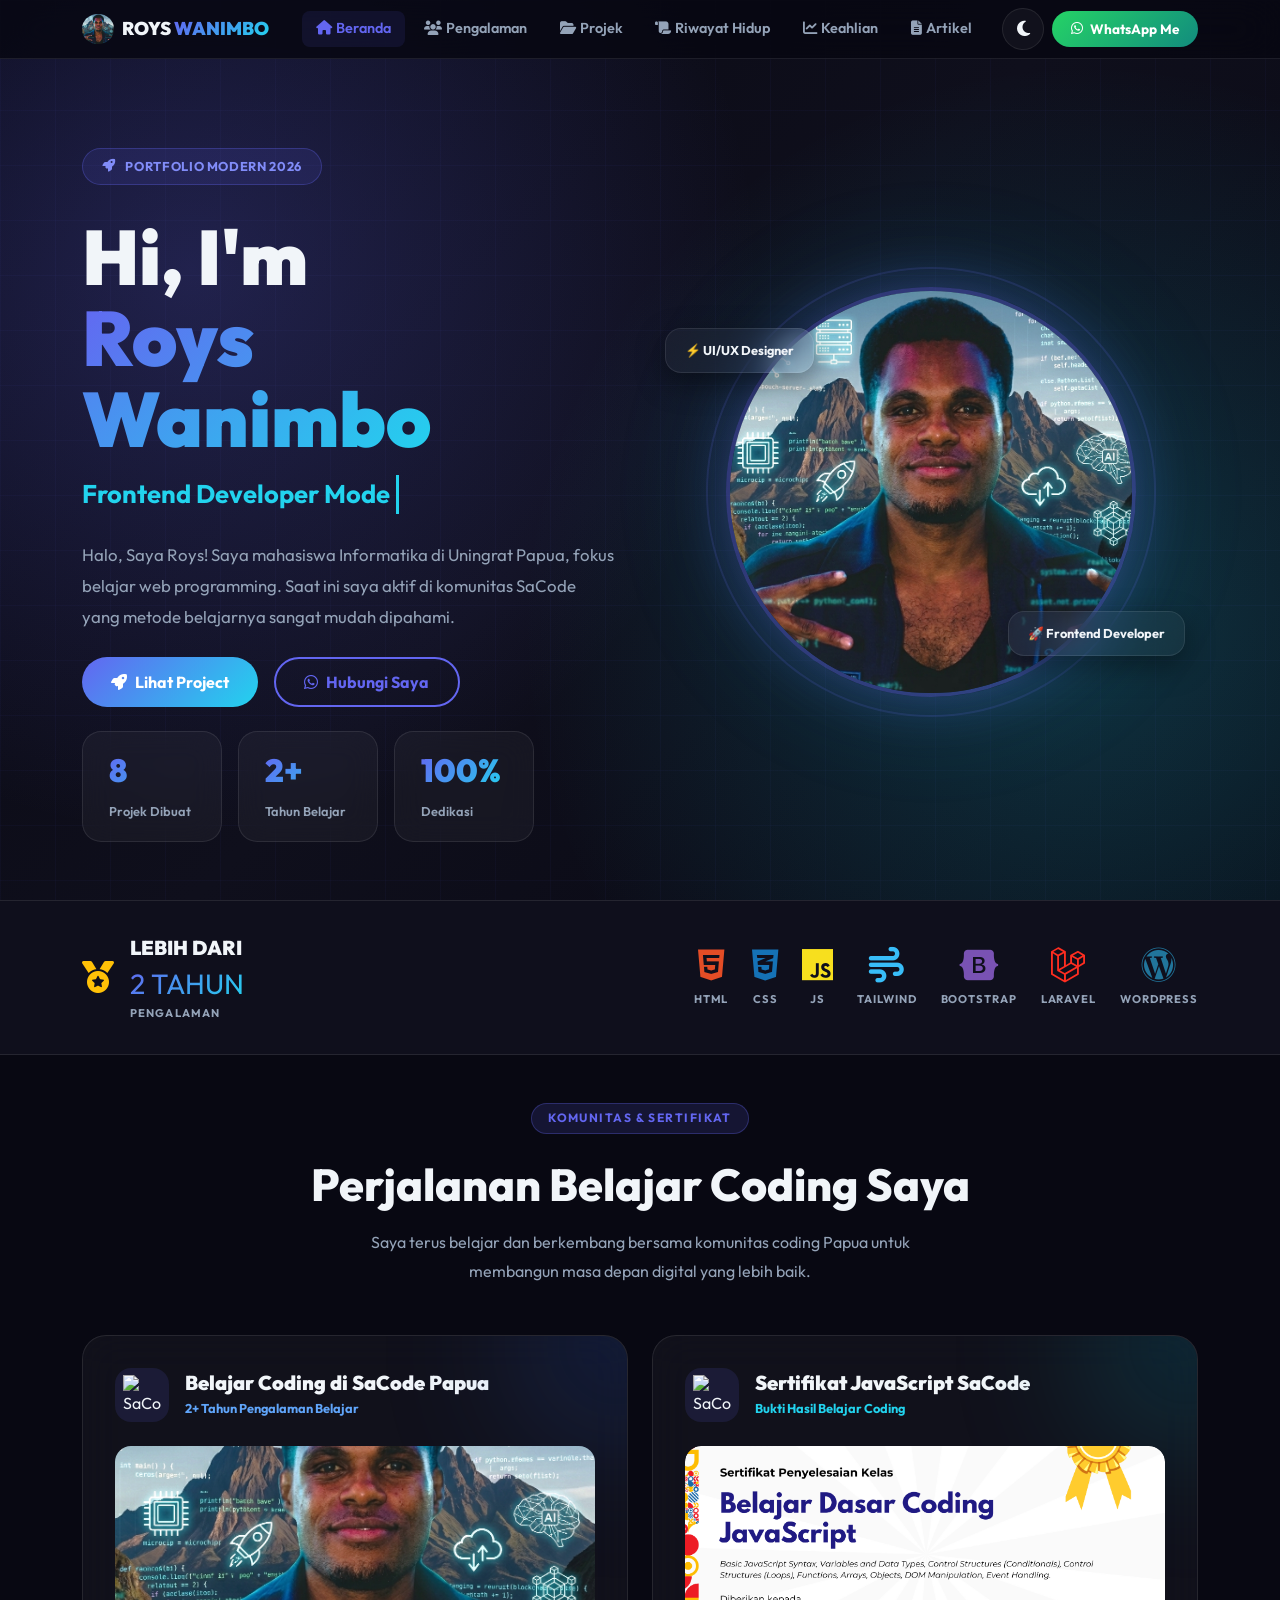
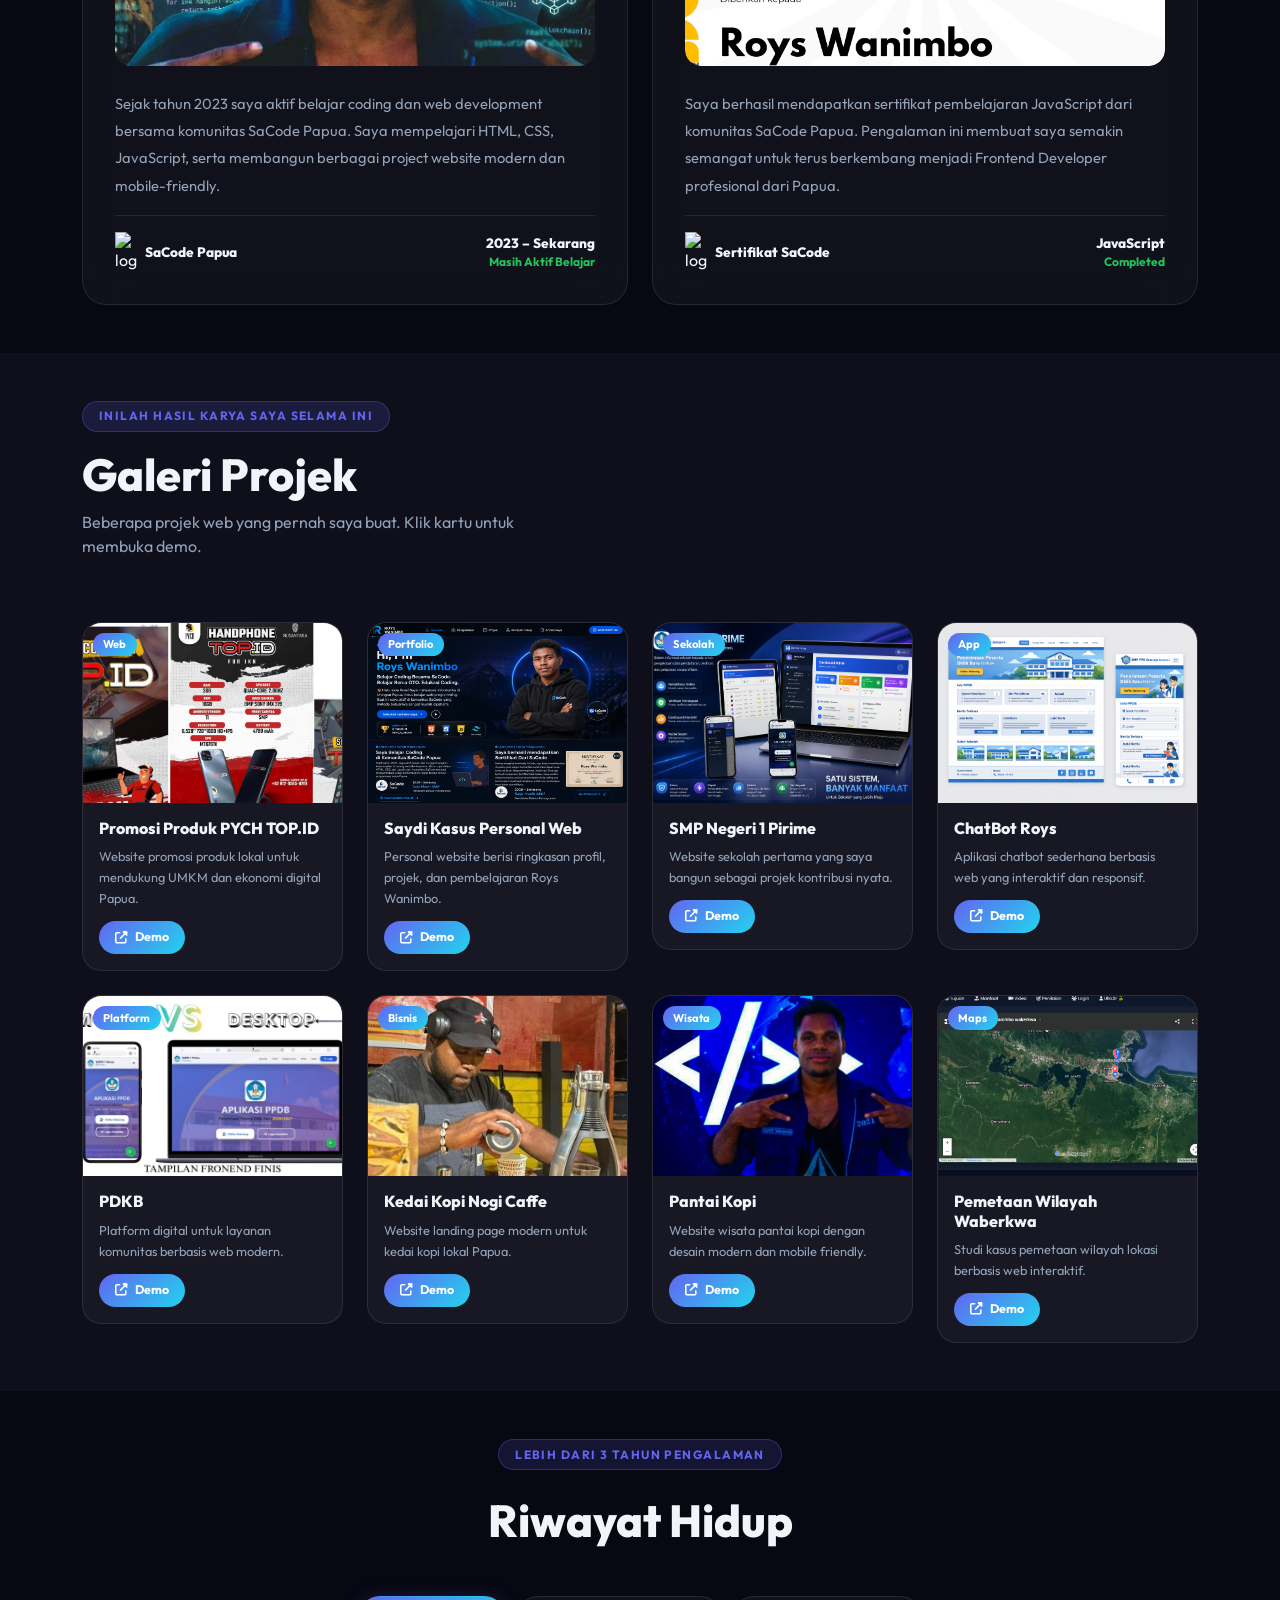
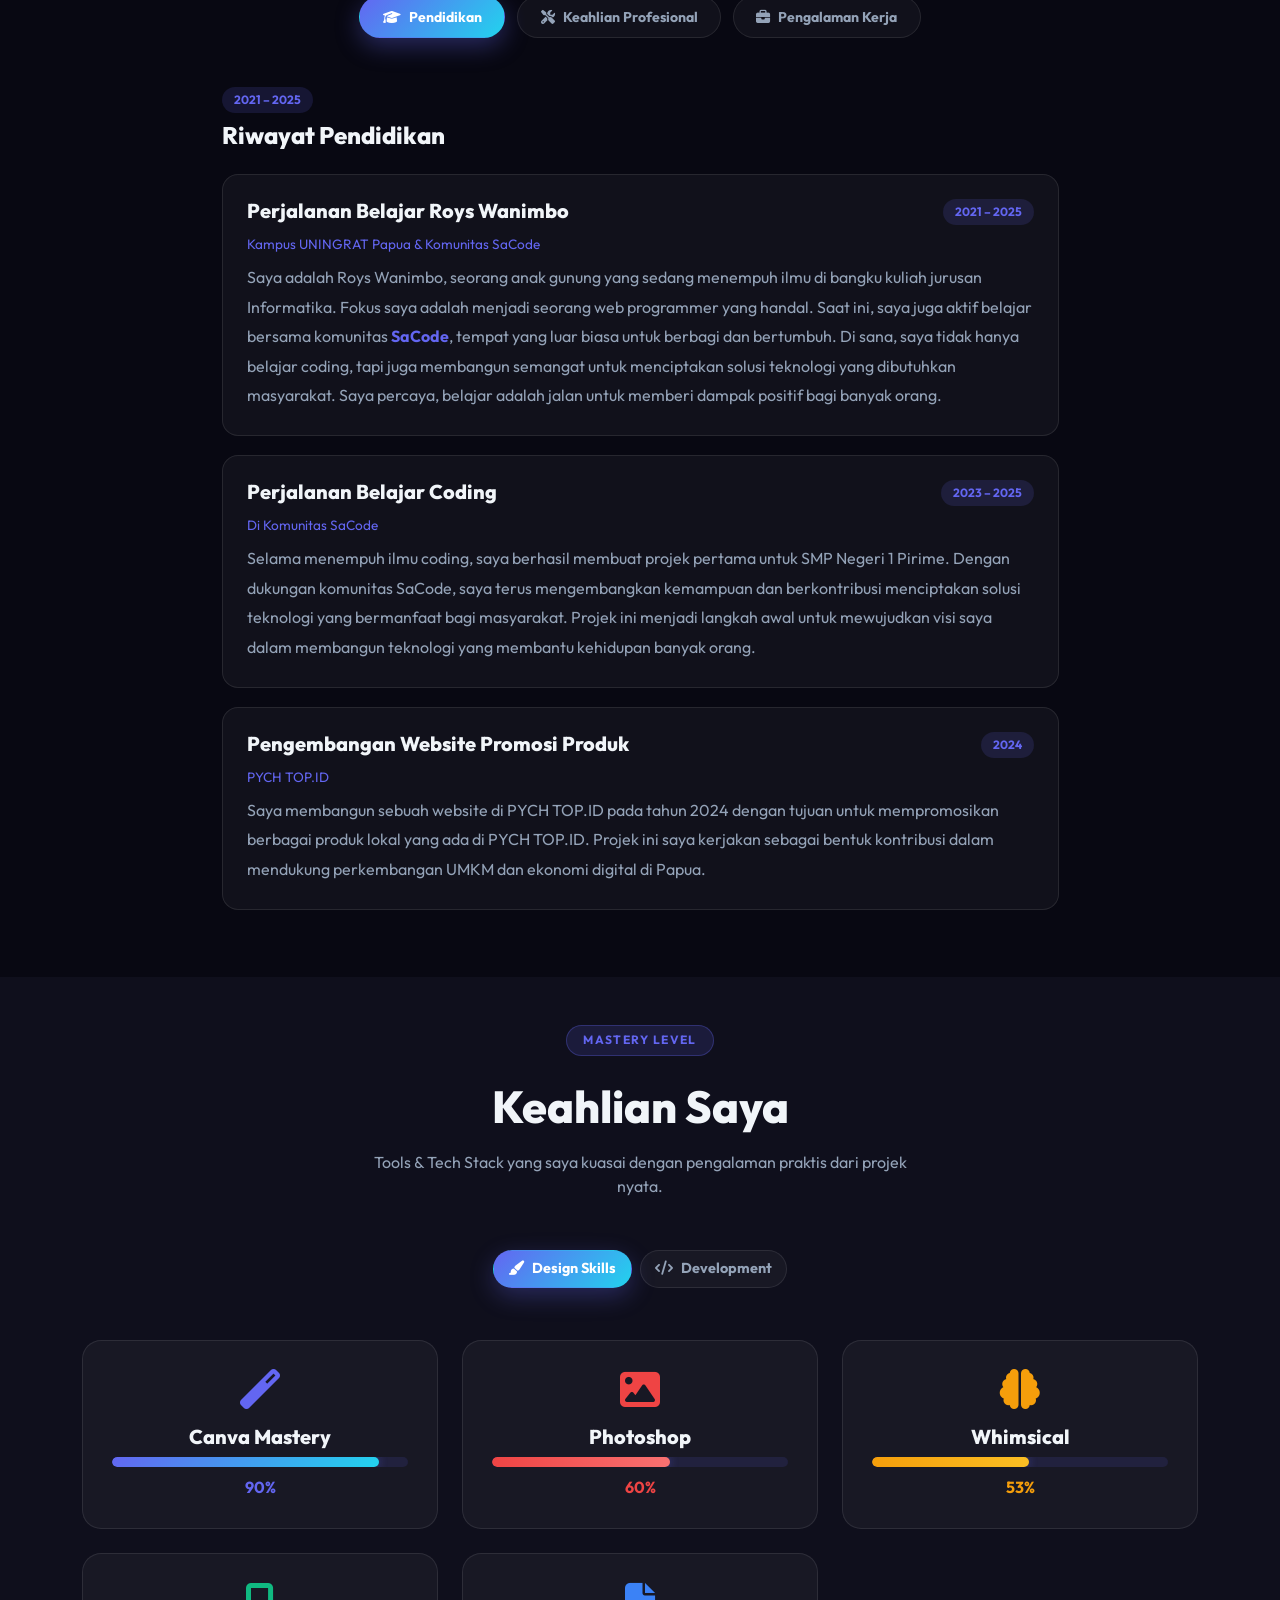
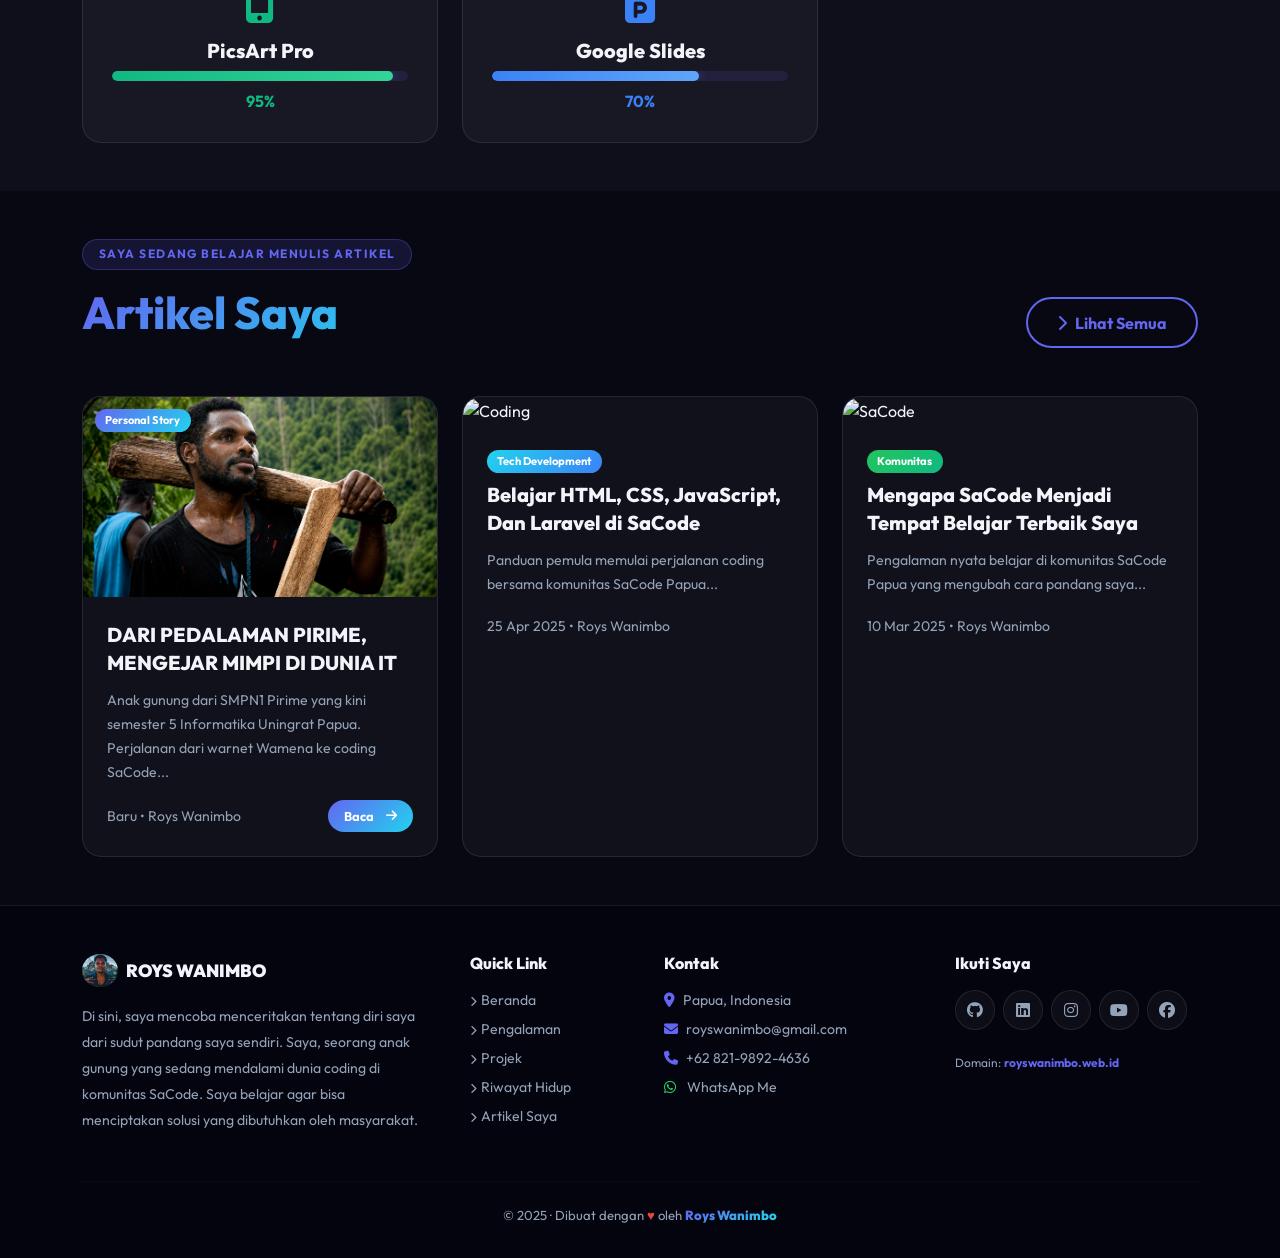
==== index.html @ f9d0d7a0 "First commit - upload portfolio" ====
<!DOCTYPE html>
<html lang="id" data-theme="dark">

<head>

  <!-- BASIC -->
  <meta charset="UTF-8">
  <meta name="viewport"
        content="width=device-width, initial-scale=1, viewport-fit=cover">

  <!-- SEO TITLE -->
  <title>
    Roys Wanimbo | Frontend Developer Papua
  </title>

  <!-- SEO META -->
  <meta name="title"
        content="Roys Wanimbo | Frontend Developer Papua">

  <meta name="description"
        content="Portfolio resmi Roys Wanimbo - Frontend Developer, UI Designer, dan kreator website modern dari Papua.">

  <meta name="keywords"
        content="Roys Wanimbo, Roys Papua, Frontend Developer Papua, Web Developer Papua, UI Designer Papua, Portfolio Roys Wanimbo">

  <!-- AUTHOR -->
  <meta name="author"
        content="Roys Wanimbo">

  <meta name="creator"
        content="Roys Wanimbo">

  <meta name="publisher"
        content="Roys Wanimbo">

  <!-- COPYRIGHT -->
  <meta name="copyright"
        content="Copyright © 2026 Roys Wanimbo. All Rights Reserved.">

  <meta name="designer"
        content="Roys Wanimbo">

  <meta name="developer"
        content="Roys Wanimbo">

  <meta name="owner"
        content="Roys Wanimbo">

  <!-- GOOGLE -->
  <meta name="robots"
        content="index, follow">

  <meta name="googlebot"
        content="index, follow">

  <meta name="language"
        content="Indonesian">

  <meta name="revisit-after"
        content="7 days">

  <!-- THEME -->
  <meta name="theme-color"
        content="#050816">

  <!-- OPEN GRAPH -->
  <meta property="og:type"
        content="website">

  <meta property="og:title"
        content="Roys Wanimbo | Frontend Developer Papua">

  <meta property="og:description"
        content="Website portfolio resmi Roys Wanimbo dari Papua.">

  <meta property="og:image"
        content="https://wanimboroys35-pixel.github.io/assets/images/roys/Profile-roys.png">

  <meta property="og:url"
        content="https://wanimboroys35-pixel.github.io/">

  <meta property="og:site_name"
        content="Roys Wanimbo">

  <!-- TWITTER -->
  <meta name="twitter:card"
        content="summary_large_image">

  <meta name="twitter:title"
        content="Roys Wanimbo | Frontend Developer Papua">

  <meta name="twitter:description"
        content="Portfolio modern Roys Wanimbo dari Papua.">

  <meta name="twitter:image"
        content="https://wanimboroys35-pixel.github.io/assets/images/roys/Profile-roys.png">

  <!-- CANONICAL -->
  <link rel="canonical"
        href="https://wanimboroys35-pixel.github.io/">

  <!-- ICON -->
  <link rel="icon"
        href="assets/images/roys/Profile-roys.png"
        type="image/png">

  <!-- GOOGLE SITE VERIFICATION -->
  <meta name="google-site-verification"
        content="ISI_KODE_GSC_KAMU">

  <!-- BOOTSTRAP -->
  <link href="https://cdn.jsdelivr.net/npm/bootstrap@5.3.2/dist/css/bootstrap.min.css"
        rel="stylesheet">

  <!-- FONT AWESOME -->
  <link rel="stylesheet"
        href="https://cdnjs.cloudflare.com/ajax/libs/font-awesome/6.5.1/css/all.min.css">

  <!-- GOOGLE FONT -->
  <link href="https://fonts.googleapis.com/css2?family=Outfit:wght@300;400;500;600;700;800;900&display=swap"
        rel="stylesheet">

  <!-- AOS -->
  <link href="https://cdn.jsdelivr.net/npm/aos@2.3.4/dist/aos.css"
        rel="stylesheet">

  <!-- STRUCTURED DATA -->
  <script type="application/ld+json">
  {
    "@context":"https://schema.org",
    "@type":"Person",
    "name":"Roys Wanimbo",
    "url":"https://wanimboroys35-pixel.github.io/",
    "image":"https://wanimboroys35-pixel.github.io/assets/images/roys/Profile-roys.png",
    "jobTitle":"Frontend Developer",
    "description":"Frontend Developer dan UI Designer dari Papua",
    "sameAs":[
      "https://github.com/wanimboroys35-pixel"
    ]
  }
  </script>

<style>
/* ============================================================
   CSS VARIABLES — DARK / LIGHT THEME
   ============================================================ */
:root {
  --primary:        #6366f1;
  --primary-glow:   #818cf8;
  --accent:         #22d3ee;
  --grad:           linear-gradient(135deg,#6366f1,#22d3ee);

  /* dark defaults */
  --bg:             #080812;
  --bg2:            #0f0f1c;
  --bg3:            #16162a;
  --card:           rgba(255,255,255,0.04);
  --card-border:    rgba(255,255,255,0.09);
  --text:           #f1f5f9;
  --text-muted:     #94a3b8;
  --nav-bg:         rgba(8,8,18,0.85);
  --footer-bg:      #04040e;
  --shadow:         rgba(0,0,0,0.4);
}

[data-theme="light"] {
  --bg:             #f0f4ff;
  --bg2:            #e8eeff;
  --bg3:            #dde5ff;
  --card:           rgba(255,255,255,0.75);
  --card-border:    rgba(99,102,241,0.2);
  --text:           #1e1b4b;
  --text-muted:     #64748b;
  --nav-bg:         rgba(240,244,255,0.92);
  --footer-bg:      #dde5ff;
  --shadow:         rgba(99,102,241,0.15);
}

/* ============================================================
   BASE
   ============================================================ */
*,*::before,*::after { box-sizing: border-box; margin:0; padding:0; }
html { scroll-behavior: smooth; }
body {
  font-family: 'Outfit', sans-serif;
  background: var(--bg);
  color: var(--text);
  overflow-x: hidden;
  transition: background .35s, color .35s;
}
img,svg,video { max-width:100%; height:auto; }
a { text-decoration:none; color:inherit; }
::-webkit-scrollbar { width:6px; }
::-webkit-scrollbar-track { background:var(--bg); }
::-webkit-scrollbar-thumb { background:var(--primary); border-radius:4px; }

/* ============================================================
   UTILITIES
   ============================================================ */
.gradient-text {
  background: var(--grad);
  -webkit-background-clip:text;
  -webkit-text-fill-color:transparent;
  background-clip:text;
}
.glass {
  background: var(--card);
  backdrop-filter: blur(20px);
  -webkit-backdrop-filter: blur(20px);
  border: 1px solid var(--card-border);
  border-radius: 1rem;
}
.glass:hover {
  border-color: var(--primary);
  box-shadow: 0 20px 40px var(--shadow);
  transform: translateY(-6px);
  transition: all .35s ease;
}
.section-label {
  display: inline-block;
  background: rgba(99,102,241,.15);
  border: 1px solid rgba(99,102,241,.3);
  color: var(--primary);
  font-size:.75rem;
  font-weight:700;
  letter-spacing:.12em;
  text-transform:uppercase;
  padding:.35rem 1rem;
  border-radius:50px;
}
.section-heading {
  font-size: clamp(1.8rem,4vw,2.8rem);
  font-weight:800;
  color: var(--text);
  margin:.5rem 0;
}
.btn-glow {
  background: var(--grad);
  color:#fff;
  border:none;
  padding:.7rem 1.8rem;
  border-radius:50px;
  font-weight:700;
  transition:.3s;
  display:inline-flex;
  align-items:center;
  gap:.5rem;
}
.btn-glow:hover {
  transform:translateY(-3px);
  box-shadow:0 12px 30px rgba(99,102,241,.45);
  color:#fff;
}
.btn-outline-glow {
  border: 2px solid var(--primary);
  color: var(--primary);
  background: transparent;
  padding:.7rem 1.8rem;
  border-radius:50px;
  font-weight:700;
  transition:.3s;
  display:inline-flex;
  align-items:center;
  gap:.5rem;
}
.btn-outline-glow:hover {
  background: var(--primary);
  color:#fff;
  transform:translateY(-3px);
}

/* ============================================================
   NAVBAR
   ============================================================ */
#navbar {
  position: fixed;
  top:0; left:0; right:0;
  z-index: 1000;
  background: var(--nav-bg);
  backdrop-filter: blur(20px);
  -webkit-backdrop-filter: blur(20px);
  border-bottom: 1px solid var(--card-border);
  transition: background .35s, border .35s;
}
.navbar-brand-name {
  font-size:1.15rem;
  font-weight:900;
  color: var(--text);
}
.nav-link {
  color: var(--text-muted) !important;
  font-weight:600;
  font-size:.9rem;
  padding:.45rem .9rem !important;
  border-radius:.5rem;
  transition:.25s;
  position:relative;
}
.nav-link:hover, .nav-link.active {
  color: var(--primary) !important;
  background: rgba(99,102,241,.1);
}
#navbarMenu {
  z-index:1040;
}
#navbarMenu.show {
  background: var(--nav-bg);
  backdrop-filter:blur(20px);
  border-radius:1rem;
  padding:1rem;
  margin-top:.75rem;
}
/* Theme Toggle */
.theme-toggle {
  width:42px; height:42px;
  display:flex; align-items:center; justify-content:center;
  background: var(--card);
  border: 1px solid var(--card-border);
  border-radius:50%;
  cursor:pointer;
  transition:.3s;
  font-size:1.1rem;
  color: var(--text);
  flex-shrink:0;
}
.theme-toggle:hover {
  background: rgba(99,102,241,.15);
  border-color: var(--primary);
}
/* WA Button */
.btn-wa {
  background: linear-gradient(135deg,#25D366,#128C7E);
  color:#fff;
  padding:.5rem 1.2rem;
  border-radius:50px;
  font-weight:700;
  font-size:.85rem;
  transition:.3s;
  display:inline-flex;
  align-items:center;
  gap:.4rem;
}
.btn-wa:hover { transform:translateY(-2px); box-shadow:0 8px 20px rgba(37,211,102,.4); color:#fff; }

/* ============================================================
   HERO
   ============================================================ */
.hero-section {
  min-height: 100vh;
  padding-top: 90px;
  background:
    radial-gradient(circle at 15% 30%, rgba(99,102,241,.25) 0%, transparent 45%),
    radial-gradient(circle at 85% 70%, rgba(34,211,238,.2) 0%, transparent 45%),
    linear-gradient(135deg, var(--bg) 0%, var(--bg2) 50%, var(--bg) 100%);
  position:relative;
  overflow:hidden;
  display:flex;
  align-items:center;
}
.hero-grid {
  position:absolute; inset:0;
  background-image:
    linear-gradient(rgba(99,102,241,.04) 1px, transparent 1px),
    linear-gradient(90deg, rgba(99,102,241,.04) 1px, transparent 1px);
  background-size: 55px 55px;
  pointer-events:none;
}
.hero-badge {
  display:inline-flex;
  align-items:center;
  gap:.6rem;
  background: rgba(99,102,241,.12);
  border: 1px solid rgba(99,102,241,.3);
  color: var(--primary-glow);
  font-size:.8rem;
  font-weight:700;
  padding:.5rem 1.2rem;
  border-radius:50px;
  letter-spacing:.05em;
}
.hero-title {
  font-size: clamp(2.5rem,6vw,5rem);
  font-weight:900;
  line-height:1.05;
  color: var(--text);
  margin:1rem 0;
}
.typing-wrap { min-height:3rem; margin:.5rem 0 1rem; }
.typing-text {
  font-size: clamp(1rem,2.2vw,1.6rem);
  font-weight:700;
  color: var(--accent);
  border-right: 3px solid var(--accent);
  padding-right:.4rem;
  display:inline-block;
}
.hero-desc {
  color: var(--text-muted);
  font-size:clamp(.9rem,1.5vw,1.05rem);
  line-height:1.85;
  max-width:540px;
  margin-bottom:1.5rem;
}
.hero-stats {
  display:flex;
  gap:1rem;
  flex-wrap:wrap;
  margin-top:1.5rem;
}
.stat-card {
  background: var(--card);
  border: 1px solid var(--card-border);
  backdrop-filter:blur(15px);
  border-radius:1.2rem;
  padding:1.2rem 1.6rem;
  min-width:140px;
  transition:.35s;
}
.stat-card:hover { transform:translateY(-6px); border-color:var(--primary); }
.stat-card h3 { font-size:2rem; font-weight:900; color:var(--text); }
.stat-card span { font-size:.8rem; color:var(--text-muted); font-weight:600; }

/* Hero image */
.hero-img-wrap {
  position:relative;
  display:inline-flex;
  align-items:center;
  justify-content:center;
}
.hero-img {
  width: clamp(260px,32vw,420px);
  height: clamp(260px,32vw,420px);
  object-fit:cover;
  border-radius:50%;
  border: 4px solid rgba(99,102,241,.4);
  box-shadow: 0 0 60px rgba(99,102,241,.3), 0 0 120px rgba(34,211,238,.15);
  animation: floatImg 4s ease-in-out infinite;
  position:relative; z-index:3;
}
@keyframes floatImg { 0%,100%{transform:translateY(0);} 50%{transform:translateY(-16px);} }
.hero-glow-ring {
  position:absolute;
  width:calc(100% + 40px);
  height:calc(100% + 40px);
  border-radius:50%;
  border: 2px solid rgba(99,102,241,.15);
  animation: pulse 3s ease-in-out infinite;
}
@keyframes pulse { 0%,100%{opacity:.4;transform:scale(1);} 50%{opacity:1;transform:scale(1.04);} }
.float-chip {
  position:absolute;
  background: var(--card);
  border: 1px solid var(--card-border);
  backdrop-filter:blur(16px);
  color: var(--text);
  padding:.75rem 1.2rem;
  border-radius:1rem;
  font-weight:700;
  font-size:.8rem;
  box-shadow: 0 10px 30px var(--shadow);
  z-index:5;
  animation: floatChip 3s ease-in-out infinite;
}
.float-chip.top { top:10%; left:-15%; }
.float-chip.bot { bottom:10%; right:-12%; animation-delay:.8s; }
@keyframes floatChip { 0%,100%{transform:translateY(0);} 50%{transform:translateY(-10px);} }

/* ============================================================
   TECH STACK STRIP
   ============================================================ */
.tech-strip {
  background: var(--bg2);
  border-top: 1px solid var(--card-border);
  border-bottom: 1px solid var(--card-border);
  padding: 2rem 0;
}
.tech-item {
  display:flex;
  flex-direction:column;
  align-items:center;
  gap:.5rem;
  cursor:default;
  transition:.3s;
}
.tech-item i {
  font-size:2.2rem;
  color: var(--text-muted);
  transition:.3s;
}
.tech-item:hover i { color:var(--primary); transform:scale(1.2) rotate(5deg); }
.tech-item span { font-size:.7rem; font-weight:700; color:var(--text-muted); letter-spacing:.08em; text-transform:uppercase; }

/* ============================================================
   EXPERIENCE / KOMUNITAS
   ============================================================ */
.exp-section { background:var(--bg); }
.exp-card {
  background: var(--card);
  border: 1px solid var(--card-border);
  backdrop-filter:blur(20px);
  border-radius:1.5rem;
  padding:2rem;
  transition:.4s;
  position:relative;
  overflow:hidden;
  height:100%;
}
.exp-card::before {
  content:'';
  position:absolute;
  top:-80px; right:-80px;
  width:180px; height:180px;
  border-radius:50%;
  filter:blur(80px);
  opacity:.25;
  pointer-events:none;
}
.exp-card.blue::before { background:#2563eb; }
.exp-card.cyan::before { background:#06b6d4; }
.exp-card:hover { transform:translateY(-10px); border-color:rgba(99,102,241,.5); box-shadow:0 30px 60px var(--shadow); }
.exp-logo {
  width:54px; height:54px;
  background:rgba(99,102,241,.12);
  border-radius:1rem;
  display:flex; align-items:center; justify-content:center;
  flex-shrink:0;
}
.exp-logo img { width:38px; }
.exp-img {
  width:100%; height:220px;
  object-fit:cover;
  border-radius:1rem;
  transition:.4s;
}
.exp-card:hover .exp-img { transform:scale(1.03); }
.cert-wrap { position:relative; border-radius:1rem; overflow:hidden; }
.cert-overlay {
  position:absolute; inset:0;
  background:rgba(0,0,0,.55);
  display:flex; align-items:center; justify-content:center;
  opacity:0; transition:.35s;
}
.cert-wrap:hover .cert-overlay { opacity:1; }

/* ============================================================
   PROJECTS
   ============================================================ */
.projects-section { background:var(--bg2); }
.proj-card {
  background: var(--card);
  border: 1px solid var(--card-border);
  border-radius:1.2rem;
  overflow:hidden;
  transition:.4s;
}
.proj-card:hover { transform:translateY(-10px) scale(1.02); border-color:var(--primary); box-shadow:0 25px 50px var(--shadow); }
.proj-card img { transition:.5s; }
.proj-card:hover img { transform:scale(1.1); }
.proj-badge {
  background: var(--grad);
  color:#fff;
  font-size:.7rem;
  font-weight:700;
  padding:.2rem .65rem;
  border-radius:50px;
}

/* ============================================================
   RIWAYAT / TIMELINE
   ============================================================ */
.timeline-section { background:var(--bg); }
.rn-tabs {
  display:flex; gap:.75rem; flex-wrap:wrap;
}
.rn-tab-btn {
  border:1px solid var(--card-border);
  background: var(--card);
  color: var(--text-muted);
  padding:.6rem 1.4rem;
  border-radius:50px;
  font-weight:700;
  font-size:.88rem;
  cursor:pointer;
  transition:.3s;
}
.rn-tab-btn.active {
  background: var(--grad);
  color:#fff;
  border-color:transparent;
  box-shadow:0 8px 25px rgba(99,102,241,.35);
}
.rn-tab-pane { display:none; }
.rn-tab-pane.active { display:block; animation:fadeInTab .4s ease; }
@keyframes fadeInTab { from{opacity:0;transform:translateY(12px);} to{opacity:1;transform:translateY(0);} }
.timeline-line {
  position:absolute;
  left:50%; top:0; bottom:0;
  width:2px;
  background: linear-gradient(to bottom,var(--primary),var(--accent));
  transform:translateX(-50%);
}
.tl-dot {
  width:56px; height:56px;
  background: var(--grad);
  border-radius:50%;
  display:flex; align-items:center; justify-content:center;
  box-shadow:0 0 25px rgba(99,102,241,.5);
  flex-shrink:0;
}
.resume-item {
  background: var(--card);
  border: 1px solid var(--card-border);
  border-radius:1rem;
  padding:1.5rem;
  margin-bottom:1.2rem;
  transition:.3s;
}
.resume-item:hover { border-color:var(--primary); transform:translateX(4px); }
.resume-date {
  background: rgba(99,102,241,.15);
  color: var(--primary);
  font-size:.75rem;
  font-weight:700;
  padding:.25rem .75rem;
  border-radius:50px;
  display:inline-block;
  margin-bottom:.5rem;
}

/* Progress Bars */
.skill-label { display:flex; justify-content:space-between; margin-bottom:.35rem; }
.skill-label span { font-size:.85rem; font-weight:600; color:var(--text); }
.skill-label .pct { color:var(--primary); }
.progress { height:10px; background:rgba(99,102,241,.12); border-radius:10px; overflow:hidden; }
.progress-bar {
  border-radius:10px;
  background: var(--grad);
  box-shadow:0 0 10px rgba(99,102,241,.4);
  width:0;
  transition:width 1.5s cubic-bezier(.4,0,.2,1);
}

/* ============================================================
   KEAHLIAN
   ============================================================ */
.skills-section { background:var(--bg2); }
.skill-card {
  background: var(--card);
  border: 1px solid var(--card-border);
  border-radius:1.2rem;
  padding:1.8rem;
  text-align:center;
  transition:.4s;
}
.skill-card:hover { transform:translateY(-8px); border-color:var(--primary); box-shadow:0 20px 40px var(--shadow); }
.skill-card i { font-size:2.5rem; margin-bottom:1rem; transition:.3s; }
.skill-card:hover i { transform:scale(1.2) rotate(8deg); filter:drop-shadow(0 0 8px currentColor); }
.skill-pills .nav-link {
  background: var(--card);
  border: 1px solid var(--card-border);
  color: var(--text-muted) !important;
  border-radius:50px;
  padding:.55rem 1.4rem;
  font-weight:700;
  transition:.3s;
  margin:.25rem;
}
.skill-pills .nav-link:hover { border-color:var(--primary); color:var(--primary) !important; }
.skill-pills .nav-link.active {
  background: var(--grad) !important;
  color:#fff !important;
  border-color:transparent;
  box-shadow:0 8px 25px rgba(99,102,241,.3);
}

/* ============================================================
   ARTIKEL
   ============================================================ */
.artikel-section { background:var(--bg); }
.art-card {
  background: var(--card);
  border: 1px solid var(--card-border);
  border-radius:1.2rem;
  overflow:hidden;
  transition:.4s;
  height:100%;
}
.art-card:hover { transform:translateY(-8px); border-color:var(--primary); box-shadow:0 20px 40px var(--shadow); }
.art-card img { height:200px; width:100%; object-fit:cover; transition:.5s; }
.art-card:hover img { transform:scale(1.07); }

/* ============================================================
   FOOTER
   ============================================================ */
footer {
  background: var(--footer-bg);
  border-top: 1px solid var(--card-border);
  padding:3rem 0 2rem;
}
.footer-social a {
  width:40px; height:40px;
  display:inline-flex; align-items:center; justify-content:center;
  border-radius:50%;
  background: var(--card);
  border: 1px solid var(--card-border);
  color: var(--text-muted);
  transition:.3s;
}
.footer-social a:hover { color:var(--primary); border-color:var(--primary); transform:translateY(-4px); box-shadow:0 8px 20px rgba(99,102,241,.3); }

/* ============================================================
   SCROLL TOP
   ============================================================ */
#scrollTop {
  position:fixed;
  bottom:1.5rem; right:1.5rem;
  z-index:999;
  width:44px; height:44px;
  background: var(--grad);
  color:#fff;
  border:none;
  border-radius:50%;
  display:flex; align-items:center; justify-content:center;
  font-size:1rem;
  cursor:pointer;
  opacity:0; pointer-events:none;
  transition:.35s;
  box-shadow:0 8px 25px rgba(99,102,241,.4);
}
#scrollTop.visible { opacity:1; pointer-events:all; }
#scrollTop:hover { transform:translateY(-4px); }

/* ============================================================
   MODAL ARTICLE
   ============================================================ */
.modal-content {
  background: var(--bg2);
  border: 1px solid var(--card-border);
  color: var(--text);
}
.modal-body p, .modal-body { color: var(--text-muted); line-height:1.85; }

/* ============================================================
   MOBILE RESPONSIVE
   ============================================================ */
@media(max-width:991px) {
  .hero-section { text-align:center; }
  .hero-desc { margin-inline:auto; }
  .hero-stats { justify-content:center; }
  .hero-img { margin-top:2.5rem; }
  .float-chip.top { top:-3%; left:5%; }
  .float-chip.bot { bottom:-5%; right:5%; }
  .timeline-line { display:none; }
}
@media(max-width:575px) {
  .hero-title { font-size:2.2rem; }
  .stat-card { min-width:0; width:100%; }
  .rn-tabs { flex-direction:column; }
  .rn-tab-btn { width:100%; text-align:center; }
  .float-chip { font-size:.7rem; padding:.55rem .9rem; }
}
</style>
</head>
<body>

<!-- ============================================================
     NAVBAR
     ============================================================ -->
<header id="navbar">
  <nav class="navbar navbar-expand-lg py-2">
    <div class="container-xl">
      <!-- Brand -->
      <a href="#" class="navbar-brand d-flex align-items-center gap-2 text-decoration-none">
        <img src="assets/images/roys/Profile-roys.png" alt="R" width="32" height="32" style="border-radius:50%;object-fit:cover;">
        <span class="navbar-brand-name">ROYS <span class="gradient-text">WANIMBO</span></span>
      </a>

      <div class="d-flex align-items-center gap-2 d-lg-none">
        <!-- Theme toggle mobile -->
        <div class="theme-toggle" id="themeToggleMobile" aria-label="Toggle theme">
          <i class="fas fa-moon" id="themeIconMobile"></i>
        </div>
        <button class="navbar-toggler border-0 p-1" type="button" data-bs-toggle="collapse" data-bs-target="#navbarMenu" aria-expanded="false">
          <i class="fas fa-bars fs-5" style="color:var(--text);"></i>
        </button>
      </div>

      <div class="collapse navbar-collapse" id="navbarMenu">
        <ul class="navbar-nav ms-auto mb-2 mb-lg-0 align-items-lg-center gap-1">
          <li class="nav-item"><a class="nav-link" href="#beranda"><i class="fas fa-home me-1"></i>Beranda</a></li>
          <li class="nav-item"><a class="nav-link" href="#pengalaman"><i class="fas fa-users me-1"></i>Pengalaman</a></li>
          <li class="nav-item"><a class="nav-link" href="#projek"><i class="fas fa-folder-open me-1"></i>Projek</a></li>
          <li class="nav-item"><a class="nav-link" href="#riwayat"><i class="fas fa-scroll me-1"></i>Riwayat Hidup</a></li>
          <li class="nav-item"><a class="nav-link" href="#keahlian"><i class="fas fa-chart-line me-1"></i>Keahlian</a></li>
          <li class="nav-item"><a class="nav-link" href="#artikel"><i class="fas fa-file-alt me-1"></i>Artikel</a></li>
          <li class="nav-item d-lg-none mt-2">
            <a class="btn-wa d-inline-flex" href="https://wa.me/6282198924636?text=Hello%20Kaka%20Roys!" target="_blank" rel="noopener">
              <i class="fab fa-whatsapp"></i> WhatsApp Me
            </a>
          </li>
        </ul>
        <div class="d-none d-lg-flex align-items-center gap-2 ms-3">
          <div class="theme-toggle" id="themeToggle" aria-label="Toggle theme">
            <i class="fas fa-moon" id="themeIcon"></i>
          </div>
          <a class="btn-wa" href="https://wa.me/6282198924636?text=Hello%20Kaka%20Roys%20saya%20tertarik%20sekali%20punya%20portopolio%20begini%20kaka!" target="_blank" rel="noopener">
            <i class="fab fa-whatsapp"></i> WhatsApp Me
          </a>
        </div>
      </div>
    </div>
  </nav>
</header>

<!-- ============================================================
     HERO
     ============================================================ -->
<section class="hero-section" id="beranda">
  <div class="hero-grid"></div>
  <div class="container position-relative" style="z-index:2;">
    <div class="row align-items-center g-5 py-5">
      <!-- Left -->
      <div class="col-lg-6" data-aos="fade-right" data-aos-duration="900">
        <div class="hero-badge mb-3">
          <i class="fas fa-rocket"></i> PORTFOLIO MODERN 2026
        </div>
        <h1 class="hero-title">
          Hi, I'm<br>
          <span class="gradient-text">Roys Wanimbo</span>
        </h1>
        <div class="typing-wrap">
          <span class="typing-text" id="typingEl"></span>
        </div>
        <p class="hero-desc">
          Halo, Saya Roys! Saya mahasiswa Informatika di Uningrat Papua, fokus belajar web programming. Saat ini saya aktif di komunitas SaCode yang metode belajarnya sangat mudah dipahami.
        </p>
        <div class="d-flex flex-wrap gap-3">
          <a href="#projek" class="btn-glow"><i class="fas fa-rocket"></i> Lihat Project</a>
          <a href="https://wa.me/6282198924636" class="btn-outline-glow" target="_blank"><i class="fab fa-whatsapp"></i> Hubungi Saya</a>
        </div>
        <div class="hero-stats">
          <div class="stat-card">
            <h3 class="gradient-text">8</h3>
            <span>Projek Dibuat</span>
          </div>
          <div class="stat-card">
            <h3 class="gradient-text">2+</h3>
            <span>Tahun Belajar</span>
          </div>
          <div class="stat-card">
            <h3 class="gradient-text">100%</h3>
            <span>Dedikasi</span>
          </div>
        </div>
      </div>
      <!-- Right -->
      <div class="col-lg-6 text-center" data-aos="fade-left" data-aos-duration="900">
        <div class="hero-img-wrap">
          <div class="float-chip top">⚡ UI/UX Designer</div>
          <div class="hero-glow-ring"></div>
          <img src="assets/images/roys/Profile-roys.png" class="hero-img" alt="Roys Wanimbo">
          <div class="float-chip bot">🚀 Frontend Developer</div>
        </div>
      </div>
    </div>
  </div>
</section>

<!-- ============================================================
     TECH STRIP
     ============================================================ -->
<section class="tech-strip">
  <div class="container-xl">
    <div class="row align-items-center g-4">
      <div class="col-md-3 text-center text-md-start" data-aos="fade-right">
        <div class="d-flex align-items-center gap-3 justify-content-center justify-content-md-start">
          <i class="fas fa-medal text-warning fs-2"></i>
          <div>
            <div class="fw-800 fs-5" style="color:var(--text);font-weight:900;">LEBIH DARI</div>
            <div class="fw-900 fs-3 gradient-text">2 TAHUN</div>
            <div style="color:var(--text-muted);font-size:.7rem;font-weight:700;letter-spacing:.1em;">PENGALAMAN</div>
          </div>
        </div>
      </div>
      <div class="col-md-9">
        <div class="d-flex flex-wrap justify-content-center justify-content-md-end gap-4" data-aos="fade-left">
          <div class="tech-item"><i class="fab fa-html5" style="color:#e44d26;"></i><span>HTML</span></div>
          <div class="tech-item"><i class="fab fa-css3-alt" style="color:#1572b6;"></i><span>CSS</span></div>
          <div class="tech-item"><i class="fab fa-js" style="color:#f7df1e;"></i><span>JS</span></div>
          <div class="tech-item"><i class="fas fa-wind" style="color:#38bdf8;"></i><span>TAILWIND</span></div>
          <div class="tech-item"><i class="fab fa-bootstrap" style="color:#7952b3;"></i><span>BOOTSTRAP</span></div>
          <div class="tech-item"><i class="fab fa-laravel" style="color:#ff2d20;"></i><span>LARAVEL</span></div>
          <div class="tech-item"><i class="fab fa-wordpress" style="color:#21759b;"></i><span>WORDPRESS</span></div>
        </div>
      </div>
    </div>
  </div>
</section>

<!-- ============================================================
     PENGALAMAN / KOMUNITAS & SERTIFIKAT
     ============================================================ -->
<section class="exp-section py-5" id="pengalaman">
  <div class="container-xl">
    <div class="text-center mb-5" data-aos="fade-up">
      <div class="section-label mb-3">KOMUNITAS &amp; SERTIFIKAT</div>
      <h2 class="section-heading">Perjalanan Belajar Coding Saya</h2>
      <p style="color:var(--text-muted);max-width:600px;margin:1rem auto;line-height:1.85;">
        Saya terus belajar dan berkembang bersama komunitas coding Papua untuk membangun masa depan digital yang lebih baik.
      </p>
    </div>
    <div class="row g-4">
      <!-- Card 1 -->
      <div class="col-lg-6" data-aos="fade-right" data-aos-delay="100">
        <div class="exp-card blue">
          <div class="d-flex align-items-center gap-3 mb-4">
            <div class="exp-logo">
              <img src="https://sacode.web.id/images/logo-sacode-web-2025-light.png" alt="SaCode">
            </div>
            <div>
              <h5 style="color:var(--text);font-weight:900;margin:0;">Belajar Coding di SaCode Papua</h5>
              <span style="color:#60a5fa;font-size:.8rem;font-weight:700;">2+ Tahun Pengalaman Belajar</span>
            </div>
          </div>
          <img src="assets/images/roys/Profile-roys.png" class="exp-img mb-4" alt="Roys Wanimbo di SaCode">
          <p style="color:var(--text-muted);line-height:1.85;font-size:.92rem;">
            Sejak tahun 2023 saya aktif belajar coding dan web development bersama komunitas SaCode Papua.
            Saya mempelajari HTML, CSS, JavaScript, serta membangun berbagai project website modern dan mobile-friendly.
          </p>
          <div class="d-flex justify-content-between align-items-center mt-3 pt-3" style="border-top:1px solid var(--card-border);">
            <div class="d-flex align-items-center gap-2">
              <img src="https://sacode.web.id/images/logo-sacode-web-2025-light.png" alt="logo" width="22">
              <span style="color:var(--text);font-weight:800;font-size:.85rem;">SaCode Papua</span>
            </div>
            <div class="text-end">
              <div style="color:var(--text);font-weight:800;font-size:.85rem;">2023 – Sekarang</div>
              <div style="color:#22c55e;font-size:.75rem;font-weight:700;">Masih Aktif Belajar</div>
            </div>
          </div>
        </div>
      </div>
      <!-- Card 2 -->
      <div class="col-lg-6" data-aos="fade-left" data-aos-delay="100">
        <div class="exp-card cyan" style="--before-pos:bottom -80px left -80px;">
          <div class="d-flex align-items-center gap-3 mb-4">
            <div class="exp-logo">
              <img src="https://sacode.web.id/images/logo-sacode-web-2025-light.png" alt="SaCode">
            </div>
            <div>
              <h5 style="color:var(--text);font-weight:900;margin:0;">Sertifikat JavaScript SaCode</h5>
              <span style="color:#22d3ee;font-size:.8rem;font-weight:700;">Bukti Hasil Belajar Coding</span>
            </div>
          </div>
          <div class="cert-wrap mb-4">
            <img src="assets/images/roys/Roys Wanimbo.png" class="exp-img" alt="Sertifikat Roys Wanimbo">
            <div class="cert-overlay">
              <a href="https://ancode-42078.web.app/assets/images/roys/Roys%20Wanimbo.png" target="_blank" class="btn-glow" rel="noopener">
                <i class="fas fa-file-alt"></i> Lihat Sertifikat
              </a>
            </div>
          </div>
          <p style="color:var(--text-muted);line-height:1.85;font-size:.92rem;">
            Saya berhasil mendapatkan sertifikat pembelajaran JavaScript dari komunitas SaCode Papua.
            Pengalaman ini membuat saya semakin semangat untuk terus berkembang menjadi Frontend Developer profesional dari Papua.
          </p>
          <div class="d-flex justify-content-between align-items-center mt-3 pt-3" style="border-top:1px solid var(--card-border);">
            <div class="d-flex align-items-center gap-2">
              <img src="https://sacode.web.id/images/logo-sacode-web-2025-light.png" alt="logo" width="22">
              <span style="color:var(--text);font-weight:800;font-size:.85rem;">Sertifikat SaCode</span>
            </div>
            <div class="text-end">
              <div style="color:var(--text);font-weight:800;font-size:.85rem;">JavaScript</div>
              <div style="color:#22c55e;font-size:.75rem;font-weight:700;">Completed</div>
            </div>
          </div>
        </div>
      </div>
    </div>
  </div>
</section>

<!-- ============================================================
     GALERI PROJEK
     ============================================================ -->
<section class="projects-section py-5" id="projek">
  <div class="container-xl">
    <div class="d-flex justify-content-between align-items-start flex-wrap gap-3 mb-5" data-aos="fade-up">
      <div>
        <div class="section-label mb-2">INILAH HASIL KARYA SAYA SELAMA INI</div>
        <h2 class="section-heading">Galeri Projek</h2>
        <p style="color:var(--text-muted);max-width:500px;margin-top:.5rem;">Beberapa projek web yang pernah saya buat. Klik kartu untuk membuka demo.</p>
      </div>
    </div>
    <div class="row row-cols-1 row-cols-md-2 row-cols-lg-4 g-4" id="projectsGrid"></div>
  </div>
</section>

<!-- ============================================================
     RIWAYAT HIDUP (TABS)
     ============================================================ -->
<section class="timeline-section py-5" id="riwayat">
  <div class="container-xl">
    <div class="text-center mb-5" data-aos="fade-up">
      <div class="section-label mb-3">LEBIH DARI 3 TAHUN PENGALAMAN</div>
      <h2 class="section-heading">Riwayat Hidup</h2>
    </div>

    <!-- Tab buttons -->
    <div class="d-flex justify-content-center mb-5" data-aos="fade-up" data-aos-delay="100">
      <div class="rn-tabs">
        <button class="rn-tab-btn active" data-tab="pendidikan">
          <i class="fas fa-graduation-cap me-2"></i>Pendidikan
        </button>
        <button class="rn-tab-btn" data-tab="keahlian-prof">
          <i class="fas fa-tools me-2"></i>Keahlian Profesional
        </button>
        <button class="rn-tab-btn" data-tab="pengalaman-kerja">
          <i class="fas fa-briefcase me-2"></i>Pengalaman Kerja
        </button>
      </div>
    </div>

    <!-- PENDIDIKAN -->
    <div class="rn-tab-pane active" id="tab-pendidikan">
      <div class="col-md-9 mx-auto">
        <div class="resume-date">2021 – 2025</div>
        <h4 style="color:var(--text);font-weight:800;margin-bottom:1.5rem;">Riwayat Pendidikan</h4>

        <div class="resume-item" data-aos="fade-up">
          <div class="d-flex justify-content-between align-items-start flex-wrap gap-2 mb-2">
            <div>
              <h5 style="color:var(--text);font-weight:800;">Perjalanan Belajar Roys Wanimbo</h5>
              <span style="color:var(--primary);font-size:.85rem;">Kampus UNINGRAT Papua &amp; Komunitas SaCode</span>
            </div>
            <span class="resume-date">2021 – 2025</span>
          </div>
          <p style="color:var(--text-muted);line-height:1.85;margin:0;">
            Saya adalah Roys Wanimbo, seorang anak gunung yang sedang menempuh ilmu di bangku kuliah jurusan Informatika.
            Fokus saya adalah menjadi seorang web programmer yang handal. Saat ini, saya juga aktif belajar bersama komunitas
            <strong style="color:var(--primary);">SaCode</strong>, tempat yang luar biasa untuk berbagi dan bertumbuh.
            Di sana, saya tidak hanya belajar coding, tapi juga membangun semangat untuk menciptakan solusi teknologi yang dibutuhkan masyarakat.
            Saya percaya, belajar adalah jalan untuk memberi dampak positif bagi banyak orang.
          </p>
        </div>

        <div class="resume-item" data-aos="fade-up" data-aos-delay="100">
          <div class="d-flex justify-content-between align-items-start flex-wrap gap-2 mb-2">
            <div>
              <h5 style="color:var(--text);font-weight:800;">Perjalanan Belajar Coding</h5>
              <span style="color:var(--primary);font-size:.85rem;">Di Komunitas SaCode</span>
            </div>
            <span class="resume-date">2023 – 2025</span>
          </div>
          <p style="color:var(--text-muted);line-height:1.85;margin:0;">
            Selama menempuh ilmu coding, saya berhasil membuat projek pertama untuk SMP Negeri 1 Pirime.
            Dengan dukungan komunitas SaCode, saya terus mengembangkan kemampuan dan berkontribusi menciptakan solusi teknologi
            yang bermanfaat bagi masyarakat. Projek ini menjadi langkah awal untuk mewujudkan visi saya dalam membangun
            teknologi yang membantu kehidupan banyak orang.
          </p>
        </div>

        <div class="resume-item" data-aos="fade-up" data-aos-delay="200">
          <div class="d-flex justify-content-between align-items-start flex-wrap gap-2 mb-2">
            <div>
              <h5 style="color:var(--text);font-weight:800;">Pengembangan Website Promosi Produk</h5>
              <span style="color:var(--primary);font-size:.85rem;">PYCH TOP.ID</span>
            </div>
            <span class="resume-date">2024</span>
          </div>
          <p style="color:var(--text-muted);line-height:1.85;margin:0;">
            Saya membangun sebuah website di PYCH TOP.ID pada tahun 2024 dengan tujuan untuk mempromosikan berbagai produk
            lokal yang ada di PYCH TOP.ID. Projek ini saya kerjakan sebagai bentuk kontribusi dalam mendukung perkembangan
            UMKM dan ekonomi digital di Papua.
          </p>
        </div>
      </div>
    </div>

    <!-- KEAHLIAN PROFESIONAL (Progress) -->
    <div class="rn-tab-pane" id="tab-keahlian-prof">
      <div class="row g-5">
        <div class="col-md-6" data-aos="fade-right">
          <h4 style="color:var(--text);font-weight:800;margin-bottom:1.5rem;">
            <i class="fas fa-paint-brush me-2" style="color:var(--primary);"></i>Design Skill
          </h4>
          <div class="mb-3"><div class="skill-label"><span>Canva</span><span class="pct">90%</span></div><div class="progress"><div class="progress-bar" data-width="90"></div></div></div>
          <div class="mb-3"><div class="skill-label"><span>Photoshop</span><span class="pct">60%</span></div><div class="progress"><div class="progress-bar" data-width="60"></div></div></div>
          <div class="mb-3"><div class="skill-label"><span>Whimsical</span><span class="pct">53%</span></div><div class="progress"><div class="progress-bar" data-width="53"></div></div></div>
          <div class="mb-3"><div class="skill-label"><span>PicsArt Pro</span><span class="pct">95%</span></div><div class="progress"><div class="progress-bar" data-width="95"></div></div></div>
          <div class="mb-3"><div class="skill-label"><span>Google Slides</span><span class="pct">70%</span></div><div class="progress"><div class="progress-bar" data-width="70"></div></div></div>
        </div>
        <div class="col-md-6" data-aos="fade-left">
          <h4 style="color:var(--text);font-weight:800;margin-bottom:1.5rem;">
            <i class="fas fa-code me-2" style="color:var(--accent);"></i>Development Skill
          </h4>
          <div class="mb-3"><div class="skill-label"><span>Bootstrap</span><span class="pct">90%</span></div><div class="progress"><div class="progress-bar" data-width="90"></div></div></div>
          <div class="mb-3"><div class="skill-label"><span>Tailwind CSS</span><span class="pct">50%</span></div><div class="progress"><div class="progress-bar" data-width="50"></div></div></div>
          <div class="mb-3"><div class="skill-label"><span>JavaScript</span><span class="pct">40%</span></div><div class="progress"><div class="progress-bar" data-width="40"></div></div></div>
          <div class="mb-3"><div class="skill-label"><span>Laravel Framework</span><span class="pct">20%</span></div><div class="progress"><div class="progress-bar" data-width="20"></div></div></div>
          <div class="mb-3"><div class="skill-label"><span>CMS WordPress</span><span class="pct">60%</span></div><div class="progress"><div class="progress-bar" data-width="60"></div></div></div>
          <div class="mb-3"><div class="skill-label"><span>LMS Moodle</span><span class="pct">20%</span></div><div class="progress"><div class="progress-bar" data-width="20"></div></div></div>
        </div>
      </div>
    </div>

    <!-- PENGALAMAN KERJA -->
    <div class="rn-tab-pane" id="tab-pengalaman-kerja">
      <div class="col-md-9 mx-auto">
        <div class="resume-date">2025 – Sekarang</div>
        <h4 style="color:var(--text);font-weight:800;margin-bottom:1.5rem;">Pengalaman Kerja</h4>

        <div class="resume-item" data-aos="fade-up">
          <div class="d-flex justify-content-between align-items-start flex-wrap gap-2 mb-2">
            <div>
              <h5 style="color:var(--text);font-weight:800;">Belum Memiliki Pengalaman Kerja Formal</h5>
              <span style="color:var(--primary);font-size:.85rem;">Masih dalam proses belajar dan mengembangkan diri</span>
            </div>
            <span class="resume-date">2025 – Sekarang</span>
          </div>
          <p style="color:var(--text-muted);line-height:1.85;margin-bottom:.75rem;">
            Saat ini saya belum memiliki pengalaman kerja formal di perusahaan, namun saya aktif mengembangkan keterampilan
            di bidang web development dan teknologi informasi. Saya membuat berbagai proyek pribadi dan mengikuti kegiatan
            komunitas seperti SaCode untuk meningkatkan kemampuan saya.
          </p>
          <a href="https://github.com/royswanimbo" target="_blank" style="color:var(--primary);font-weight:700;">
            github.com/royswanimbo <i class="fas fa-arrow-up-right-from-square ms-1"></i>
          </a>
        </div>

        <div class="resume-item" data-aos="fade-up" data-aos-delay="100">
          <div class="d-flex justify-content-between align-items-start flex-wrap gap-2 mb-2">
            <div>
              <h5 style="color:var(--text);font-weight:800;">Belajar Coding secara Mandiri</h5>
              <span style="color:var(--primary);font-size:.85rem;">Komunitas SaCode – Papua</span>
            </div>
            <span class="resume-date">2018 – Sekarang</span>
          </div>
          <p style="color:var(--text-muted);line-height:1.85;margin-bottom:.75rem;">
            Saya belajar coding secara mandiri, baik di rumah maupun di mana saja dan kapan saja. Melalui komunitas SaCode,
            saya semakin termotivasi untuk terus mengasah kemampuan dan berinteraksi dengan sesama pelajar teknologi.
            Proses belajar ini bukan hanya membentuk keterampilan teknis, tetapi juga karakter pantang menyerah dan semangat
            untuk berkontribusi membangun Papua melalui teknologi.
          </p>
          <a href="https://github.com/royswanimbo" target="_blank" style="color:var(--primary);font-weight:700;">
            royswanimbo <i class="fas fa-arrow-up-right-from-square ms-1"></i>
          </a>
        </div>

        <div class="resume-item" data-aos="fade-up" data-aos-delay="200">
          <div class="d-flex justify-content-between align-items-start flex-wrap gap-2 mb-2">
            <div>
              <h5 style="color:var(--text);font-weight:800;">Tutor Coding Dasar HTML &amp; CSS</h5>
              <span style="color:var(--primary);font-size:.85rem;">LSM Pengembangan SDM &amp; Riset di Papua</span>
            </div>
            <span class="resume-date">2024</span>
          </div>
          <p style="color:var(--text-muted);line-height:1.85;margin:0;">
            Berbagi ilmu tentang dasar-dasar coding HTML dan CSS kepada masyarakat Papua sebagai bentuk kontribusi nyata
            dalam pengembangan SDM di bidang teknologi digital.
          </p>
        </div>
      </div>
    </div>
  </div>
</section>

<!-- ============================================================
     KEAHLIAN (Skills Cards)
     ============================================================ -->
<section class="skills-section py-5" id="keahlian">
  <div class="container-xl">
    <div class="text-center mb-5" data-aos="fade-up">
      <div class="section-label mb-3">MASTERY LEVEL</div>
      <h2 class="section-heading">Keahlian Saya</h2>
      <p style="color:var(--text-muted);max-width:550px;margin:1rem auto;">
        Tools &amp; Tech Stack yang saya kuasai dengan pengalaman praktis dari projek nyata.
      </p>
    </div>
    <!-- Skill Pills -->
    <ul class="nav skill-pills justify-content-center mb-5 flex-wrap" id="skillTabs" role="tablist">
      <li class="nav-item"><button class="nav-link active" data-bs-toggle="pill" data-bs-target="#skillDesign"><i class="fas fa-paint-brush me-2"></i>Design Skills</button></li>
      <li class="nav-item"><button class="nav-link" data-bs-toggle="pill" data-bs-target="#skillDev"><i class="fas fa-code me-2"></i>Development</button></li>
    </ul>
    <div class="tab-content">
      <!-- Design -->
      <div class="tab-pane fade show active" id="skillDesign">
        <div class="row g-4">
          <div class="col-lg-4 col-md-6" data-aos="zoom-in"><div class="skill-card"><i class="fas fa-magic" style="color:#6366f1;"></i><h5 style="color:var(--text);font-weight:800;">Canva Mastery</h5><div class="progress mb-2"><div class="progress-bar" data-width="90"></div></div><span style="color:#6366f1;font-weight:700;">90%</span></div></div>
          <div class="col-lg-4 col-md-6" data-aos="zoom-in" data-aos-delay="50"><div class="skill-card"><i class="fas fa-image" style="color:#ef4444;"></i><h5 style="color:var(--text);font-weight:800;">Photoshop</h5><div class="progress mb-2"><div class="progress-bar" style="background:linear-gradient(90deg,#ef4444,#f87171);" data-width="60"></div></div><span style="color:#ef4444;font-weight:700;">60%</span></div></div>
          <div class="col-lg-4 col-md-6" data-aos="zoom-in" data-aos-delay="100"><div class="skill-card"><i class="fas fa-brain" style="color:#f59e0b;"></i><h5 style="color:var(--text);font-weight:800;">Whimsical</h5><div class="progress mb-2"><div class="progress-bar" style="background:linear-gradient(90deg,#f59e0b,#fbbf24);" data-width="53"></div></div><span style="color:#f59e0b;font-weight:700;">53%</span></div></div>
          <div class="col-lg-4 col-md-6" data-aos="zoom-in" data-aos-delay="150"><div class="skill-card"><i class="fas fa-mobile-alt" style="color:#10b981;"></i><h5 style="color:var(--text);font-weight:800;">PicsArt Pro</h5><div class="progress mb-2"><div class="progress-bar" style="background:linear-gradient(90deg,#10b981,#34d399);" data-width="95"></div></div><span style="color:#10b981;font-weight:700;">95%</span></div></div>
          <div class="col-lg-4 col-md-6" data-aos="zoom-in" data-aos-delay="200"><div class="skill-card"><i class="fas fa-file-powerpoint" style="color:#3b82f6;"></i><h5 style="color:var(--text);font-weight:800;">Google Slides</h5><div class="progress mb-2"><div class="progress-bar" style="background:linear-gradient(90deg,#3b82f6,#60a5fa);" data-width="70"></div></div><span style="color:#3b82f6;font-weight:700;">70%</span></div></div>
        </div>
      </div>
      <!-- Dev -->
      <div class="tab-pane fade" id="skillDev">
        <div class="row g-4">
          <div class="col-lg-4 col-md-6" data-aos="zoom-in"><div class="skill-card"><i class="fab fa-bootstrap" style="color:#7952b3;"></i><h5 style="color:var(--text);font-weight:800;">Bootstrap</h5><div class="progress mb-2"><div class="progress-bar" data-width="90"></div></div><span style="color:#7952b3;font-weight:700;">90%</span></div></div>
          <div class="col-lg-4 col-md-6" data-aos="zoom-in" data-aos-delay="50"><div class="skill-card"><i class="fas fa-wind" style="color:#38bdf8;"></i><h5 style="color:var(--text);font-weight:800;">Tailwind CSS</h5><div class="progress mb-2"><div class="progress-bar" style="background:linear-gradient(90deg,#06b6d4,#22d3ee);" data-width="50"></div></div><span style="color:#38bdf8;font-weight:700;">50%</span></div></div>
          <div class="col-lg-4 col-md-6" data-aos="zoom-in" data-aos-delay="100"><div class="skill-card"><i class="fab fa-js-square" style="color:#f7df1e;"></i><h5 style="color:var(--text);font-weight:800;">JavaScript</h5><div class="progress mb-2"><div class="progress-bar" style="background:linear-gradient(90deg,#f59e0b,#fbbf24);" data-width="40"></div></div><span style="color:#f7df1e;font-weight:700;">40%</span></div></div>
          <div class="col-lg-4 col-md-6" data-aos="zoom-in" data-aos-delay="150"><div class="skill-card"><i class="fab fa-laravel" style="color:#ff2d20;"></i><h5 style="color:var(--text);font-weight:800;">Laravel</h5><div class="progress mb-2"><div class="progress-bar" style="background:linear-gradient(90deg,#ec4899,#f472b6);" data-width="20"></div></div><span style="color:#ff2d20;font-weight:700;">20%</span></div></div>
          <div class="col-lg-4 col-md-6" data-aos="zoom-in" data-aos-delay="200"><div class="skill-card"><i class="fab fa-wordpress" style="color:#21759b;"></i><h5 style="color:var(--text);font-weight:800;">WordPress CMS</h5><div class="progress mb-2"><div class="progress-bar" style="background:linear-gradient(90deg,#8b5cf6,#a78bfa);" data-width="60"></div></div><span style="color:#21759b;font-weight:700;">60%</span></div></div>
          <div class="col-lg-4 col-md-6" data-aos="zoom-in" data-aos-delay="250"><div class="skill-card"><i class="fas fa-graduation-cap" style="color:#10b981;"></i><h5 style="color:var(--text);font-weight:800;">Moodle LMS</h5><div class="progress mb-2"><div class="progress-bar" style="background:linear-gradient(90deg,#10b981,#34d399);" data-width="20"></div></div><span style="color:#10b981;font-weight:700;">20%</span></div></div>
        </div>
      </div>
    </div>
  </div>
</section>

<!-- ============================================================
     ARTIKEL SAYA
     ============================================================ -->
<section class="artikel-section py-5" id="artikel">
  <div class="container-xl">
    <div class="d-flex justify-content-between align-items-end flex-wrap gap-3 mb-5" data-aos="fade-up">
      <div>
        <div class="section-label mb-2">SAYA SEDANG BELAJAR MENULIS ARTIKEL</div>
        <h2 class="section-heading gradient-text">Artikel Saya</h2>
      </div>
      <a href="#" class="btn-outline-glow btn-sm"><i class="fas fa-chevron-right"></i> Lihat Semua</a>
    </div>
    <div class="row g-4">
      <!-- Artikel 1 -->
      <div class="col-lg-4 col-md-6" data-aos="fade-up">
        <div class="art-card">
          <div class="position-relative" style="overflow:hidden;">
            <img src="assets/images/roys/arti.png" alt="Artikel Papua" onerror="this.src='https://images.unsplash.com/photo-1517694712202-14dd9538aa97?w=500&h=200&fit=crop'">
            <span class="proj-badge position-absolute" style="top:12px;left:12px;">Personal Story</span>
          </div>
          <div class="p-4">
            <h5 style="color:var(--text);font-weight:800;margin-bottom:.75rem;line-height:1.4;">DARI PEDALAMAN PIRIME, MENGEJAR MIMPI DI DUNIA IT</h5>
            <p style="color:var(--text-muted);font-size:.88rem;line-height:1.7;margin-bottom:1rem;">Anak gunung dari SMPN1 Pirime yang kini semester 5 Informatika Uningrat Papua. Perjalanan dari warnet Wamena ke coding SaCode...</p>
            <div class="d-flex justify-content-between align-items-center">
              <small style="color:var(--text-muted);">Baru • Roys Wanimbo</small>
              <button class="btn-glow btn-sm" style="padding:.4rem 1rem;font-size:.8rem;" data-bs-toggle="modal" data-bs-target="#articleModal">
                Baca <i class="fas fa-arrow-right ms-1"></i>
              </button>
            </div>
          </div>
        </div>
      </div>
      <!-- Artikel 2 -->
      <div class="col-lg-4 col-md-6" data-aos="fade-up" data-aos-delay="100">
        <div class="art-card">
          <div style="overflow:hidden;">
            <img src="https://images.unsplash.com/photo-1461749280684-dccba630e2f6?w=500&h=200&fit=crop" alt="Coding">
          </div>
          <div class="p-4">
            <span class="proj-badge mb-2 d-inline-block" style="background:linear-gradient(135deg,#22d3ee,#3b82f6);">Tech Development</span>
            <h5 style="color:var(--text);font-weight:800;margin-bottom:.75rem;line-height:1.4;">Belajar HTML, CSS, JavaScript, Dan Laravel di SaCode</h5>
            <p style="color:var(--text-muted);font-size:.88rem;line-height:1.7;margin-bottom:1rem;">Panduan pemula memulai perjalanan coding bersama komunitas SaCode Papua...</p>
            <small style="color:var(--text-muted);">25 Apr 2025 • Roys Wanimbo</small>
          </div>
        </div>
      </div>
      <!-- Artikel 3 -->
      <div class="col-lg-4 col-md-6" data-aos="fade-up" data-aos-delay="200">
        <div class="art-card">
          <div style="overflow:hidden;">
            <img src="https://images.unsplash.com/photo-1488590528505-98d2b5aba04b?w=500&h=200&fit=crop" alt="SaCode">
          </div>
          <div class="p-4">
            <span class="proj-badge mb-2 d-inline-block" style="background:linear-gradient(135deg,#22c55e,#10b981);">Komunitas</span>
            <h5 style="color:var(--text);font-weight:800;margin-bottom:.75rem;line-height:1.4;">Mengapa SaCode Menjadi Tempat Belajar Terbaik Saya</h5>
            <p style="color:var(--text-muted);font-size:.88rem;line-height:1.7;margin-bottom:1rem;">Pengalaman nyata belajar di komunitas SaCode Papua yang mengubah cara pandang saya...</p>
            <small style="color:var(--text-muted);">10 Mar 2025 • Roys Wanimbo</small>
          </div>
        </div>
      </div>
    </div>
  </div>
</section>

<!-- ============================================================
     FOOTER
     ============================================================ -->
<footer>
  <div class="container-xl">
    <div class="row g-5">
      <!-- About -->
      <div class="col-lg-4 col-md-6">
        <div class="d-flex align-items-center gap-2 mb-3">
          <img src="assets/images/roys/Profile-roys.png" alt="R" width="36" height="36" style="border-radius:50%;object-fit:cover;">
          <span style="color:var(--text);font-size:1.1rem;font-weight:900;">ROYS WANIMBO</span>
        </div>
        <p style="color:var(--text-muted);line-height:1.85;font-size:.88rem;">
          Di sini, saya mencoba menceritakan tentang diri saya dari sudut pandang saya sendiri.
          Saya, seorang anak gunung yang sedang mendalami dunia coding di komunitas SaCode.
          Saya belajar agar bisa menciptakan solusi yang dibutuhkan oleh masyarakat.
        </p>
      </div>
      <!-- Quick Link -->
      <div class="col-lg-2 col-md-3 col-6">
        <h6 style="color:var(--text);font-weight:800;margin-bottom:1rem;">Quick Link</h6>
        <ul class="list-unstyled d-flex flex-column gap-2" style="font-size:.88rem;">
          <li><a href="#beranda" style="color:var(--text-muted);transition:.2s;" onmouseover="this.style.color='var(--primary)'" onmouseout="this.style.color='var(--text-muted)'"><i class="fas fa-chevron-right me-1" style="font-size:.65rem;"></i>Beranda</a></li>
          <li><a href="#pengalaman" style="color:var(--text-muted);transition:.2s;" onmouseover="this.style.color='var(--primary)'" onmouseout="this.style.color='var(--text-muted)'"><i class="fas fa-chevron-right me-1" style="font-size:.65rem;"></i>Pengalaman</a></li>
          <li><a href="#projek" style="color:var(--text-muted);transition:.2s;" onmouseover="this.style.color='var(--primary)'" onmouseout="this.style.color='var(--text-muted)'"><i class="fas fa-chevron-right me-1" style="font-size:.65rem;"></i>Projek</a></li>
          <li><a href="#riwayat" style="color:var(--text-muted);transition:.2s;" onmouseover="this.style.color='var(--primary)'" onmouseout="this.style.color='var(--text-muted)'"><i class="fas fa-chevron-right me-1" style="font-size:.65rem;"></i>Riwayat Hidup</a></li>
          <li><a href="#artikel" style="color:var(--text-muted);transition:.2s;" onmouseover="this.style.color='var(--primary)'" onmouseout="this.style.color='var(--text-muted)'"><i class="fas fa-chevron-right me-1" style="font-size:.65rem;"></i>Artikel Saya</a></li>
        </ul>
      </div>
      <!-- Kontak -->
      <div class="col-lg-3 col-md-3 col-6">
        <h6 style="color:var(--text);font-weight:800;margin-bottom:1rem;">Kontak</h6>
        <ul class="list-unstyled d-flex flex-column gap-2" style="color:var(--text-muted);font-size:.88rem;">
          <li><i class="fas fa-map-marker-alt me-2" style="color:var(--primary);"></i>Papua, Indonesia</li>
          <li><i class="fas fa-envelope me-2" style="color:var(--primary);"></i>royswanimbo@gmail.com</li>
          <li><i class="fas fa-phone me-2" style="color:var(--primary);"></i>+62 821-9892-4636</li>
          <li><i class="fab fa-whatsapp me-2" style="color:#25D366;"></i>
            <a href="https://wa.me/6282198924636" target="_blank" style="color:var(--text-muted);">WhatsApp Me</a>
          </li>
        </ul>
      </div>
      <!-- Ikuti Saya -->
      <div class="col-lg-3">
        <h6 style="color:var(--text);font-weight:800;margin-bottom:1rem;">Ikuti Saya</h6>
        <div class="footer-social d-flex gap-2 flex-wrap">
          <a href="https://github.com/roysweb-coder" target="_blank" aria-label="GitHub"><i class="fab fa-github"></i></a>
          <a href="https://linkedin.com/royswanimbo" target="_blank" aria-label="LinkedIn"><i class="fab fa-linkedin"></i></a>
          <a href="https://www.instagram.com/ulla_chey/" target="_blank" aria-label="Instagram"><i class="fab fa-instagram"></i></a>
          <a href="https://www.youtube.com/@%C5%A8lla_03" target="_blank" aria-label="YouTube"><i class="fab fa-youtube"></i></a>
          <a href="https://www.facebook.com/Ulla Sr./" target="_blank" aria-label="Facebook"><i class="fab fa-facebook"></i></a>
        </div>
        <p style="color:var(--text-muted);font-size:.75rem;margin-top:1.5rem;">
          Domain: <span style="color:var(--primary);font-weight:700;">royswanimbo.web.id</span>
        </p>
      </div>
    </div>
    <hr style="border-color:var(--card-border);margin:2rem 0 1.5rem;">
    <div class="text-center" style="color:var(--text-muted);font-size:.82rem;">
      &copy; 2025 · Dibuat dengan <span style="color:#ef4444;">&hearts;</span> oleh <span class="gradient-text" style="font-weight:800;">Roys Wanimbo</span>
    </div>
  </div>
</footer>

<!-- Scroll to top -->
<button id="scrollTop" aria-label="Scroll to top"><i class="fas fa-chevron-up"></i></button>

<!-- ============================================================
     MODAL ARTIKEL LENGKAP
     ============================================================ -->
<div class="modal fade" id="articleModal" tabindex="-1" aria-hidden="true">
  <div class="modal-dialog modal-lg modal-dialog-centered modal-dialog-scrollable">
    <div class="modal-content">
      <div class="modal-header border-0">
        <h5 class="modal-title gradient-text fw-bold">DARI PEDALAMAN PIRIME, MENGEJAR MIMPI DI DUNIA IT</h5>
        <button type="button" class="btn-close" data-bs-dismiss="modal" style="filter:invert(1);"></button>
      </div>
      <div class="modal-body p-4" style="color:var(--text-muted);line-height:1.85;">
        <p>Dulu, saat masih duduk di bangku Sekolah Dasar, cita-cita saya sangat sederhana: ingin menjadi seorang pilot. Saya membayangkan terbang tinggi menembus awan. Namun seiring waktu, Tuhan membawa saya ke jalur yang berbeda.</p>
        <p>Saat memasuki SMP dan pertama kali melihat komputer dan laptop, hati saya langsung terpikat. Sejak hari itu, saya tahu — inilah dunia yang ingin saya pelajari, dunia yang ingin saya tekuni: <strong style="color:var(--primary);">dunia IT</strong>.</p>
        <p>Saya masih sangat ingat saat kelas 2 di <strong style="color:var(--primary);">SMP Negeri 1 Pirime</strong>, ketika mata pelajaran TIK diajarkan oleh <strong style="color:var(--primary);">Bapak Gemius Wanimbo, Amd.Kom</strong>. Dari beliau, saya pertama kali mengenal internet. Pak guru bercerita bahwa anak-anak yang liburan ke Wamena bisa pergi ke warnet, mengetik alamat website seperti <span style="color:var(--accent);">www.lannyjaya.com</span> di Google. Cerita itu sederhana, tapi bagi saya saat itu — <em>sangat luar biasa</em>.</p>
        <p>Karena kenyataannya, saya belum punya HP, apalagi laptop. Saya hanya bisa mendengar, membayangkan, dan menyimpan rasa penasaran yang begitu besar tentang dunia di balik layar komputer. <strong>Dari situlah mimpi kecil itu mulai tumbuh diam-diam di hati saya.</strong></p>
        <p>Rasa penasaran itu terus saya bawa hingga lulus SMP dan melanjutkan sekolah di <strong style="color:var(--primary);">SMA YPPGY Wamena</strong>. Setelah lulus SMA, dengan segala keyakinan yang saya punya, saya memberanikan diri berangkat ke Jayapura — pertama kalinya jauh dari keluarga dan tanpa mengenal siapa pun.</p>
        <p>Di kota besar ini, tantangan kembali datang. Banyak orang berkata bahwa kuliah IT di kampus swasta itu mahal. Namun jawaban saya hanya satu: <strong style="color:var(--primary);">"Soal biaya bisa dipikirkan belakangan, yang penting saya berada di jurusan yang saya impikan."</strong></p>
        <p>Hari ini, di semester 5, saya bersyukur. Apa yang dulu hanya menjadi cerita dari Pak Guru Gemius Wanimbo, kini perlahan menjadi kenyataan. Saya sudah mampu membuat website dan mengelola link URL sendiri.</p>
        <hr style="border-color:var(--card-border);">
        <p><strong style="color:var(--text);">Terima Kasih Kepada:</strong><br>
        ✅ <strong>Bapak Gemius Wanimbo, Amd.Kom</strong> atas inspirasi yang menyalakan mimpi saya.<br>
        ✅ <strong>SMP Negeri 1 Pirime</strong>, sekolah di pedalaman dengan dedikasi luar biasa.<br>
        ✅ <strong>Keluarga dan teman-teman</strong>, yang tidak pernah berhenti mendukung perjuangan saya.</p>
        <p style="font-style:italic;color:var(--primary);">Dari tempat yang jauh di pedalaman, mimpi besar tetap bisa terwujud — asal kita berani melangkah, bertahan, dan tidak menyerah.</p>
      </div>
      <div class="modal-footer border-0">
        <button class="btn-glow" data-bs-dismiss="modal">Tutup</button>
      </div>
    </div>
  </div>
</div>

<!-- Bootstrap JS -->
<script src="https://cdn.jsdelivr.net/npm/bootstrap@5.3.2/dist/js/bootstrap.bundle.min.js"></script>
<!-- AOS -->
<script src="https://cdn.jsdelivr.net/npm/aos@2.3.4/dist/aos.js"></script>

<script>
/* ============================================================
   INIT AOS
   ============================================================ */
AOS.init({ once: true, duration: 700, offset: 80 });

/* ============================================================
   DARK / LIGHT THEME
   ============================================================ */
const html = document.documentElement;
const themeToggle = document.getElementById('themeToggle');
const themeToggleMobile = document.getElementById('themeToggleMobile');
const themeIcon = document.getElementById('themeIcon');
const themeIconMobile = document.getElementById('themeIconMobile');

function setTheme(theme) {
  html.setAttribute('data-theme', theme);
  localStorage.setItem('theme', theme);
  const isDark = theme === 'dark';
  const iconClass = isDark ? 'fas fa-moon' : 'fas fa-sun';
  if(themeIcon) themeIcon.className = iconClass;
  if(themeIconMobile) themeIconMobile.className = iconClass;
}

const savedTheme = localStorage.getItem('theme') || 'dark';
setTheme(savedTheme);

function toggleTheme() {
  const current = html.getAttribute('data-theme');
  setTheme(current === 'dark' ? 'light' : 'dark');
}
if(themeToggle) themeToggle.addEventListener('click', toggleTheme);
if(themeToggleMobile) themeToggleMobile.addEventListener('click', toggleTheme);

/* ============================================================
   TYPING EFFECT
   ============================================================ */
const phrases = [
  'Frontend Developer Modern.',
  'Belajar Coding Bersama SaCode.',
  'UI/UX Website Designer.',
  'Mobile Friendly Web Creator.',
  'Interactive Website Developer.'
];
let pIdx = 0, cIdx = 0, isDeleting = false;
const typingEl = document.getElementById('typingEl');
function typeLoop() {
  if (!typingEl) return;
  const current = phrases[pIdx];
  if (isDeleting) {
    cIdx--;
    typingEl.textContent = current.slice(0, cIdx);
    if (cIdx === 0) { isDeleting = false; pIdx = (pIdx + 1) % phrases.length; setTimeout(typeLoop, 500); return; }
    setTimeout(typeLoop, 40);
  } else {
    cIdx++;
    typingEl.textContent = current.slice(0, cIdx);
    if (cIdx === current.length) { isDeleting = true; setTimeout(typeLoop, 2000); return; }
    setTimeout(typeLoop, 80);
  }
}
setTimeout(typeLoop, 400);

/* ============================================================
   SMOOTH SCROLL — navbar links
   ============================================================ */
document.querySelectorAll('a[href^="#"]').forEach(a => {
  a.addEventListener('click', function(e) {
    const href = this.getAttribute('href');
    if (href === '#') return;
    e.preventDefault();
    const el = document.querySelector(href);
    if (el) {
      const top = el.getBoundingClientRect().top + window.scrollY - 72;
      window.scrollTo({ top, behavior: 'smooth' });
    }
    // close mobile nav
    const collapse = document.getElementById('navbarMenu');
    if (collapse && collapse.classList.contains('show')) {
      bootstrap.Collapse.getInstance(collapse)?.hide();
    }
  });
});

/* ============================================================
   ACTIVE NAV ON SCROLL
   ============================================================ */
const sections = document.querySelectorAll('section[id]');
const navLinks = document.querySelectorAll('#navbarMenu .nav-link');
window.addEventListener('scroll', () => {
  let current = '';
  sections.forEach(s => {
    if (window.scrollY >= s.offsetTop - 100) current = s.id;
  });
  navLinks.forEach(l => {
    l.classList.remove('active');
    if (l.getAttribute('href') === '#' + current) l.classList.add('active');
  });
});

/* ============================================================
   SCROLL TO TOP
   ============================================================ */
const scrollBtn = document.getElementById('scrollTop');
window.addEventListener('scroll', () => {
  scrollBtn.classList.toggle('visible', window.scrollY > 400);
});
scrollBtn.addEventListener('click', () => window.scrollTo({ top: 0, behavior: 'smooth' }));

/* ============================================================
   PROJECTS DATA
   ============================================================ */
const projects = [
  {
    title: 'Promosi Produk PYCH TOP.ID',
    desc: 'Website promosi produk lokal untuk mendukung UMKM dan ekonomi digital Papua.',
    img: 'assets/images/roys/1.png',
    url: 'https://royswanimbo.github.io/pych-top-id-/',
    tag: 'Web'
  },
  {
    title: 'Saydi Kasus Personal Web',
    desc: 'Personal website berisi ringkasan profil, projek, dan pembelajaran Roys Wanimbo.',
    img: 'assets/images/roys/personalweb.png',
    url: 'https://royswanimbo.github.io/royswanimbo-personal-website.id/',
    tag: 'Portfolio'
  },
  {
    title: 'SMP Negeri 1 Pirime',
    desc: 'Website sekolah pertama yang saya bangun sebagai projek kontribusi nyata.',
    img: 'assets/images/roys/3pirime.png',
    url: 'https://smpn1pirime.io/',
    tag: 'Sekolah'
  },
  {
    title: 'ChatBot Roys',
    desc: 'Aplikasi chatbot sederhana berbasis web yang interaktif dan responsif.',
    img: 'assets/images/roys/froend.png',
    url: 'https://ChatBot.io/',
    tag: 'App'
  },
  {
    title: 'PDKB',
    desc: 'Platform digital untuk layanan komunitas berbasis web modern.',
    img: 'assets/images/roys/ppdb.jpg',
    url: 'https://pdkb.id',
    tag: 'Platform'
  },
  {
    title: 'Kedai Kopi Nogi Caffe',
    desc: 'Website landing page modern untuk kedai kopi lokal Papua.',
    img: 'assets/images/roys/kopi.jpg',
    url: 'https://royswanimbo.github.io/website_caffenogi.id/',
    tag: 'Bisnis'
  },
  {
    title: 'Pantai Kopi',
    desc: 'Website wisata pantai kopi dengan desain modern dan mobile friendly.',
    img: 'assets/images/roys/s.jpg',
    url: '#',
    tag: 'Wisata'
  },
  {
    title: 'Pemetaan Wilayah Waberkwa',
    desc: 'Studi kasus pemetaan wilayah lokasi berbasis web interaktif.',
    img: 'assets/images/roys/studi kasus pemetahan wilayah.png',
    url: 'https://tugas-studikasus.web.app/',
    tag: 'Maps'
  }
];

function renderProjects() {
  const grid = document.getElementById('projectsGrid');
  if (!grid) return;
  grid.innerHTML = projects.map((p, i) => `
    <div class="col" data-aos="fade-up" data-aos-delay="${(i % 4) * 60}">
      <div class="proj-card">
        <div class="position-relative" style="overflow:hidden;height:180px;">
          <img src="${p.img}" alt="${p.title}" loading="lazy"
               style="width:100%;height:180px;object-fit:cover;"
               onerror="this.src='https://images.unsplash.com/photo-1461749280684-dccba630e2f6?w=400&h=180&fit=crop'">
          <span class="proj-badge position-absolute" style="top:10px;left:10px;">${p.tag}</span>
        </div>
        <div class="p-3">
          <h6 style="color:var(--text);font-weight:800;margin-bottom:.5rem;">${p.title}</h6>
          <p style="color:var(--text-muted);font-size:.8rem;line-height:1.65;margin-bottom:.75rem;">${p.desc}</p>
          <a href="${p.url}" target="_blank" rel="noopener" class="btn-glow" style="padding:.45rem 1rem;font-size:.78rem;">
            <i class="fas fa-external-link-alt"></i> Demo
          </a>
        </div>
      </div>
    </div>
  `).join('');
}
renderProjects();

/* ============================================================
   RIWAYAT HIDUP TABS
   ============================================================ */
document.querySelectorAll('.rn-tab-btn').forEach(btn => {
  btn.addEventListener('click', function() {
    document.querySelectorAll('.rn-tab-btn').forEach(b => b.classList.remove('active'));
    document.querySelectorAll('.rn-tab-pane').forEach(p => p.classList.remove('active'));
    this.classList.add('active');
    const target = document.getElementById('tab-' + this.dataset.tab);
    if (target) {
      target.classList.add('active');
      animateProgressBars(target);
    }
  });
});

/* ============================================================
   ANIMATE PROGRESS BARS
   ============================================================ */
function animateProgressBars(container) {
  container.querySelectorAll('.progress-bar[data-width]').forEach(bar => {
    bar.style.width = '0';
    requestAnimationFrame(() => {
      requestAnimationFrame(() => {
        bar.style.width = bar.dataset.width + '%';
      });
    });
  });
}

// Animate on scroll
const progressObserver = new IntersectionObserver((entries) => {
  entries.forEach(e => {
    if (e.isIntersecting) {
      animateProgressBars(e.target);
      progressObserver.unobserve(e.target);
    }
  });
}, { threshold: 0.3 });

document.querySelectorAll('.rn-tab-pane, .skills-section').forEach(el => progressObserver.observe(el));
// Animate initial active tab immediately
setTimeout(() => {
  const active = document.querySelector('.rn-tab-pane.active');
  if (active) animateProgressBars(active);
}, 500);

/* ============================================================
   NAVBAR SCROLL STYLE
   ============================================================ */
window.addEventListener('scroll', () => {
  const nav = document.getElementById('navbar');
  if (window.scrollY > 50) {
    nav.style.boxShadow = '0 4px 30px rgba(0,0,0,0.25)';
  } else {
    nav.style.boxShadow = 'none';
  }
});
</script>
</body>
</html>
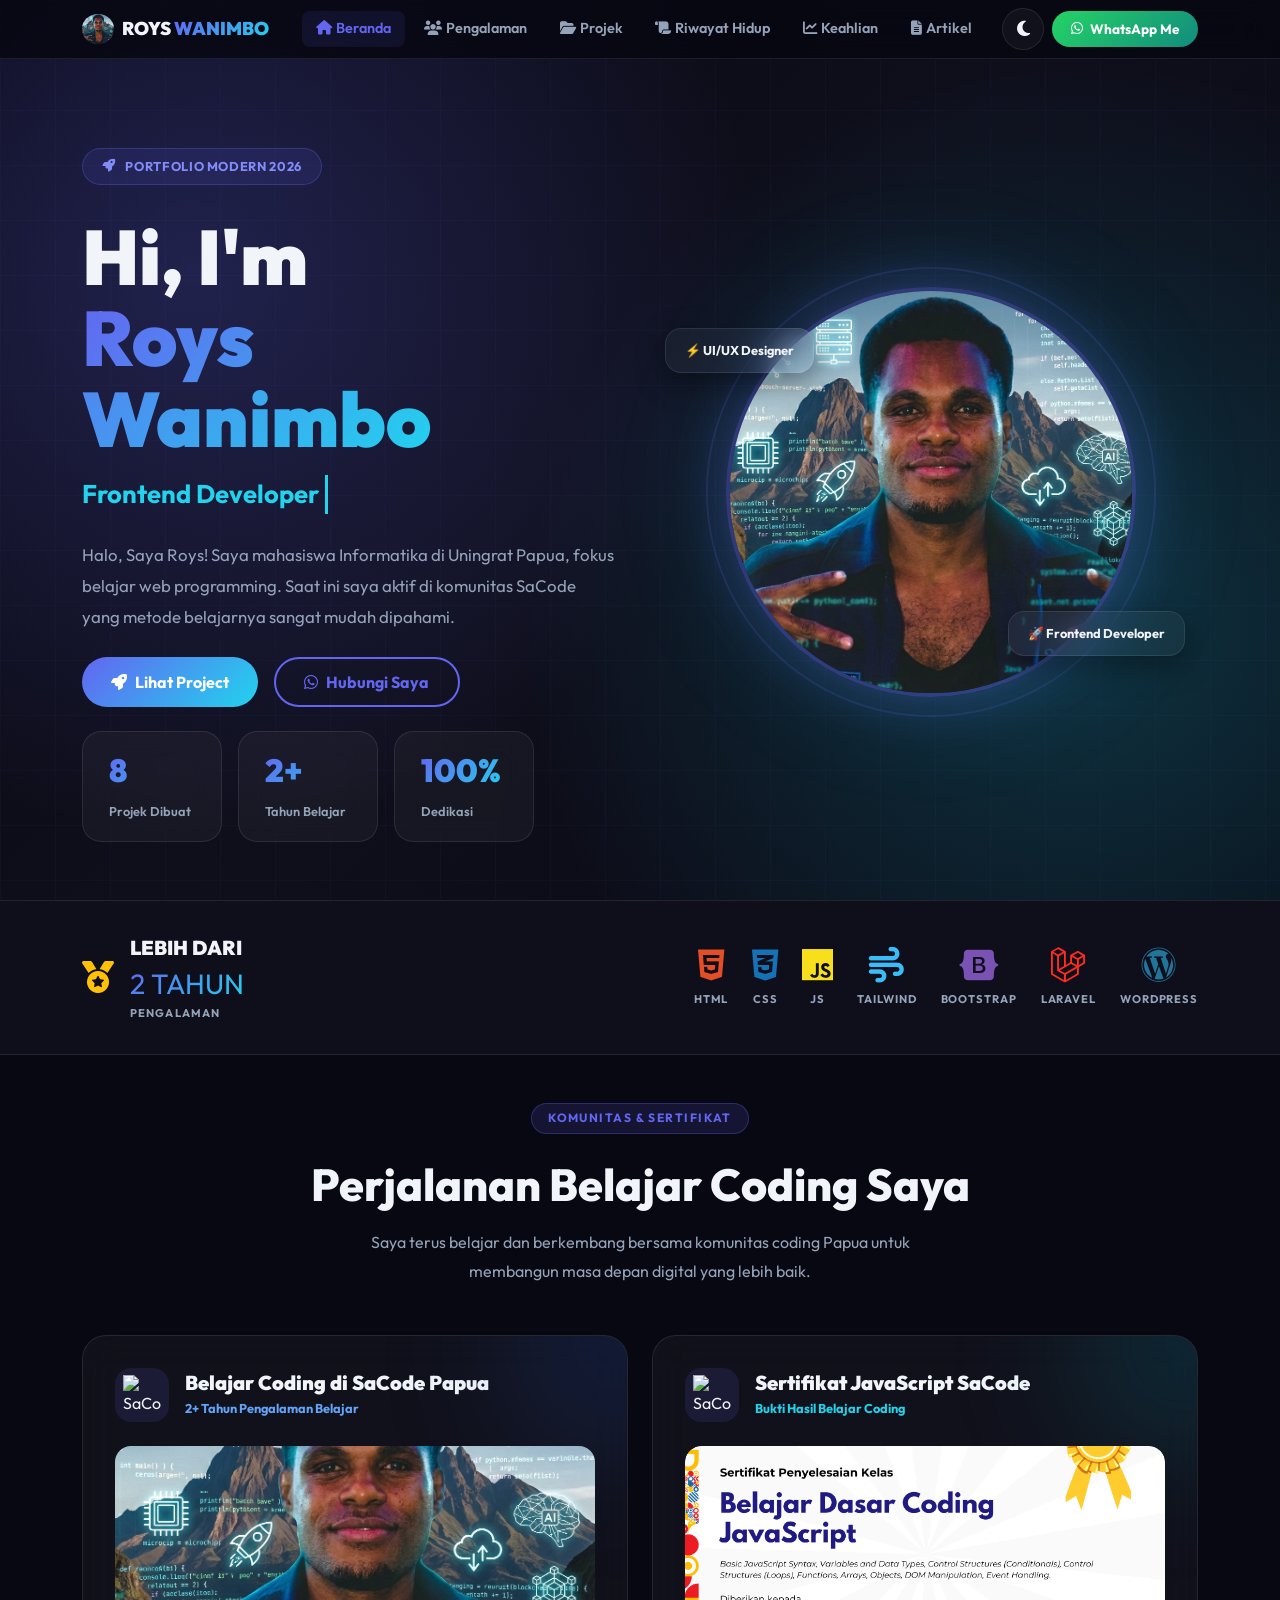
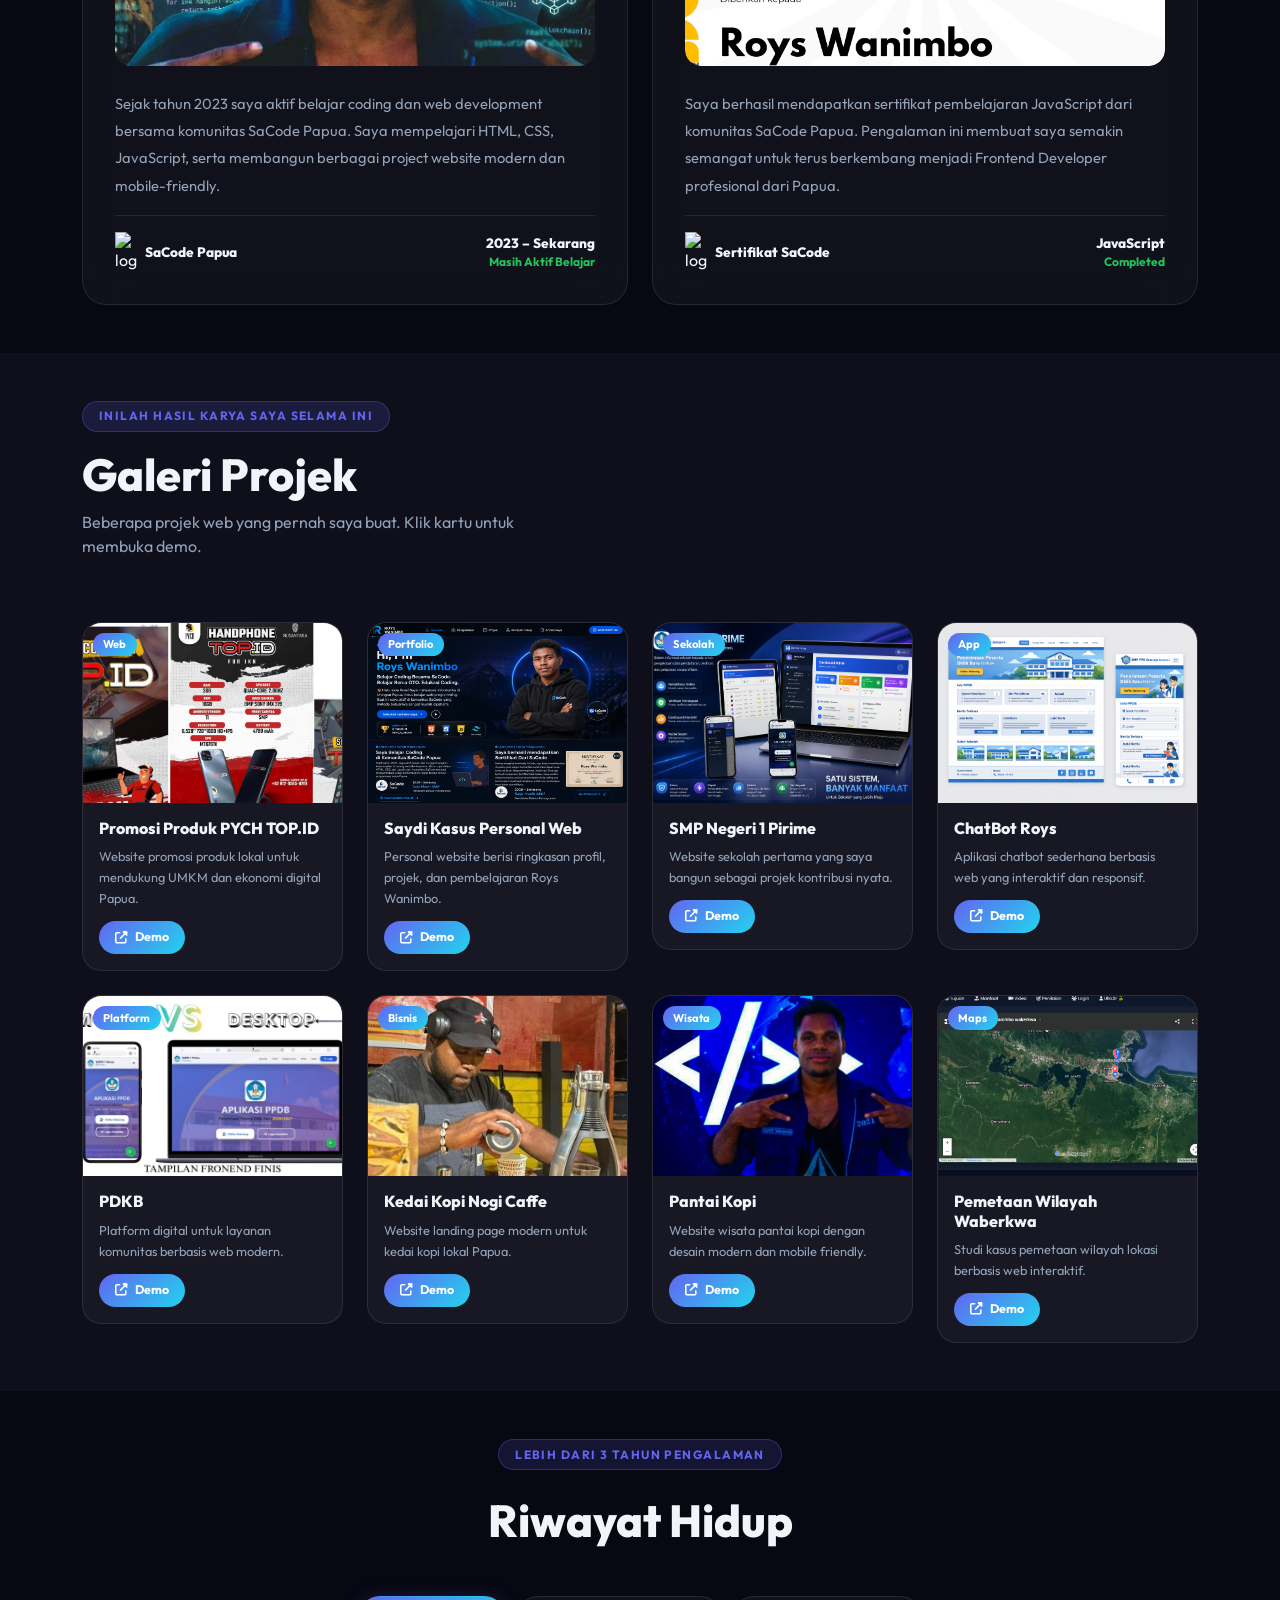
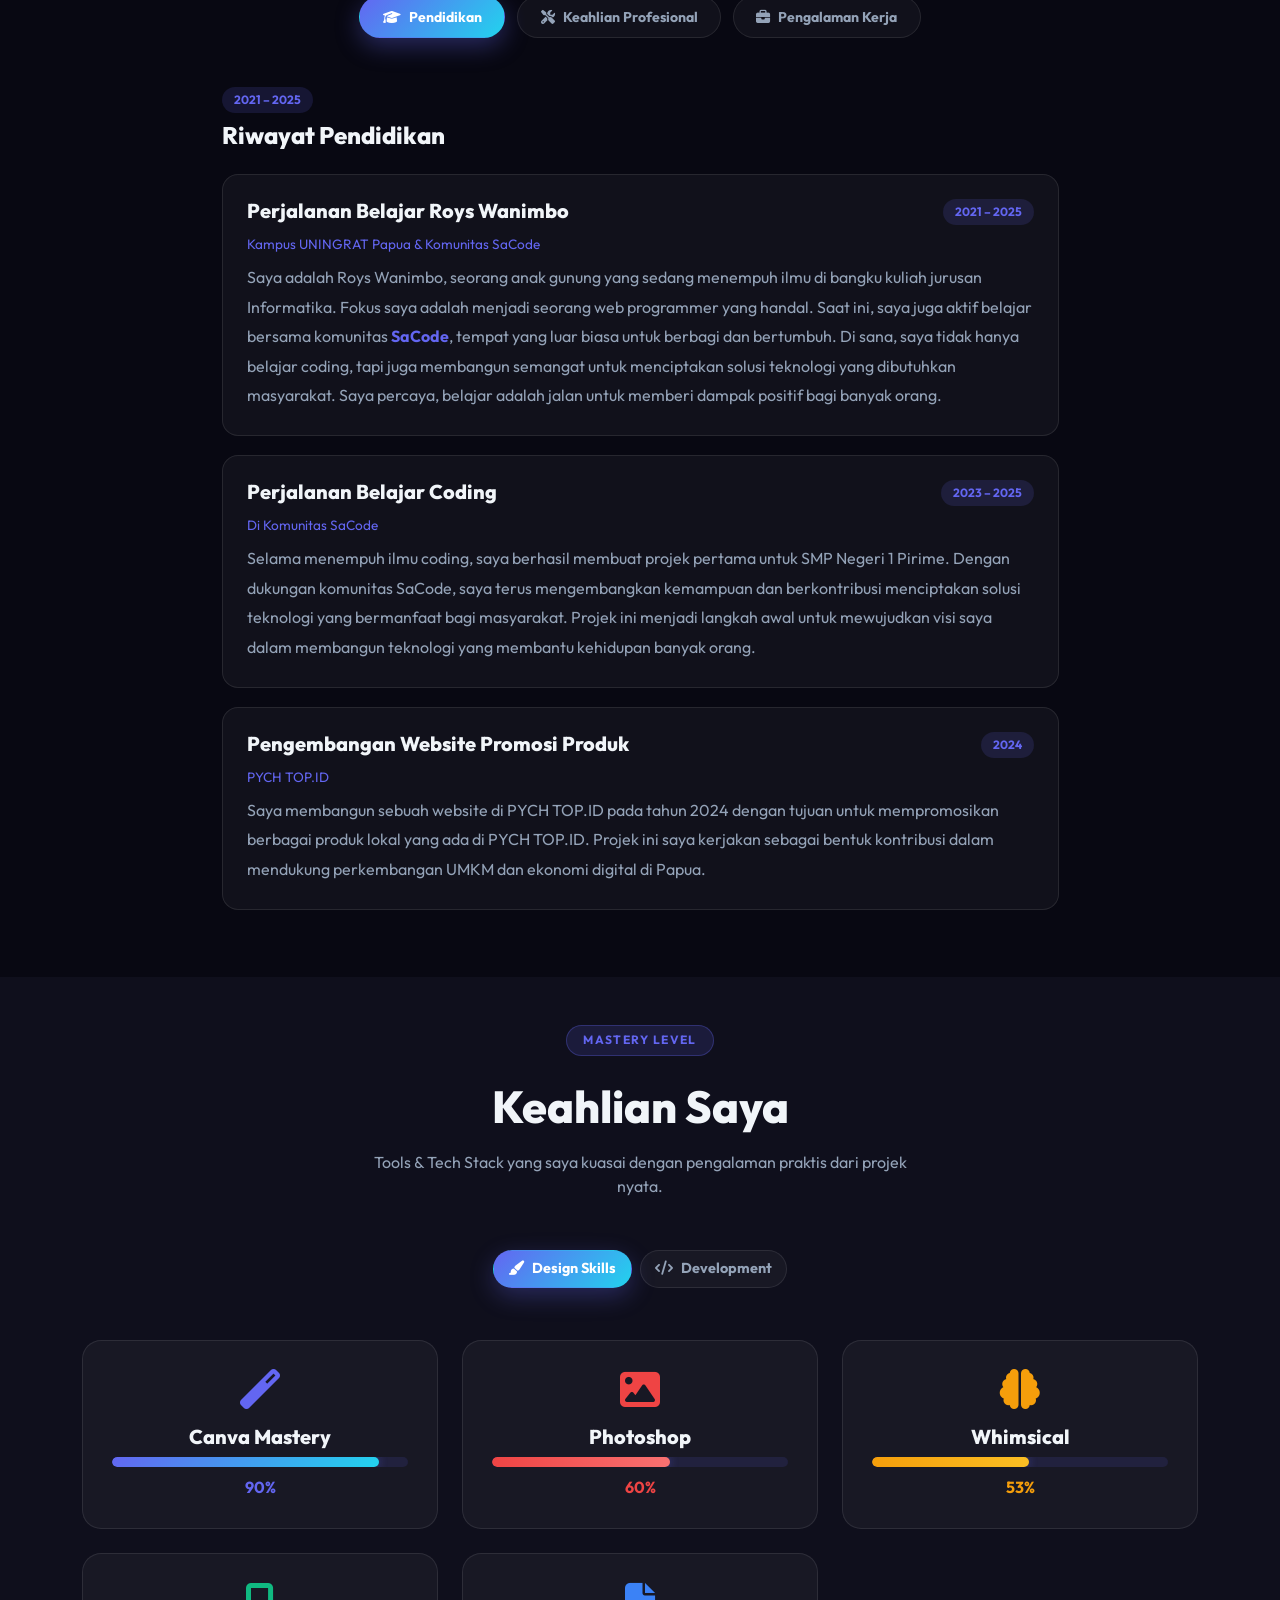
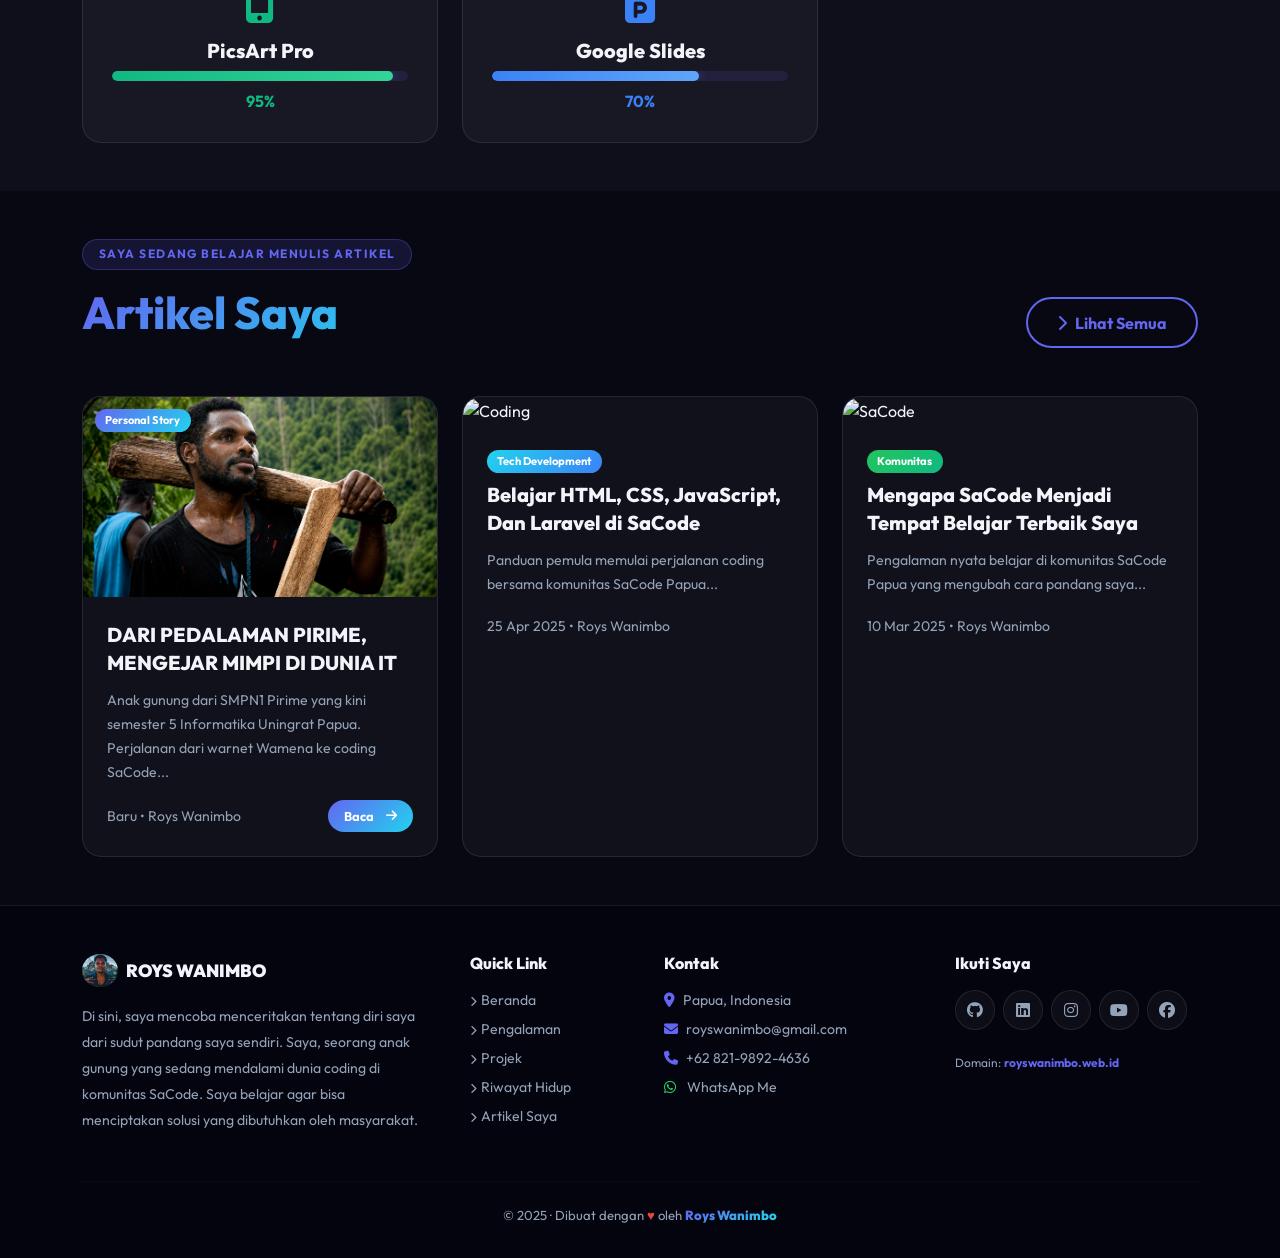
==== commit 2c611f14: "Update index.html" ====
--- a/index.html
+++ b/index.html
@@ -380,10 +380,12 @@
 }
 .hero-title {
   font-size: clamp(2.5rem,6vw,5rem);
+  font-size: clamp(2.2rem,6vw,5rem);
   font-weight:900;
   line-height:1.05;
   color: var(--text);
   margin:1rem 0;
+  word-wrap: break-word;
 }
 .typing-wrap { min-height:3rem; margin:.5rem 0 1rem; }
 .typing-text {
@@ -747,9 +749,12 @@
   .hero-section { text-align:center; }
   .hero-desc { margin-inline:auto; }
   .hero-stats { justify-content:center; }
+  .hero-stats { justify-content:center; margin-inline:auto; }
   .hero-img { margin-top:2.5rem; }
   .float-chip.top { top:-3%; left:5%; }
   .float-chip.bot { bottom:-5%; right:5%; }
+  .float-chip.top { top:-3%; left:50%; transform: translateX(-50%); right: auto; width: max-content; }
+  .float-chip.bot { bottom:-5%; left:50%; transform: translateX(-50%); right: auto; width: max-content; }
   .timeline-line { display:none; }
 }
 @media(max-width:575px) {
@@ -758,6 +763,10 @@
   .rn-tabs { flex-direction:column; }
   .rn-tab-btn { width:100%; text-align:center; }
   .float-chip { font-size:.7rem; padding:.55rem .9rem; }
+  /* Penyesuaian lebih lanjut untuk float-chip pada layar sangat kecil */
+  .float-chip.top { top: -10px; font-size: .65rem; padding: .4rem .8rem; }
+  .float-chip.bot { bottom: -10px; font-size: .65rem; padding: .4rem .8rem; }
+  .hero-img-wrap { max-width: 100%; } /* Memastikan container gambar tidak melebihi lebar viewport */
 }
 </style>
 </head>
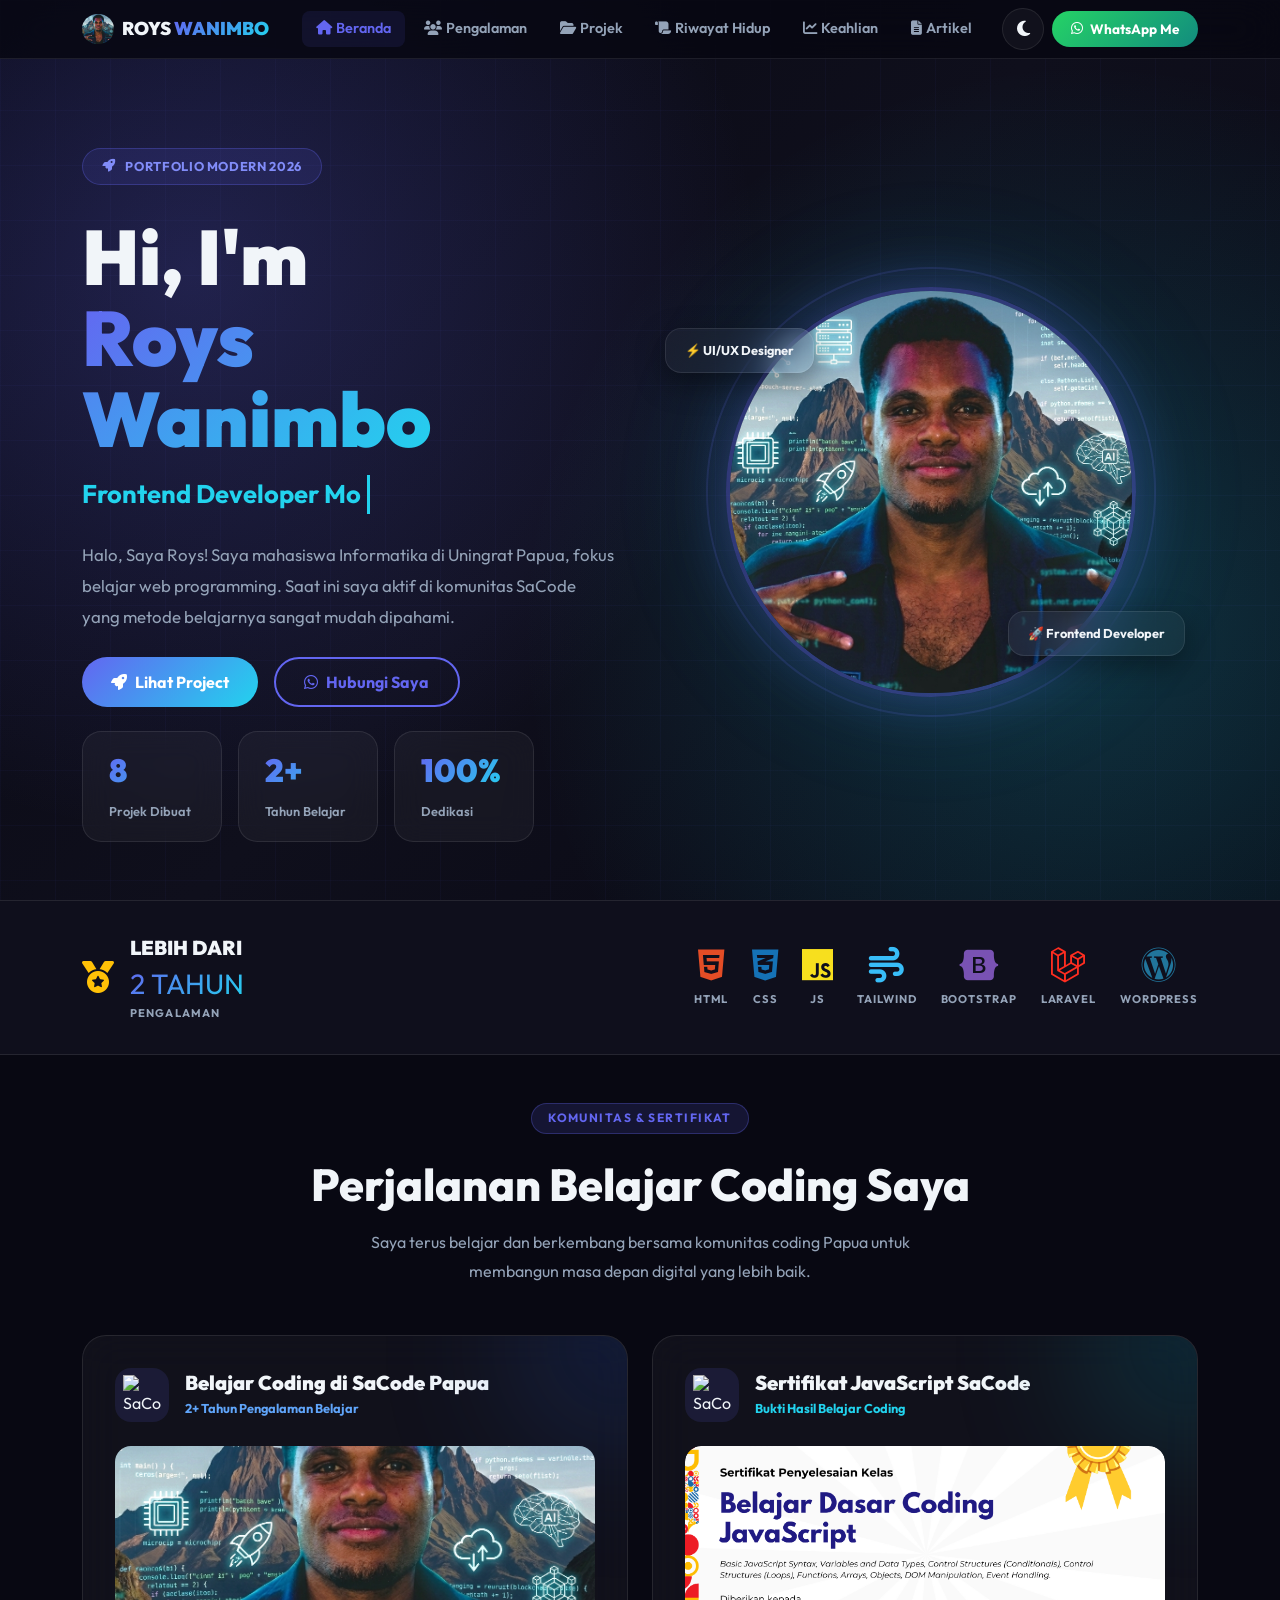
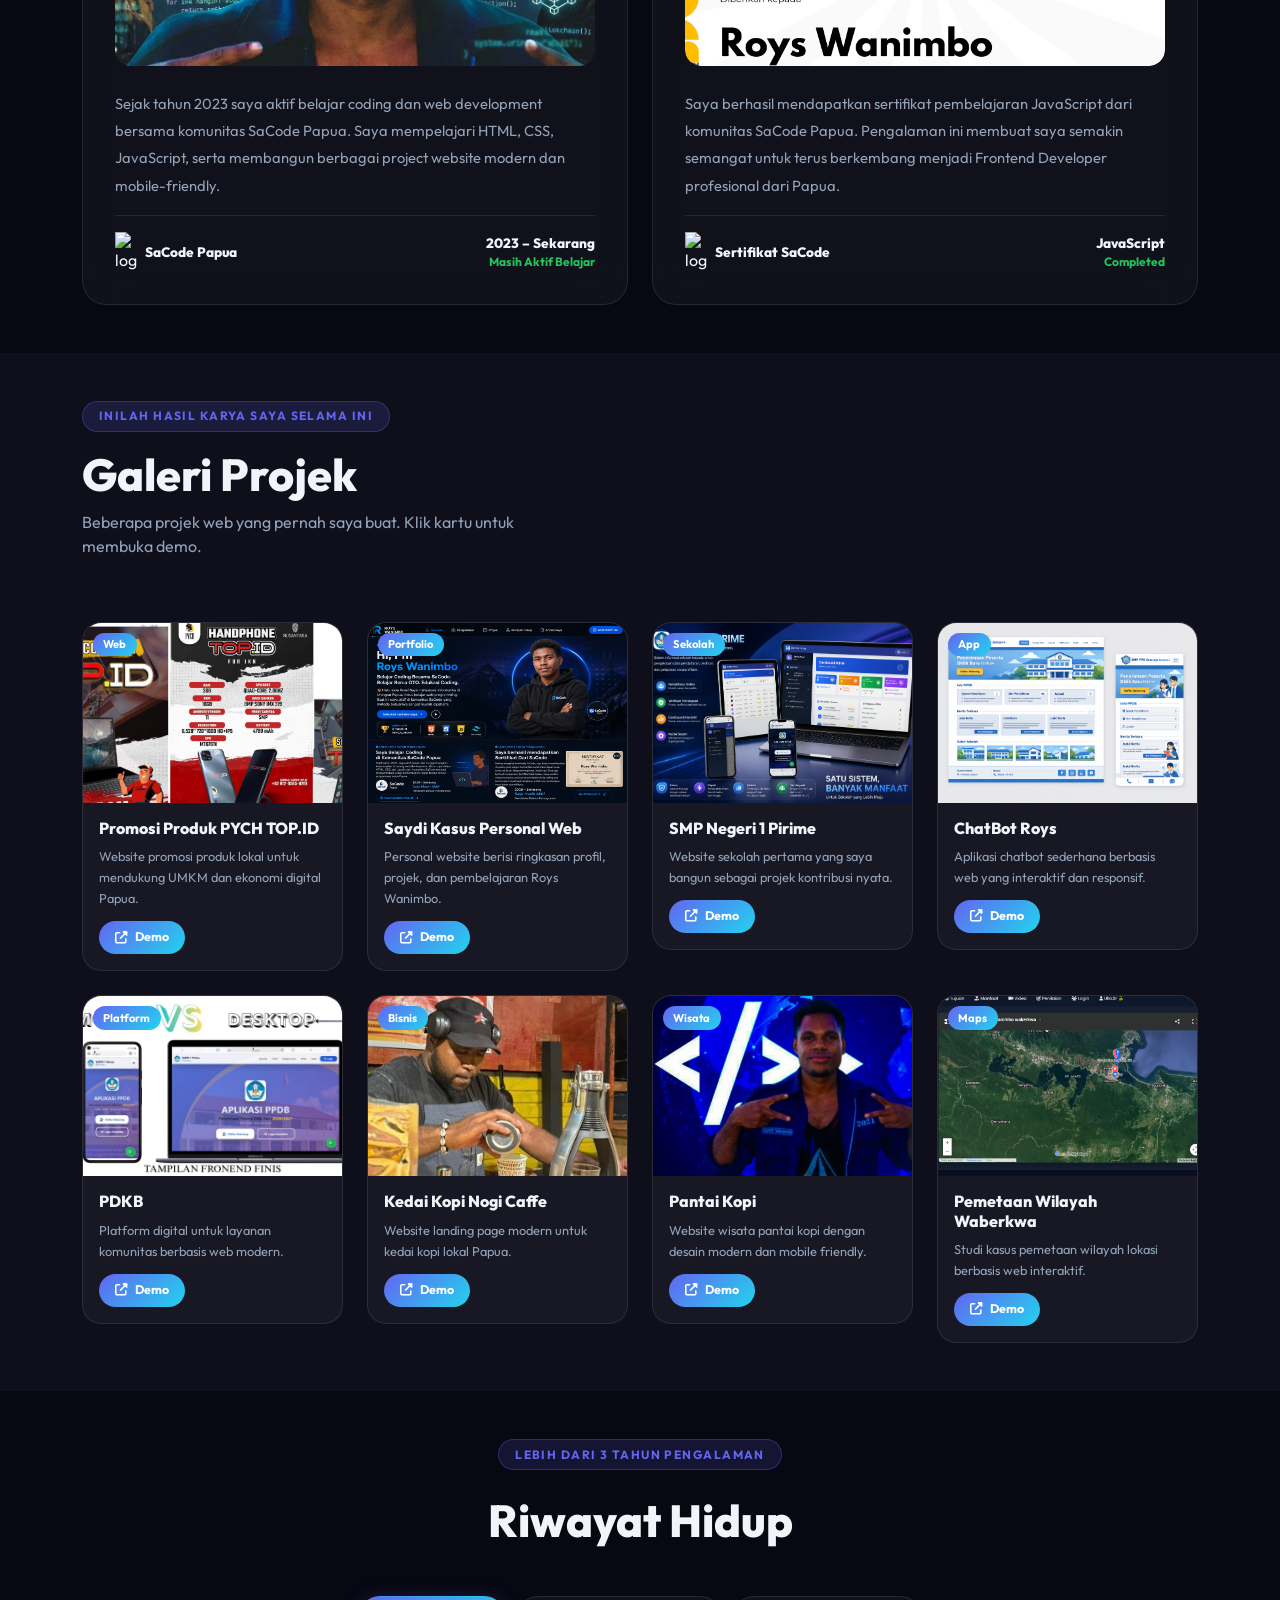
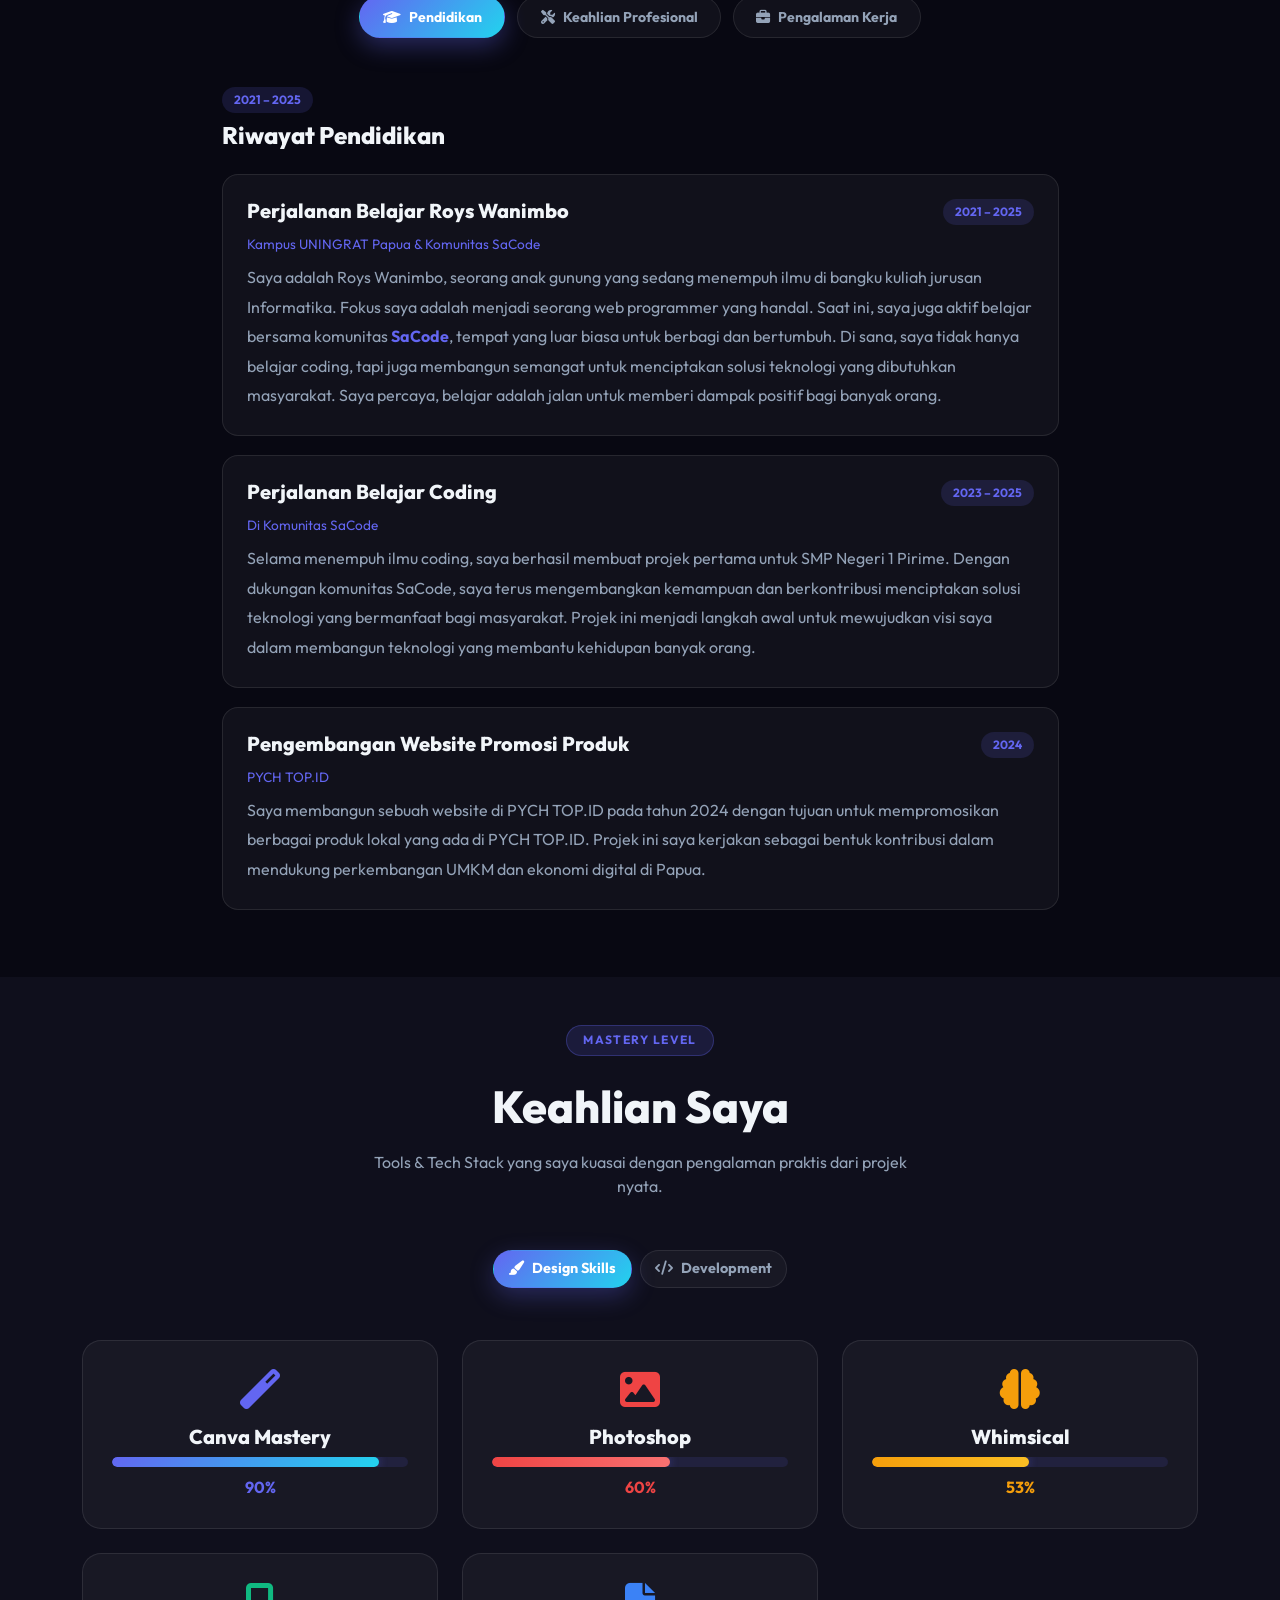
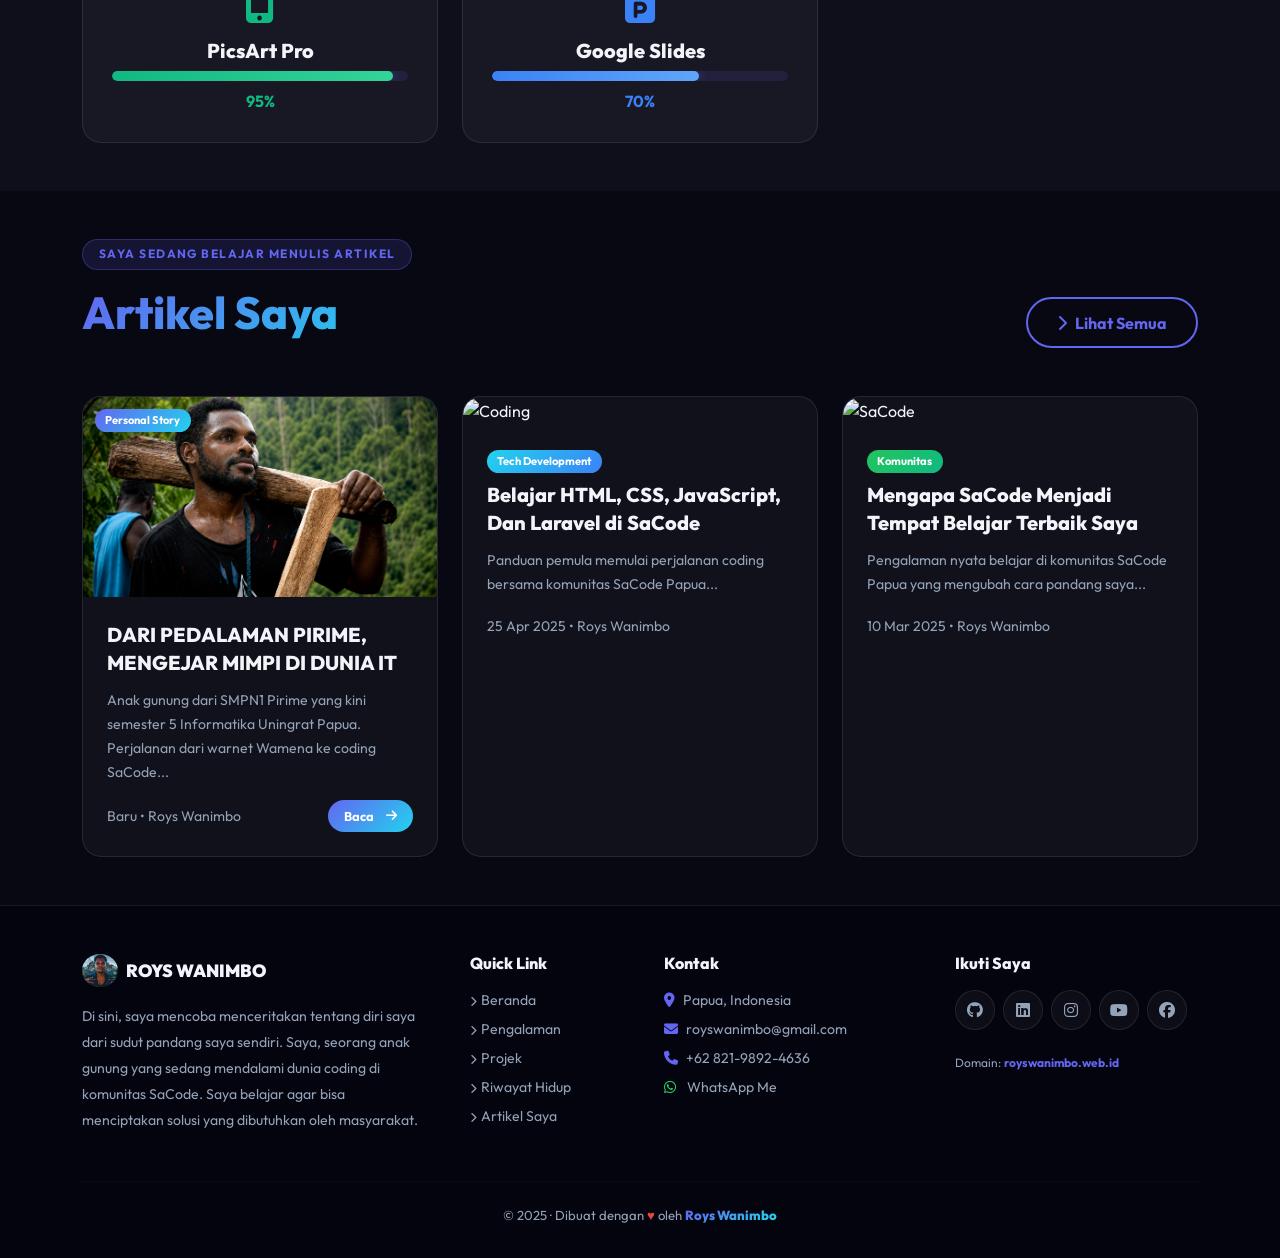
==== commit ad108f1f: "Update index.html" ====
--- a/index.html
+++ b/index.html
@@ -355,6 +355,7 @@
   position:relative;
   overflow:hidden;
   display:flex;
+  overflow-x: clip; /* Mencegah elemen dekorasi menyebabkan scroll horizontal */
   align-items:center;
 }
 .hero-grid {
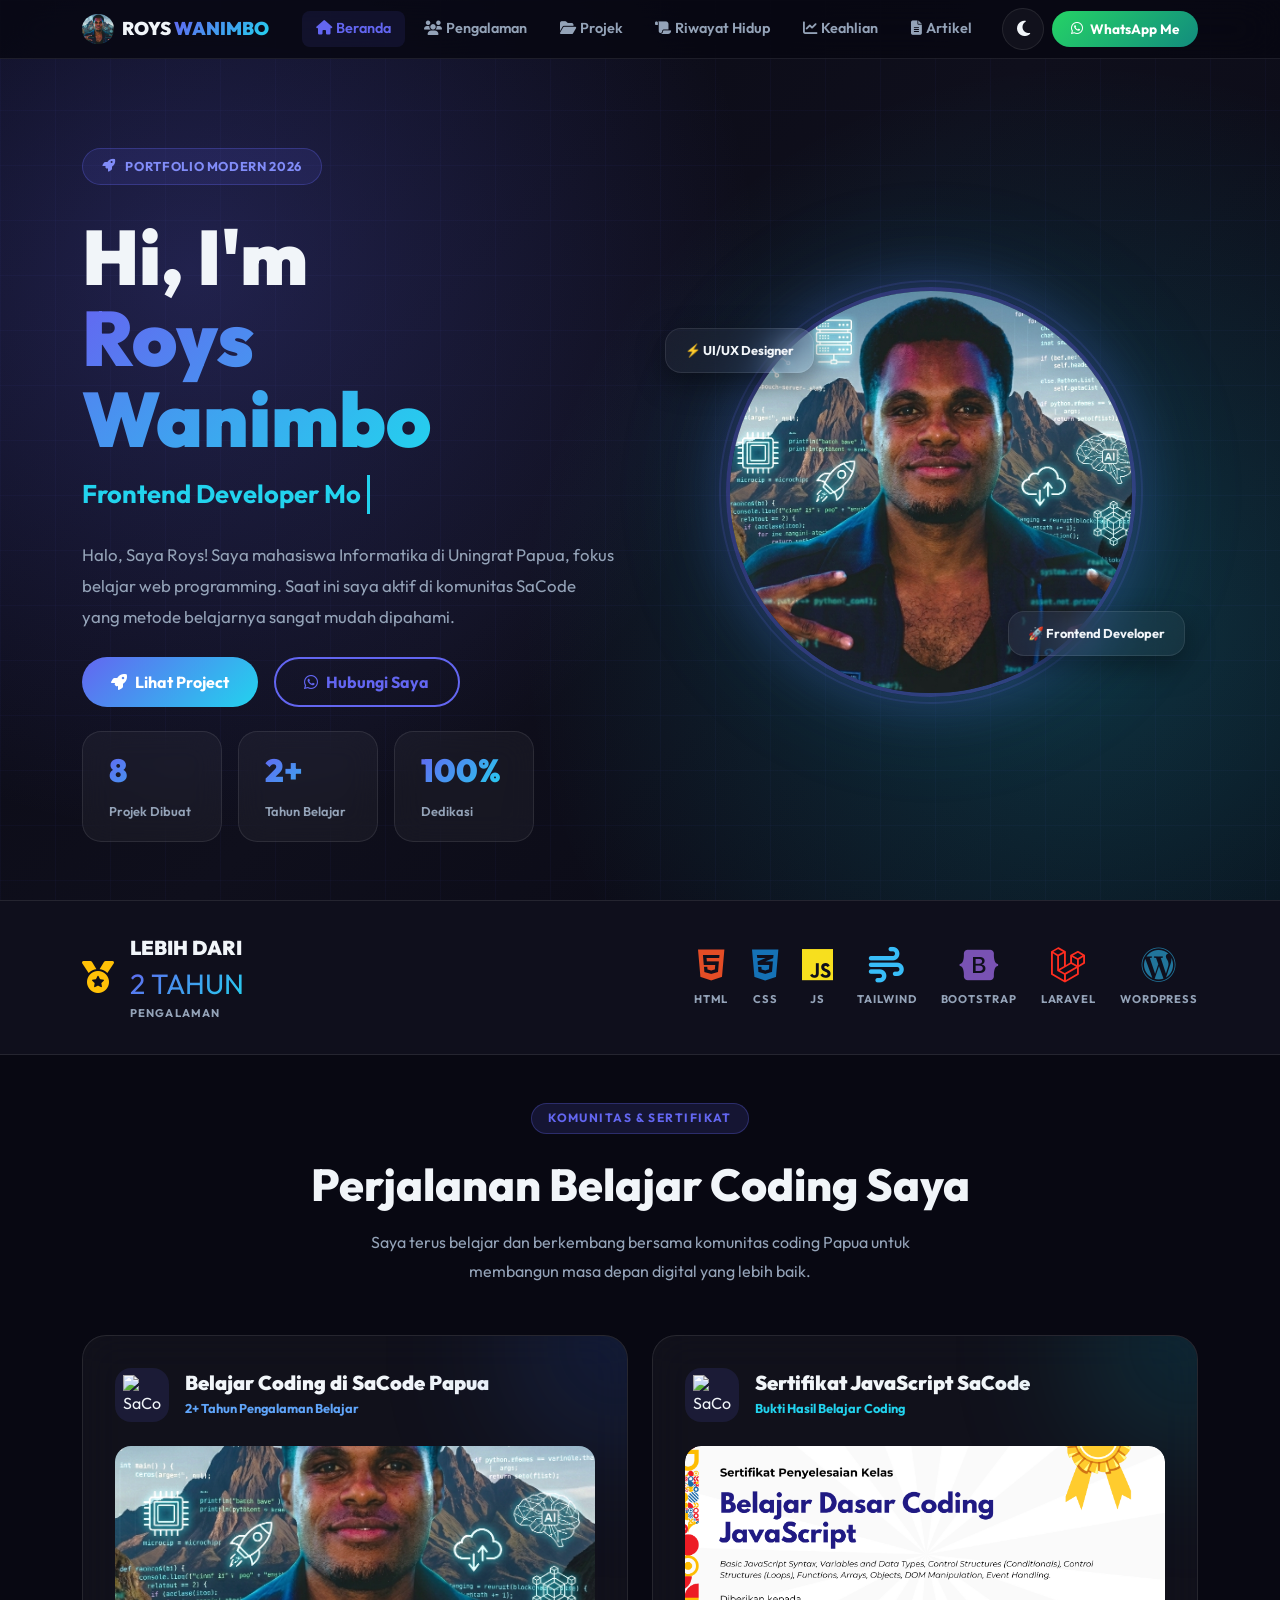
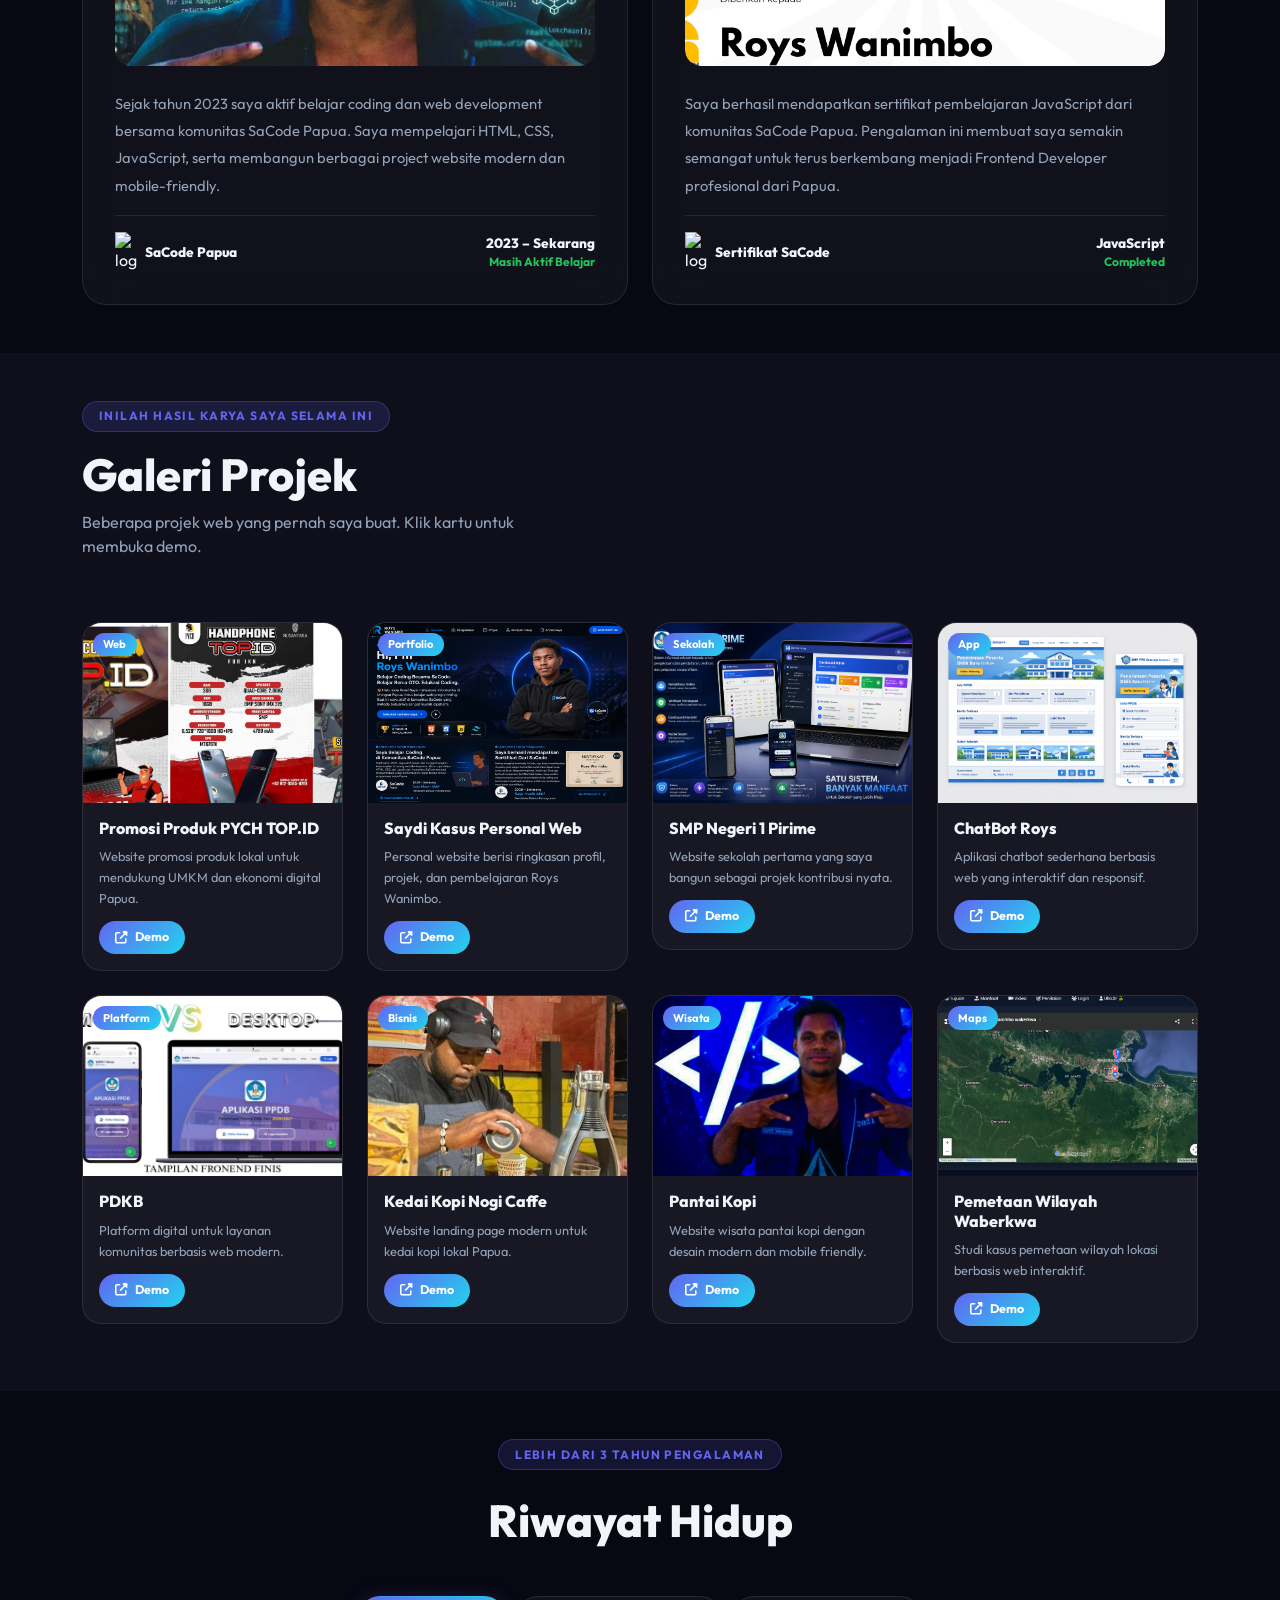
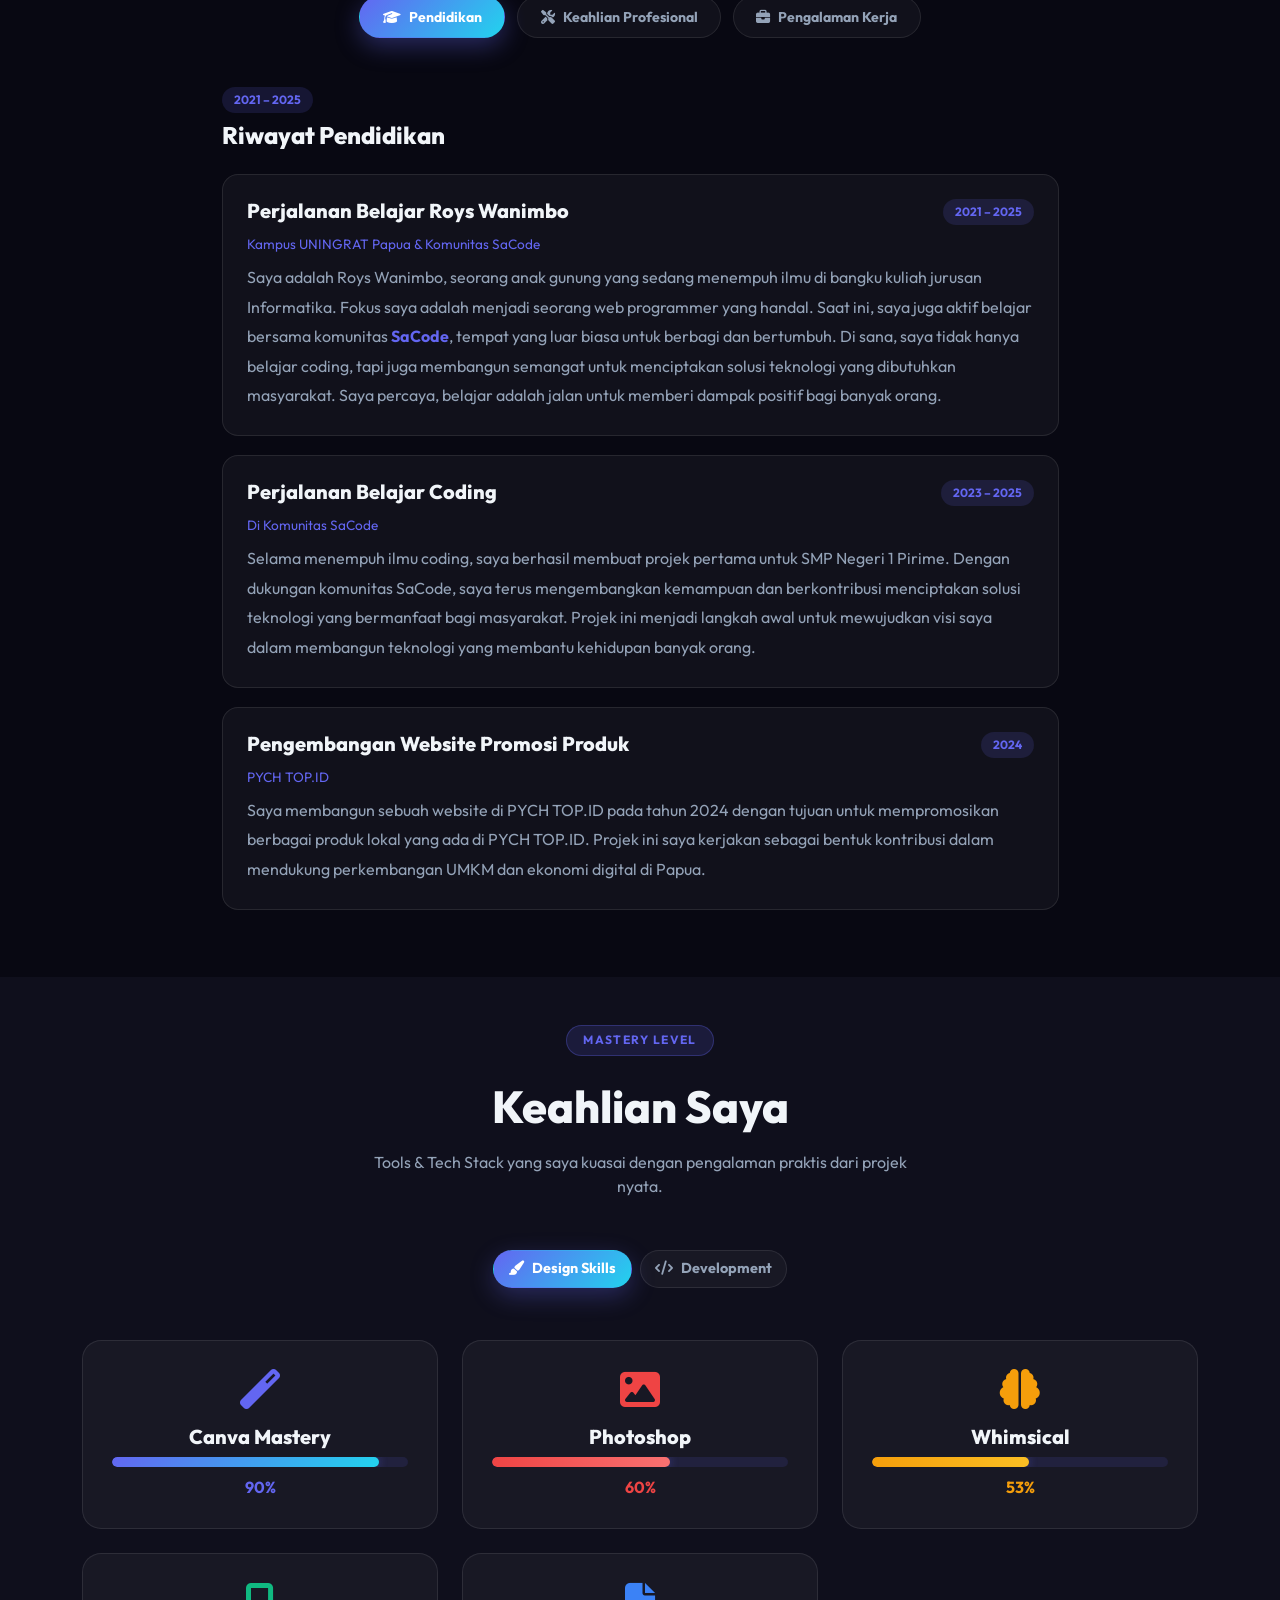
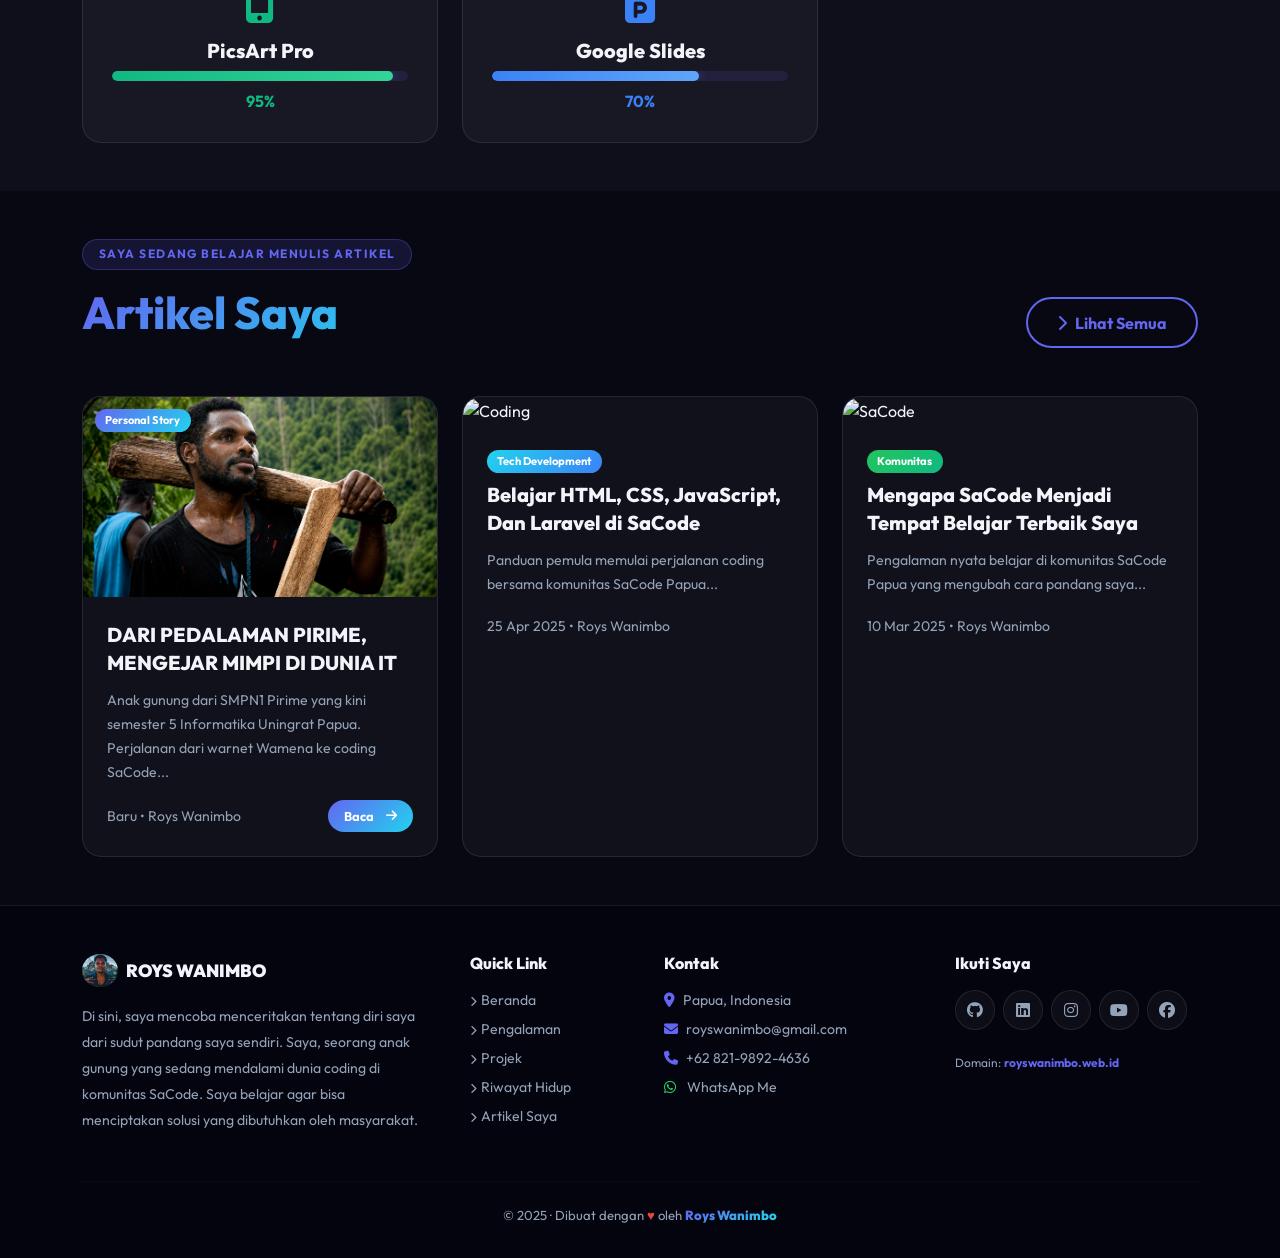
==== commit 964d6e21: "Update index.html" ====
--- a/index.html
+++ b/index.html
@@ -445,6 +445,8 @@
   position:absolute;
   width:calc(100% + 40px);
   height:calc(100% + 40px);
+  width:calc(100% + 15px);
+  height:calc(100% + 15px);
   border-radius:50%;
   border: 2px solid rgba(99,102,241,.15);
   animation: pulse 3s ease-in-out infinite;
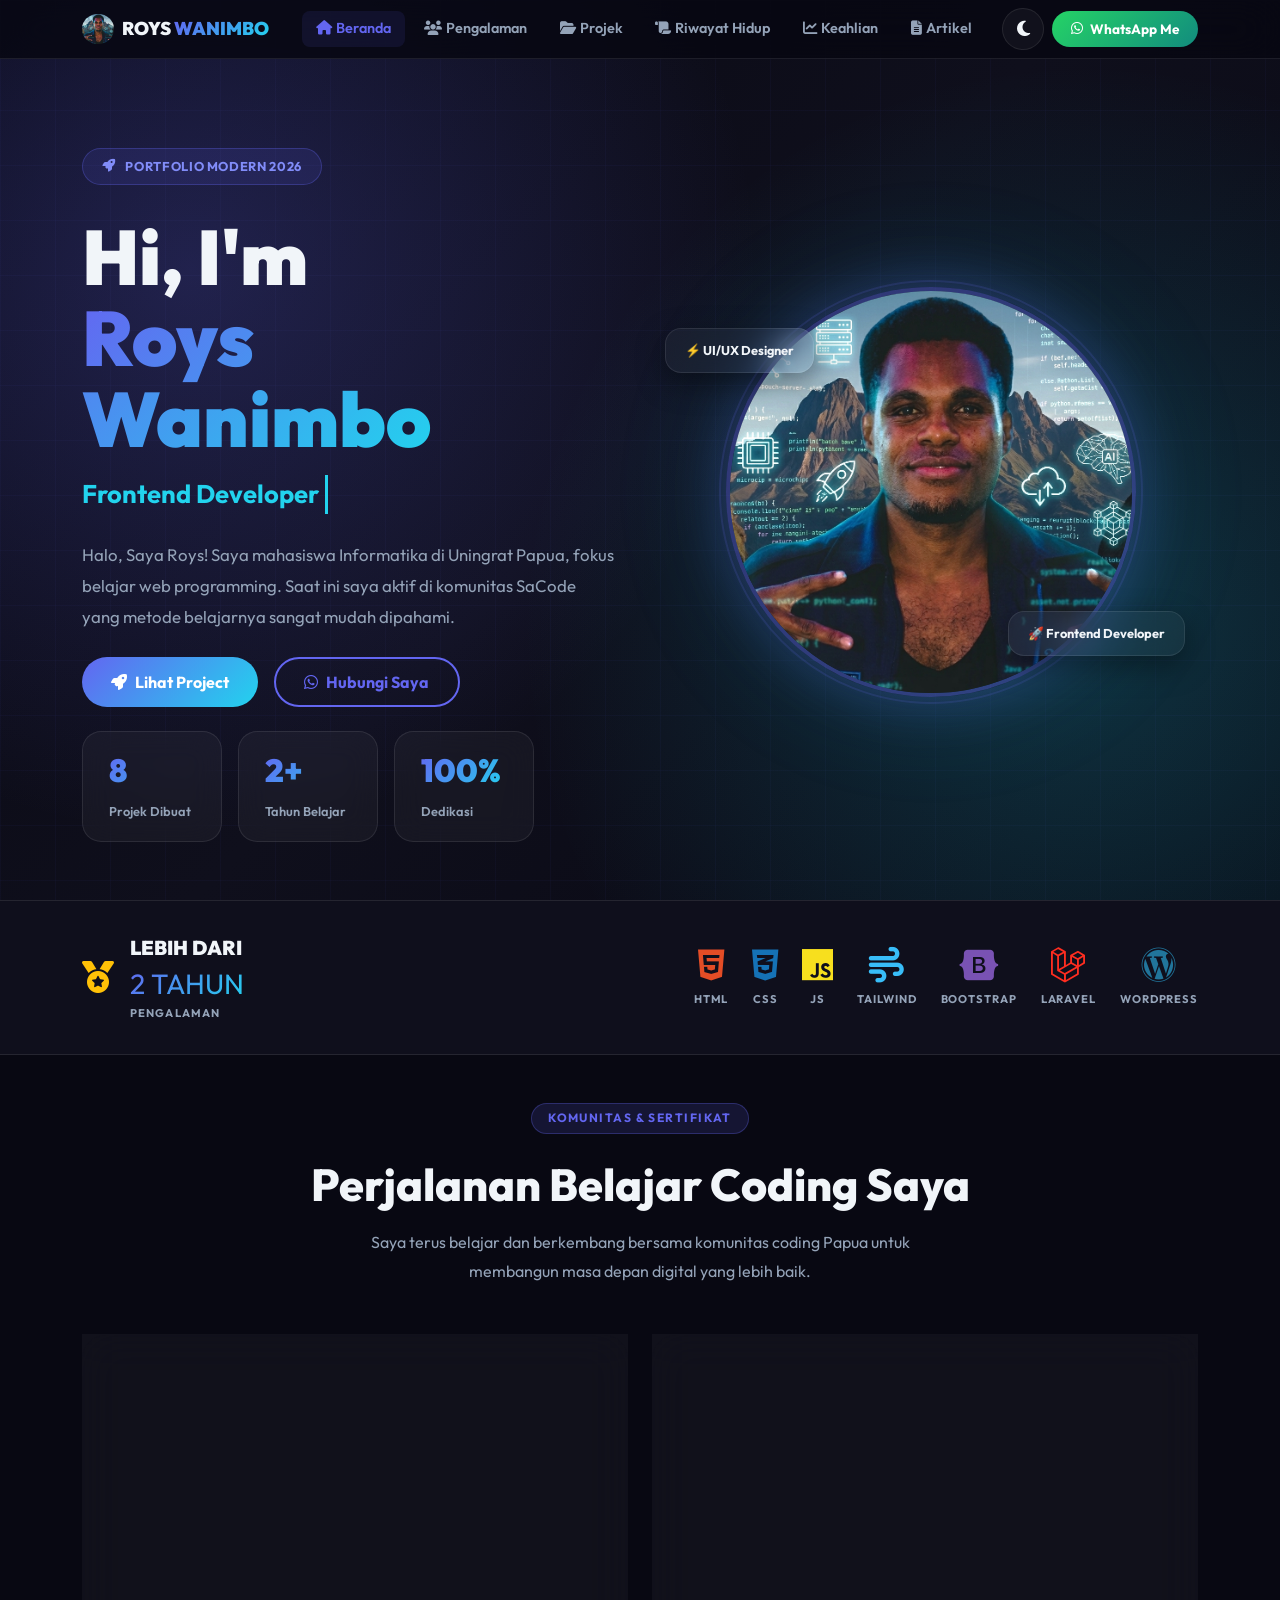
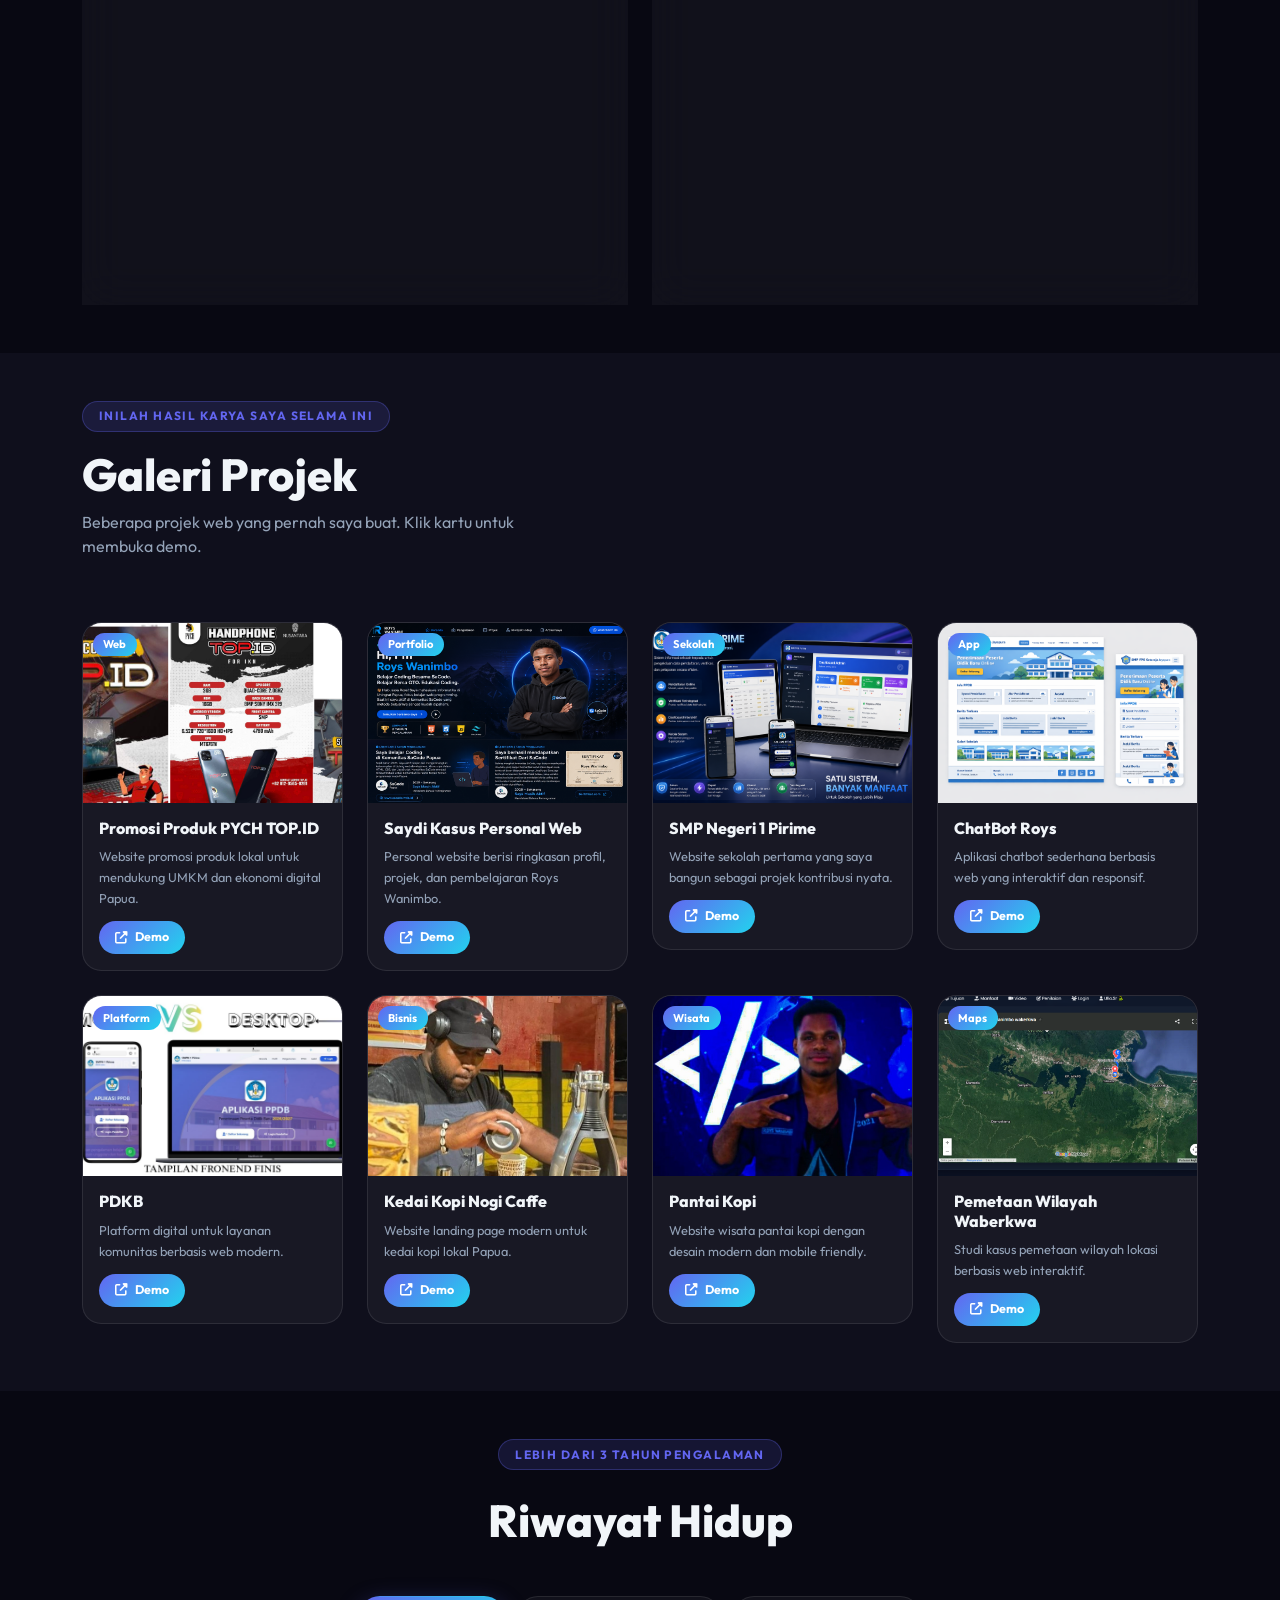
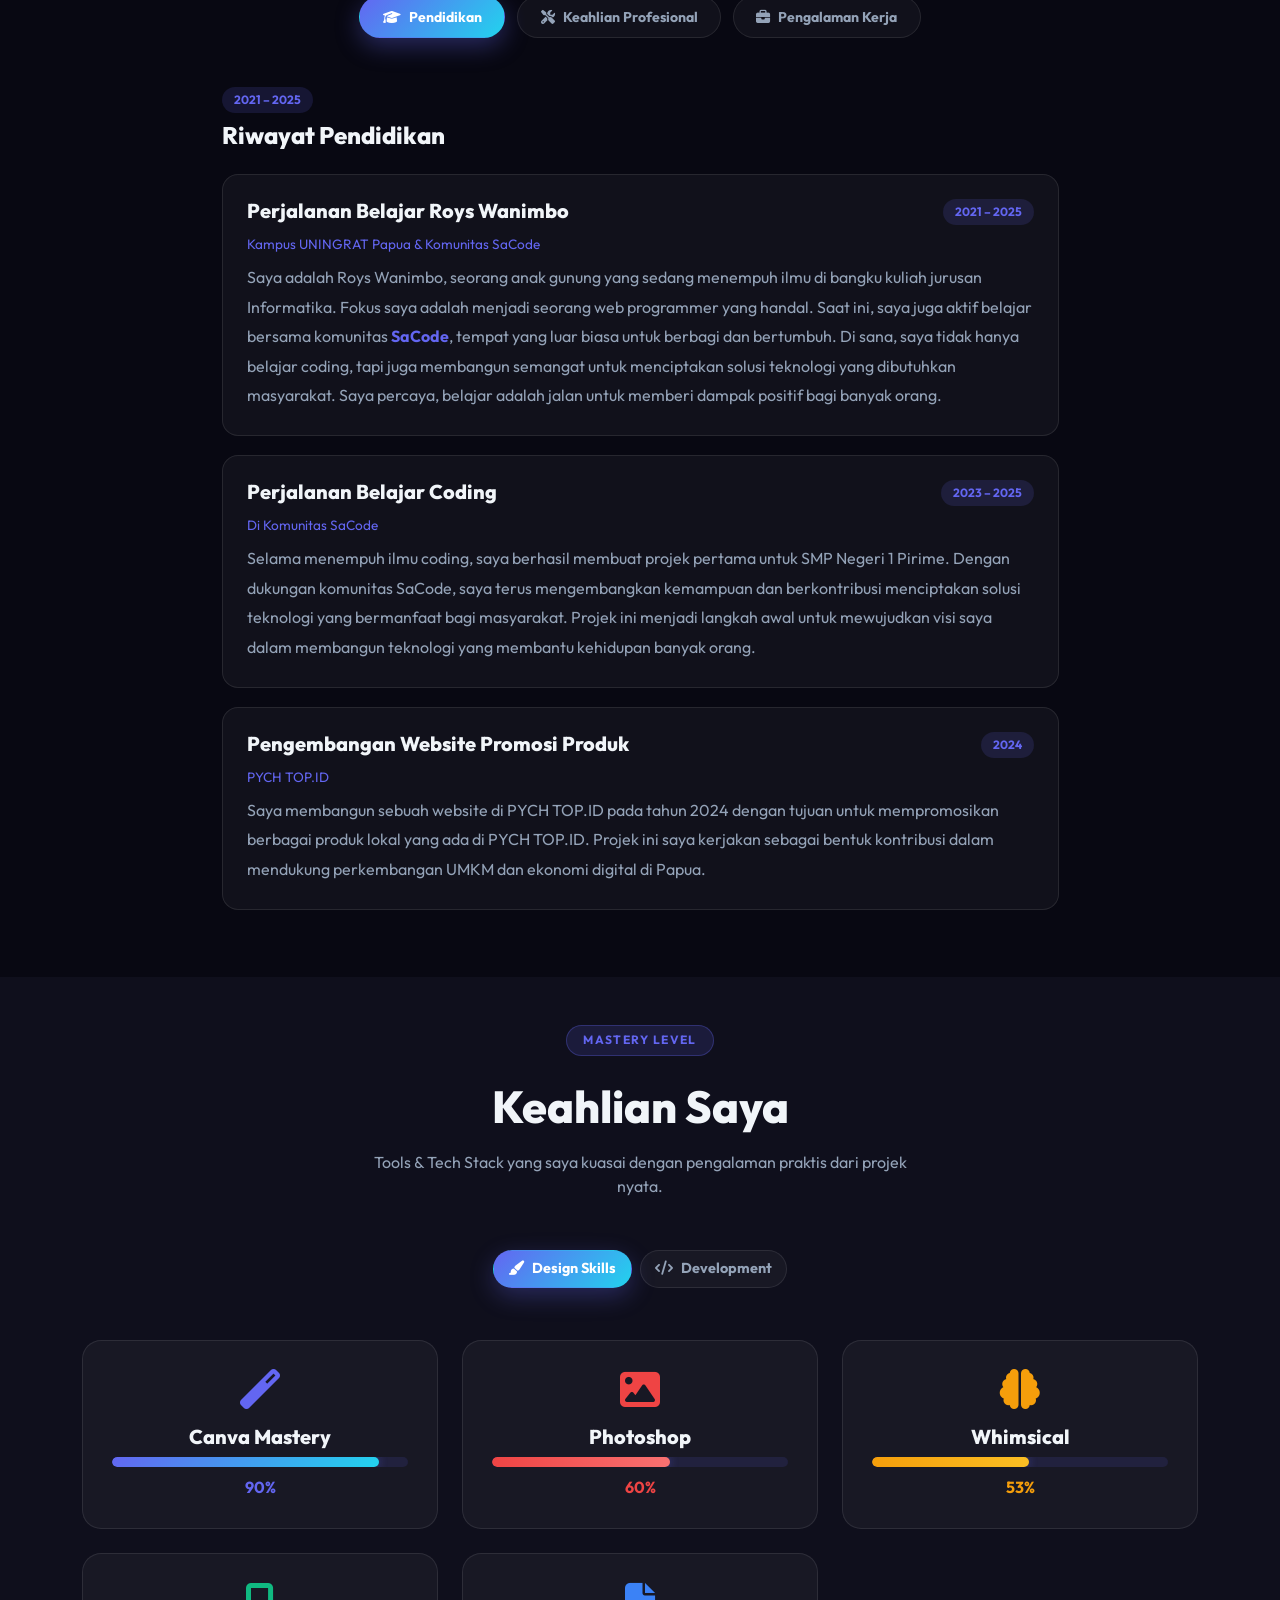
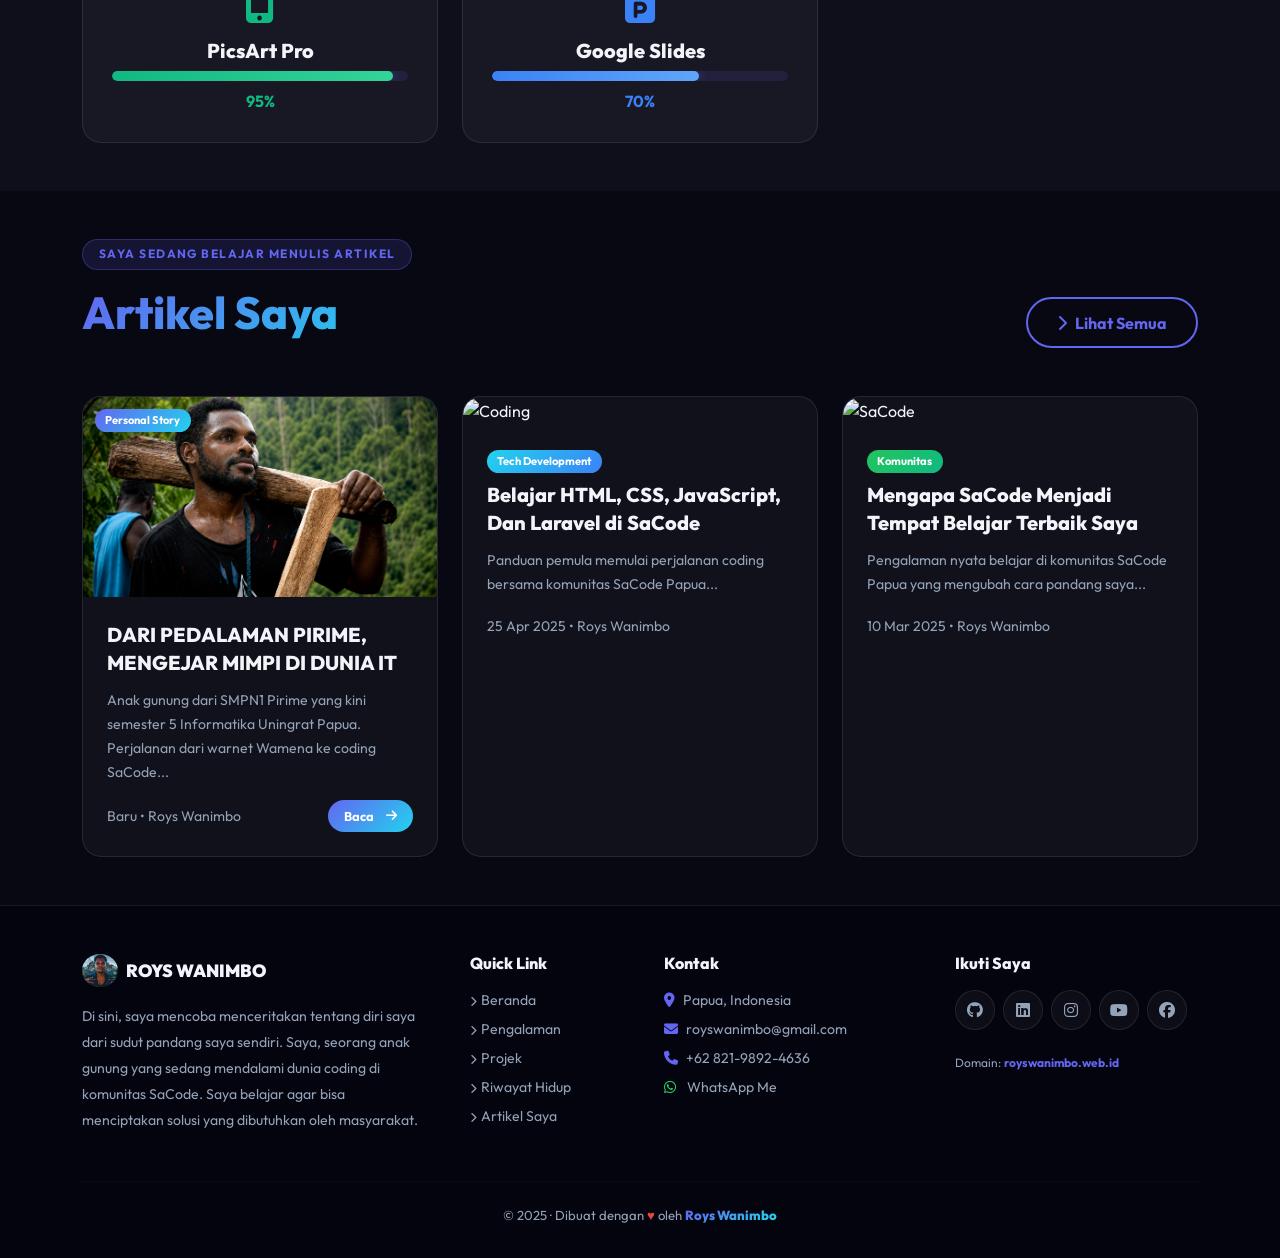
==== commit f1bfbdba: "first commit" ====
--- a/index.html
+++ b/index.html
@@ -186,6 +186,8 @@
   background: var(--bg);
   color: var(--text);
   overflow-x: hidden;
+  overflow-x: hidden; /* Mencegah seluruh halaman bergeser ke samping */
+    width: 100%;
   transition: background .35s, color .35s;
 }
 img,svg,video { max-width:100%; height:auto; }
@@ -382,11 +384,13 @@
 .hero-title {
   font-size: clamp(2.5rem,6vw,5rem);
   font-size: clamp(2.2rem,6vw,5rem);
+  font-size: clamp(2.2rem, 6vw, 5rem);
   font-weight:900;
   line-height:1.05;
   color: var(--text);
   margin:1rem 0;
   word-wrap: break-word;
+  word-break: break-word; /* Mencegah teks panjang merusak layout */
 }
 .typing-wrap { min-height:3rem; margin:.5rem 0 1rem; }
 .typing-text {
@@ -750,6 +754,10 @@
    ============================================================ */
 @media(max-width:991px) {
   .hero-section { text-align:center; }
+  .hero-section { 
+    text-align:center; 
+    overflow-x: hidden; /* Pastikan tidak ada bocor ke samping */
+  }
   .hero-desc { margin-inline:auto; }
   .hero-stats { justify-content:center; }
   .hero-stats { justify-content:center; margin-inline:auto; }
@@ -758,10 +766,39 @@
   .float-chip.bot { bottom:-5%; right:5%; }
   .float-chip.top { top:-3%; left:50%; transform: translateX(-50%); right: auto; width: max-content; }
   .float-chip.bot { bottom:-5%; left:50%; transform: translateX(-50%); right: auto; width: max-content; }
+
+  /* Menengahkan chip di mobile agar tidak keluar layar */
+  .float-chip.top { 
+    top: 5%; 
+    left: 10%; /* Ubah dari negatif ke positif */
+    transform: none;
+  }
+  .float-chip.bot { 
+    bottom: 5%; 
+    right: 10%; /* Ubah dari negatif ke positif */
+    transform: none;
+  }
   .timeline-line { display:none; }
 }
+
 @media(max-width:575px) {
   .hero-title { font-size:2.2rem; }
+  .hero-title { 
+    font-size: 2.2rem; 
+    word-break: break-word; 
+  }
+
+  /* Perkecil chip di HP agar pas dengan lebar layar */
+  .float-chip {
+    font-size: 0.65rem;
+    padding: 0.4rem 0.8rem;
+    max-width: 120px;
+    white-space: nowrap;
+  }
+
+  .float-chip.top { top: 0; left: 5%; }
+  .float-chip.bot { bottom: 0; right: 5%; }
+
   .stat-card { min-width:0; width:100%; }
   .rn-tabs { flex-direction:column; }
   .rn-tab-btn { width:100%; text-align:center; }
@@ -1643,3 +1680,4 @@
 </script>
 </body>
 </html>
+
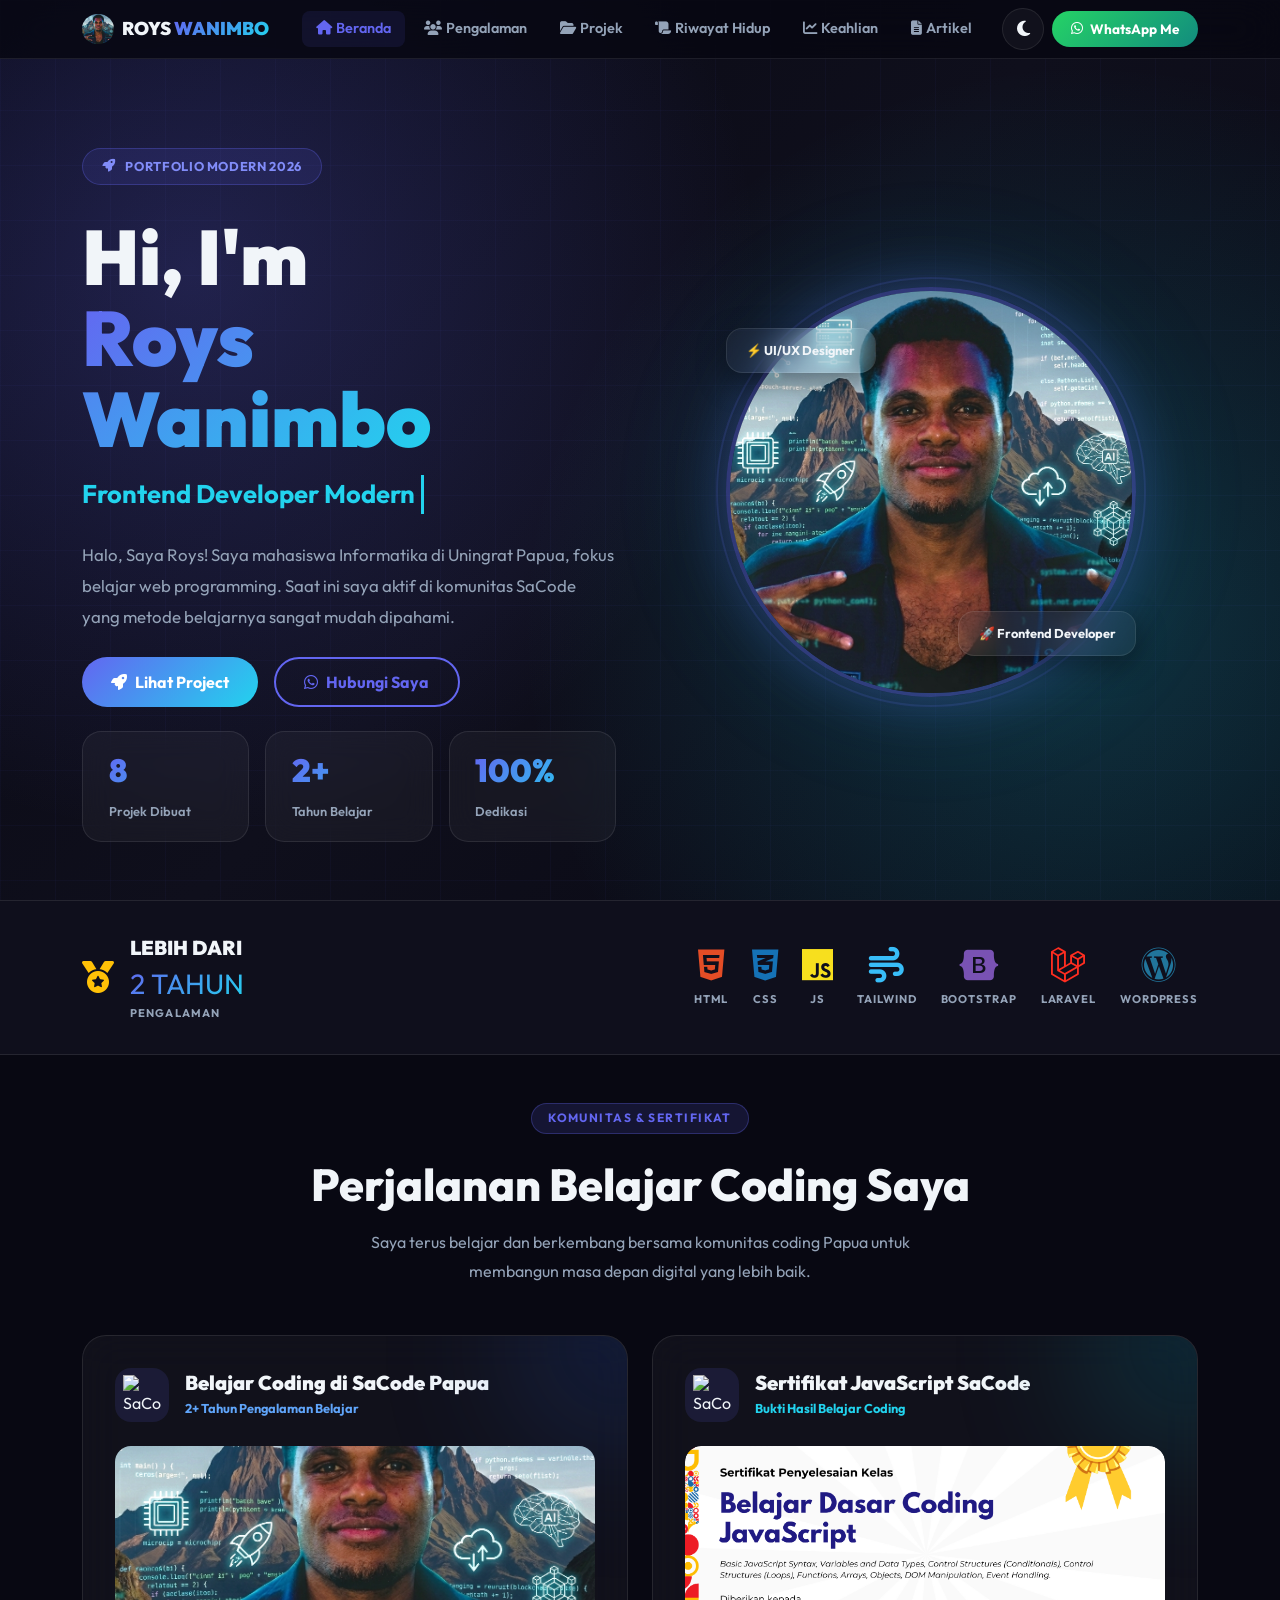
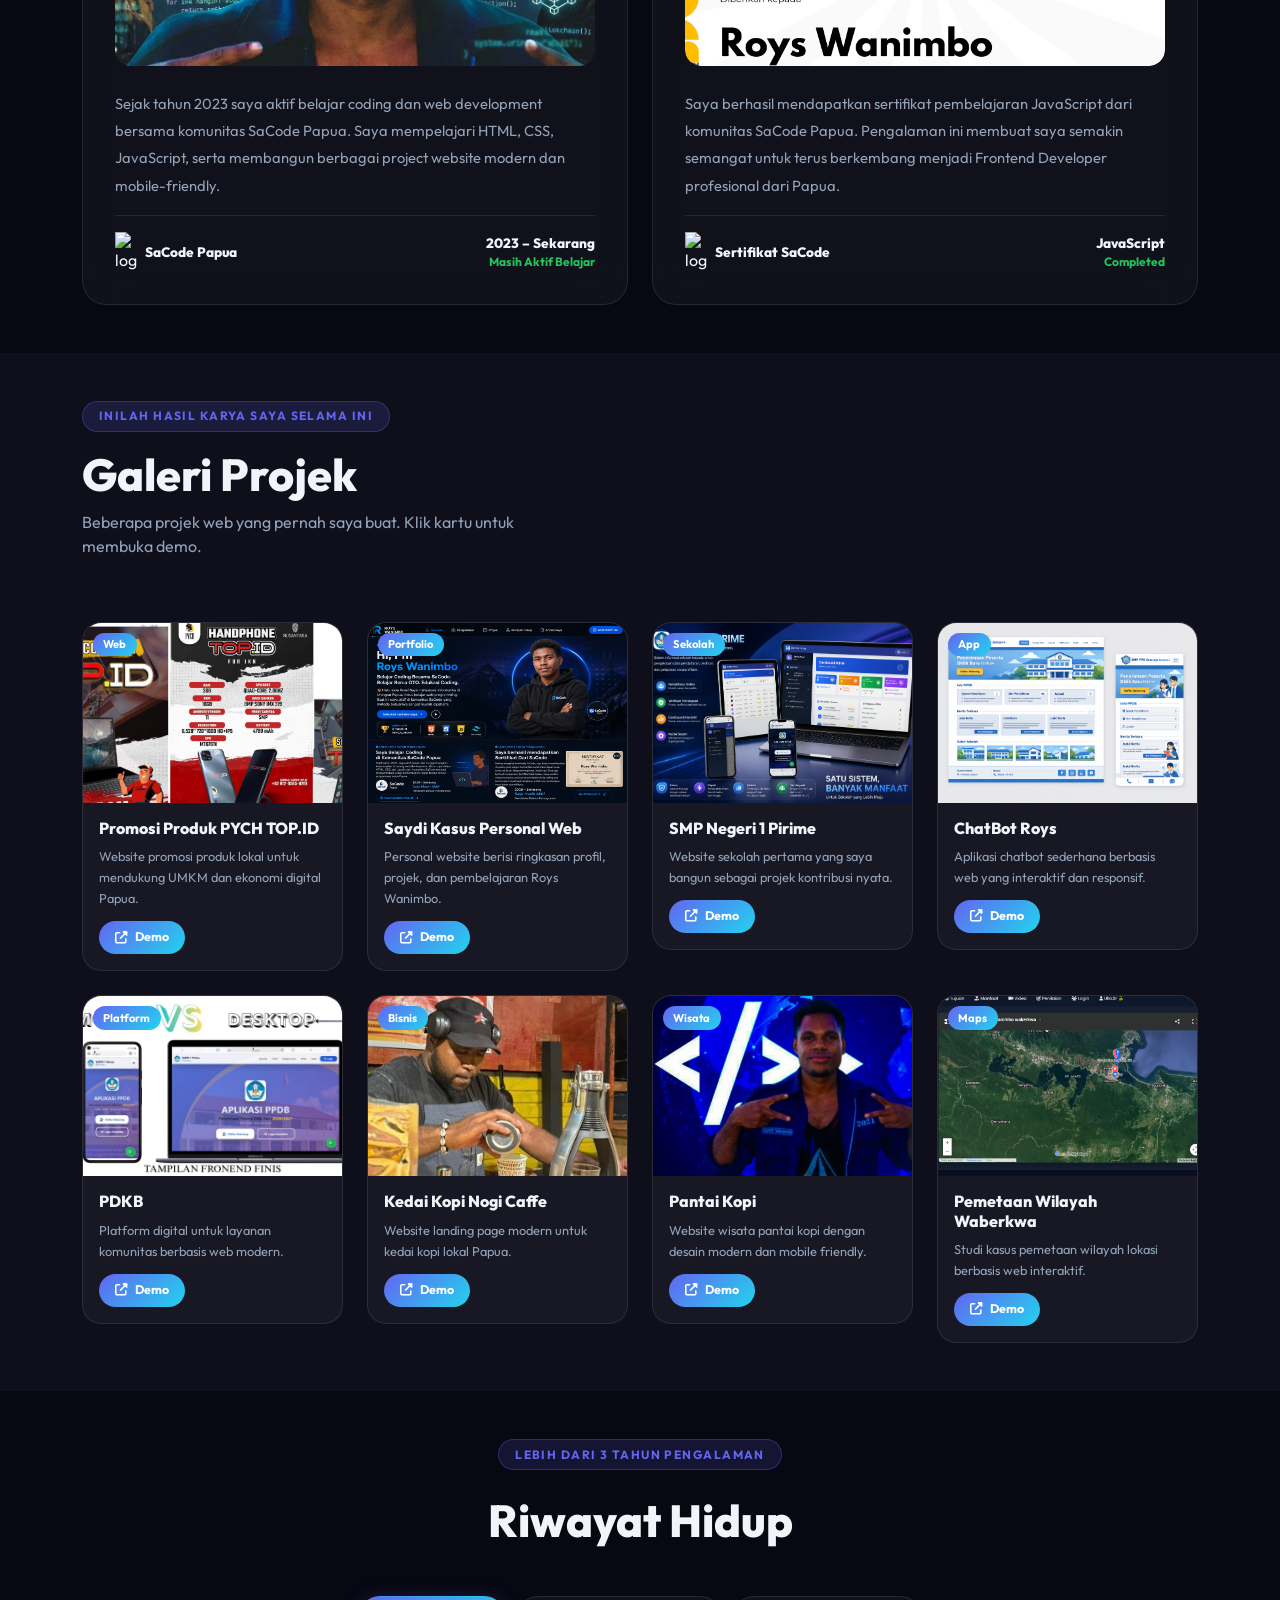
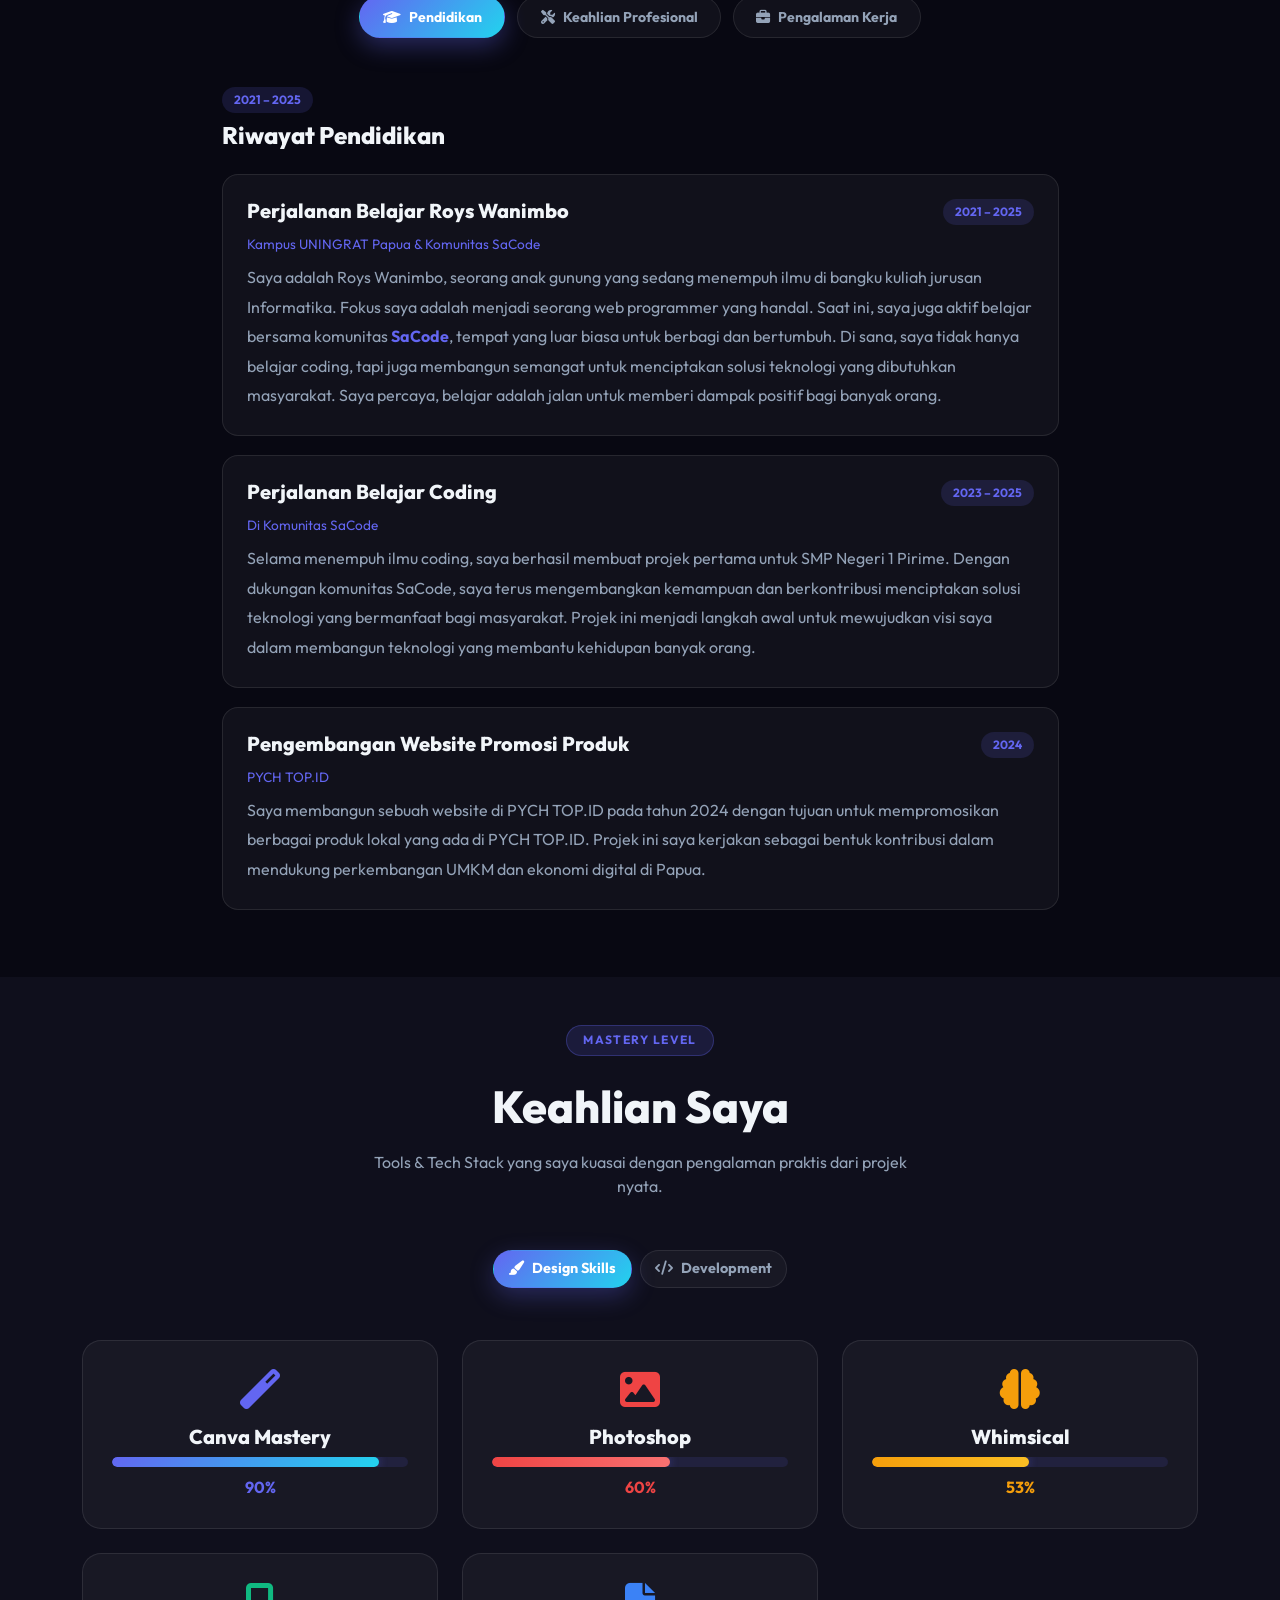
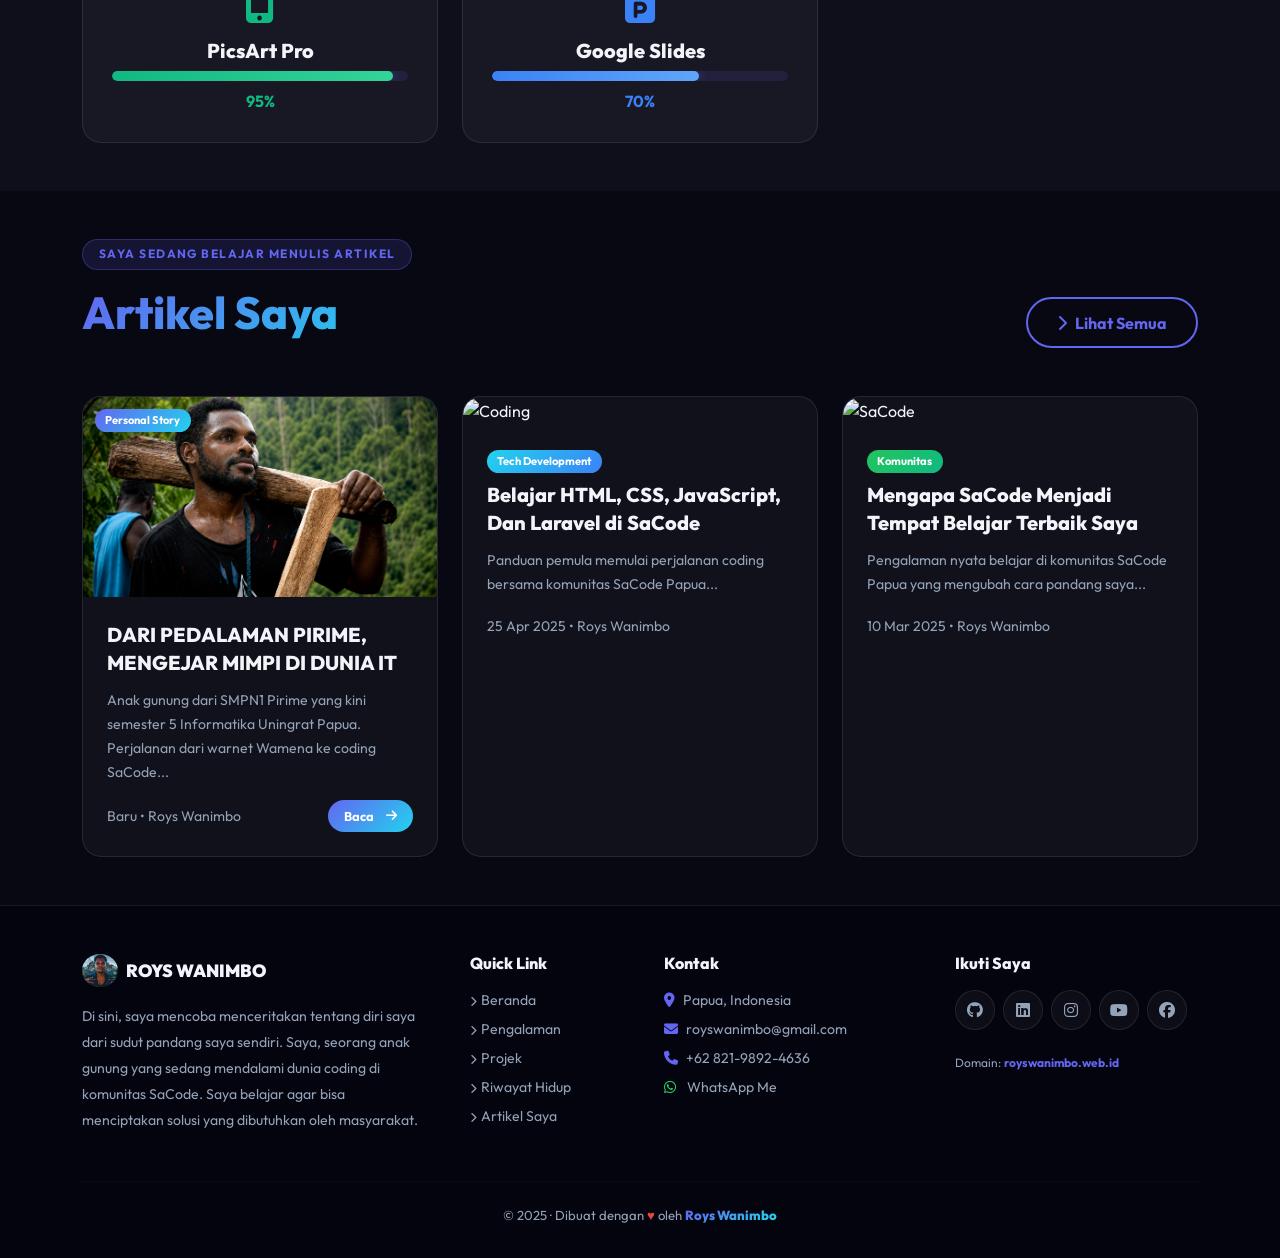
==== commit 046e70b0: "update website" ====
--- a/index.html
+++ b/index.html
@@ -181,6 +181,7 @@
    ============================================================ */
 *,*::before,*::after { box-sizing: border-box; margin:0; padding:0; }
 html { scroll-behavior: smooth; }
+html { scroll-behavior: smooth; overflow-x: hidden; width: 100%; }
 body {
   font-family: 'Outfit', sans-serif;
   background: var(--bg);
@@ -188,6 +189,8 @@
   overflow-x: hidden;
   overflow-x: hidden; /* Mencegah seluruh halaman bergeser ke samping */
     width: 100%;
+  overflow-x: hidden; /* Mutlak mencegah geser kanan-kiri */
+  width: 100%;
   transition: background .35s, color .35s;
 }
 img,svg,video { max-width:100%; height:auto; }
@@ -349,6 +352,7 @@
    ============================================================ */
 .hero-section {
   min-height: 100vh;
+  min-height: 100dvh; /* Menggunakan Dynamic Viewport Height agar pas di layar HP */
   padding-top: 90px;
   background:
     radial-gradient(circle at 15% 30%, rgba(99,102,241,.25) 0%, transparent 45%),
@@ -356,8 +360,10 @@
     linear-gradient(135deg, var(--bg) 0%, var(--bg2) 50%, var(--bg) 100%);
   position:relative;
   overflow:hidden;
+  overflow: hidden;
   display:flex;
   overflow-x: clip; /* Mencegah elemen dekorasi menyebabkan scroll horizontal */
+  overflow-x: hidden; 
   align-items:center;
 }
 .hero-grid {
@@ -422,6 +428,7 @@
   padding:1.2rem 1.6rem;
   min-width:140px;
   transition:.35s;
+  flex: 1 1 140px; /* Membuat stat card lebih fleksibel di mobile */
 }
 .stat-card:hover { transform:translateY(-6px); border-color:var(--primary); }
 .stat-card h3 { font-size:2rem; font-weight:900; color:var(--text); }
@@ -433,6 +440,7 @@
   display:inline-flex;
   align-items:center;
   justify-content:center;
+  max-width: 100%;
 }
 .hero-img {
   width: clamp(260px,32vw,420px);
@@ -451,6 +459,8 @@
   height:calc(100% + 40px);
   width:calc(100% + 15px);
   height:calc(100% + 15px);
+  width: 105%;
+  height: 105%;
   border-radius:50%;
   border: 2px solid rgba(99,102,241,.15);
   animation: pulse 3s ease-in-out infinite;
@@ -469,9 +479,12 @@
   box-shadow: 0 10px 30px var(--shadow);
   z-index:5;
   animation: floatChip 3s ease-in-out infinite;
+  pointer-events: none; /* Agar tidak mengganggu interaksi sentuhan */
 }
 .float-chip.top { top:10%; left:-15%; }
 .float-chip.bot { bottom:10%; right:-12%; animation-delay:.8s; }
+.float-chip.top { top:10%; left: 0; }
+.float-chip.bot { bottom:10%; right: 0; animation-delay:.8s; }
 @keyframes floatChip { 0%,100%{transform:translateY(0);} 50%{transform:translateY(-10px);} }
 
 /* ============================================================
@@ -757,6 +770,9 @@
   .hero-section { 
     text-align:center; 
     overflow-x: hidden; /* Pastikan tidak ada bocor ke samping */
+    min-height: auto; /* Biarkan konten menentukan tinggi jika di HP */
+    padding-top: 110px;
+    padding-bottom: 50px;
   }
   .hero-desc { margin-inline:auto; }
   .hero-stats { justify-content:center; }
@@ -778,6 +794,9 @@
     right: 10%; /* Ubah dari negatif ke positif */
     transform: none;
   }
+  /* Posisikan chip lebih aman di tengah agar tidak membuat layar melebar */
+  .float-chip.top { top: 0; left: 50%; transform: translateX(-50%) !important; }
+  .float-chip.bot { bottom: -15px; left: 50%; transform: translateX(-50%) !important; }
   .timeline-line { display:none; }
 }
 
@@ -785,14 +804,18 @@
   .hero-title { font-size:2.2rem; }
   .hero-title { 
     font-size: 2.2rem; 
+    font-size: clamp(2rem, 10vw, 2.8rem); 
     word-break: break-word; 
   }
+  .typing-wrap { min-height: 2.5rem; }
 
   /* Perkecil chip di HP agar pas dengan lebar layar */
   .float-chip {
     font-size: 0.65rem;
+    font-size: 0.75rem;
     padding: 0.4rem 0.8rem;
     max-width: 120px;
+    width: max-content;
     white-space: nowrap;
   }
 
@@ -807,6 +830,7 @@
   .float-chip.top { top: -10px; font-size: .65rem; padding: .4rem .8rem; }
   .float-chip.bot { bottom: -10px; font-size: .65rem; padding: .4rem .8rem; }
   .hero-img-wrap { max-width: 100%; } /* Memastikan container gambar tidak melebihi lebar viewport */
+  .hero-img { width: 250px; height: 260px; }
 }
 </style>
 </head>
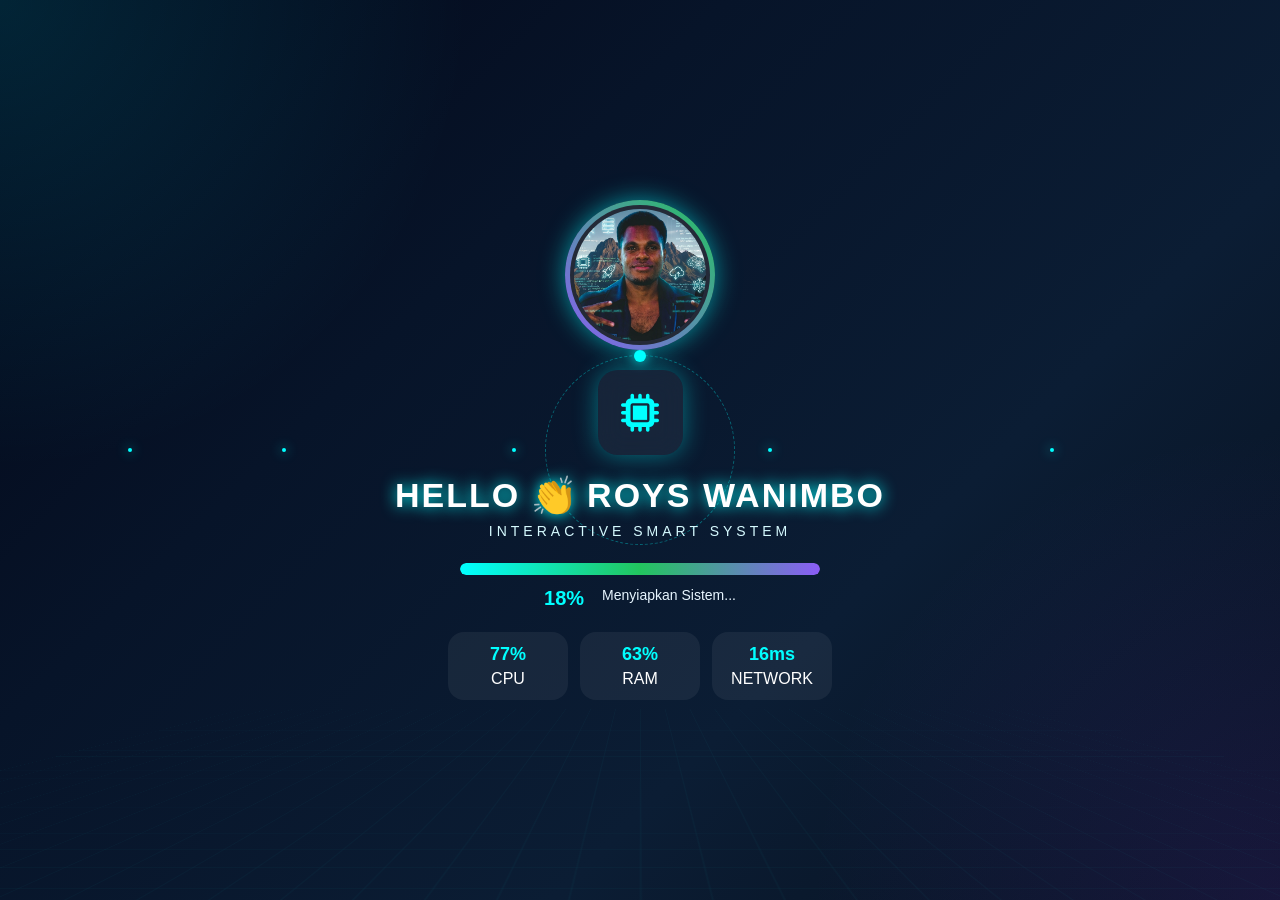
==== commit 0b59d1f9: "first commit" ====
--- a/index.html
+++ b/index.html
@@ -1,1707 +1,385 @@
 <!DOCTYPE html>
-<html lang="id" data-theme="dark">
-
+<html lang="id">
 <head>
-
-  <!-- BASIC -->
-  <meta charset="UTF-8">
-  <meta name="viewport"
-        content="width=device-width, initial-scale=1, viewport-fit=cover">
-
-  <!-- SEO TITLE -->
-  <title>
-    Roys Wanimbo | Frontend Developer Papua
-  </title>
-
-  <!-- SEO META -->
-  <meta name="title"
-        content="Roys Wanimbo | Frontend Developer Papua">
-
-  <meta name="description"
-        content="Portfolio resmi Roys Wanimbo - Frontend Developer, UI Designer, dan kreator website modern dari Papua.">
-
-  <meta name="keywords"
-        content="Roys Wanimbo, Roys Papua, Frontend Developer Papua, Web Developer Papua, UI Designer Papua, Portfolio Roys Wanimbo">
-
-  <!-- AUTHOR -->
-  <meta name="author"
-        content="Roys Wanimbo">
-
-  <meta name="creator"
-        content="Roys Wanimbo">
-
-  <meta name="publisher"
-        content="Roys Wanimbo">
-
-  <!-- COPYRIGHT -->
-  <meta name="copyright"
-        content="Copyright © 2026 Roys Wanimbo. All Rights Reserved.">
-
-  <meta name="designer"
-        content="Roys Wanimbo">
-
-  <meta name="developer"
-        content="Roys Wanimbo">
-
-  <meta name="owner"
-        content="Roys Wanimbo">
-
-  <!-- GOOGLE -->
-  <meta name="robots"
-        content="index, follow">
-
-  <meta name="googlebot"
-        content="index, follow">
-
-  <meta name="language"
-        content="Indonesian">
-
-  <meta name="revisit-after"
-        content="7 days">
-
-  <!-- THEME -->
-  <meta name="theme-color"
-        content="#050816">
-
-  <!-- OPEN GRAPH -->
-  <meta property="og:type"
-        content="website">
-
-  <meta property="og:title"
-        content="Roys Wanimbo | Frontend Developer Papua">
-
-  <meta property="og:description"
-        content="Website portfolio resmi Roys Wanimbo dari Papua.">
-
-  <meta property="og:image"
-        content="https://wanimboroys35-pixel.github.io/assets/images/roys/Profile-roys.png">
-
-  <meta property="og:url"
-        content="https://wanimboroys35-pixel.github.io/">
-
-  <meta property="og:site_name"
-        content="Roys Wanimbo">
-
-  <!-- TWITTER -->
-  <meta name="twitter:card"
-        content="summary_large_image">
-
-  <meta name="twitter:title"
-        content="Roys Wanimbo | Frontend Developer Papua">
-
-  <meta name="twitter:description"
-        content="Portfolio modern Roys Wanimbo dari Papua.">
-
-  <meta name="twitter:image"
-        content="https://wanimboroys35-pixel.github.io/assets/images/roys/Profile-roys.png">
-
-  <!-- CANONICAL -->
-  <link rel="canonical"
-        href="https://wanimboroys35-pixel.github.io/">
-
-  <!-- ICON -->
-  <link rel="icon"
-        href="assets/images/roys/Profile-roys.png"
-        type="image/png">
-
-  <!-- GOOGLE SITE VERIFICATION -->
-  <meta name="google-site-verification"
-        content="ISI_KODE_GSC_KAMU">
-
-  <!-- BOOTSTRAP -->
-  <link href="https://cdn.jsdelivr.net/npm/bootstrap@5.3.2/dist/css/bootstrap.min.css"
-        rel="stylesheet">
-
-  <!-- FONT AWESOME -->
-  <link rel="stylesheet"
-        href="https://cdnjs.cloudflare.com/ajax/libs/font-awesome/6.5.1/css/all.min.css">
-
-  <!-- GOOGLE FONT -->
-  <link href="https://fonts.googleapis.com/css2?family=Outfit:wght@300;400;500;600;700;800;900&display=swap"
-        rel="stylesheet">
-
-  <!-- AOS -->
-  <link href="https://cdn.jsdelivr.net/npm/aos@2.3.4/dist/aos.css"
-        rel="stylesheet">
-
-  <!-- STRUCTURED DATA -->
-  <script type="application/ld+json">
-  {
-    "@context":"https://schema.org",
-    "@type":"Person",
-    "name":"Roys Wanimbo",
-    "url":"https://wanimboroys35-pixel.github.io/",
-    "image":"https://wanimboroys35-pixel.github.io/assets/images/roys/Profile-roys.png",
-    "jobTitle":"Frontend Developer",
-    "description":"Frontend Developer dan UI Designer dari Papua",
-    "sameAs":[
-      "https://github.com/wanimboroys35-pixel"
-    ]
-  }
-  </script>
+<meta charset="UTF-8">
+<meta name="viewport" content="width=device-width, initial-scale=1.0">
+<title>Roys Loader Website</title>
+
+<link rel="stylesheet" href="https://cdnjs.cloudflare.com/ajax/libs/font-awesome/6.5.0/css/all.min.css">
 
 <style>
-/* ============================================================
-   CSS VARIABLES — DARK / LIGHT THEME
-   ============================================================ */
-:root {
-  --primary:        #6366f1;
-  --primary-glow:   #818cf8;
-  --accent:         #22d3ee;
-  --grad:           linear-gradient(135deg,#6366f1,#22d3ee);
-
-  /* dark defaults */
-  --bg:             #080812;
-  --bg2:            #0f0f1c;
-  --bg3:            #16162a;
-  --card:           rgba(255,255,255,0.04);
-  --card-border:    rgba(255,255,255,0.09);
-  --text:           #f1f5f9;
-  --text-muted:     #94a3b8;
-  --nav-bg:         rgba(8,8,18,0.85);
-  --footer-bg:      #04040e;
-  --shadow:         rgba(0,0,0,0.4);
-}
-
-[data-theme="light"] {
-  --bg:             #f0f4ff;
-  --bg2:            #e8eeff;
-  --bg3:            #dde5ff;
-  --card:           rgba(255,255,255,0.75);
-  --card-border:    rgba(99,102,241,0.2);
-  --text:           #1e1b4b;
-  --text-muted:     #64748b;
-  --nav-bg:         rgba(240,244,255,0.92);
-  --footer-bg:      #dde5ff;
-  --shadow:         rgba(99,102,241,0.15);
-}
-
-/* ============================================================
-   BASE
-   ============================================================ */
-*,*::before,*::after { box-sizing: border-box; margin:0; padding:0; }
-html { scroll-behavior: smooth; }
-html { scroll-behavior: smooth; overflow-x: hidden; width: 100%; }
-body {
-  font-family: 'Outfit', sans-serif;
-  background: var(--bg);
-  color: var(--text);
-  overflow-x: hidden;
-  overflow-x: hidden; /* Mencegah seluruh halaman bergeser ke samping */
-    width: 100%;
-  overflow-x: hidden; /* Mutlak mencegah geser kanan-kiri */
-  width: 100%;
-  transition: background .35s, color .35s;
-}
-img,svg,video { max-width:100%; height:auto; }
-a { text-decoration:none; color:inherit; }
-::-webkit-scrollbar { width:6px; }
-::-webkit-scrollbar-track { background:var(--bg); }
-::-webkit-scrollbar-thumb { background:var(--primary); border-radius:4px; }
-
-/* ============================================================
-   UTILITIES
-   ============================================================ */
-.gradient-text {
-  background: var(--grad);
-  -webkit-background-clip:text;
-  -webkit-text-fill-color:transparent;
-  background-clip:text;
-}
-.glass {
-  background: var(--card);
-  backdrop-filter: blur(20px);
-  -webkit-backdrop-filter: blur(20px);
-  border: 1px solid var(--card-border);
-  border-radius: 1rem;
-}
-.glass:hover {
-  border-color: var(--primary);
-  box-shadow: 0 20px 40px var(--shadow);
-  transform: translateY(-6px);
-  transition: all .35s ease;
-}
-.section-label {
-  display: inline-block;
-  background: rgba(99,102,241,.15);
-  border: 1px solid rgba(99,102,241,.3);
-  color: var(--primary);
-  font-size:.75rem;
-  font-weight:700;
-  letter-spacing:.12em;
-  text-transform:uppercase;
-  padding:.35rem 1rem;
-  border-radius:50px;
-}
-.section-heading {
-  font-size: clamp(1.8rem,4vw,2.8rem);
-  font-weight:800;
-  color: var(--text);
-  margin:.5rem 0;
-}
-.btn-glow {
-  background: var(--grad);
-  color:#fff;
-  border:none;
-  padding:.7rem 1.8rem;
-  border-radius:50px;
-  font-weight:700;
-  transition:.3s;
-  display:inline-flex;
-  align-items:center;
-  gap:.5rem;
-}
-.btn-glow:hover {
-  transform:translateY(-3px);
-  box-shadow:0 12px 30px rgba(99,102,241,.45);
-  color:#fff;
-}
-.btn-outline-glow {
-  border: 2px solid var(--primary);
-  color: var(--primary);
-  background: transparent;
-  padding:.7rem 1.8rem;
-  border-radius:50px;
-  font-weight:700;
-  transition:.3s;
-  display:inline-flex;
-  align-items:center;
-  gap:.5rem;
-}
-.btn-outline-glow:hover {
-  background: var(--primary);
-  color:#fff;
-  transform:translateY(-3px);
-}
-
-/* ============================================================
-   NAVBAR
-   ============================================================ */
-#navbar {
-  position: fixed;
-  top:0; left:0; right:0;
-  z-index: 1000;
-  background: var(--nav-bg);
-  backdrop-filter: blur(20px);
-  -webkit-backdrop-filter: blur(20px);
-  border-bottom: 1px solid var(--card-border);
-  transition: background .35s, border .35s;
-}
-.navbar-brand-name {
-  font-size:1.15rem;
-  font-weight:900;
-  color: var(--text);
-}
-.nav-link {
-  color: var(--text-muted) !important;
-  font-weight:600;
-  font-size:.9rem;
-  padding:.45rem .9rem !important;
-  border-radius:.5rem;
-  transition:.25s;
-  position:relative;
-}
-.nav-link:hover, .nav-link.active {
-  color: var(--primary) !important;
-  background: rgba(99,102,241,.1);
-}
-#navbarMenu {
-  z-index:1040;
-}
-#navbarMenu.show {
-  background: var(--nav-bg);
-  backdrop-filter:blur(20px);
-  border-radius:1rem;
-  padding:1rem;
-  margin-top:.75rem;
-}
-/* Theme Toggle */
-.theme-toggle {
-  width:42px; height:42px;
-  display:flex; align-items:center; justify-content:center;
-  background: var(--card);
-  border: 1px solid var(--card-border);
-  border-radius:50%;
-  cursor:pointer;
-  transition:.3s;
-  font-size:1.1rem;
-  color: var(--text);
-  flex-shrink:0;
-}
-.theme-toggle:hover {
-  background: rgba(99,102,241,.15);
-  border-color: var(--primary);
-}
-/* WA Button */
-.btn-wa {
-  background: linear-gradient(135deg,#25D366,#128C7E);
-  color:#fff;
-  padding:.5rem 1.2rem;
-  border-radius:50px;
-  font-weight:700;
-  font-size:.85rem;
-  transition:.3s;
-  display:inline-flex;
-  align-items:center;
-  gap:.4rem;
-}
-.btn-wa:hover { transform:translateY(-2px); box-shadow:0 8px 20px rgba(37,211,102,.4); color:#fff; }
-
-/* ============================================================
-   HERO
-   ============================================================ */
-.hero-section {
-  min-height: 100vh;
-  min-height: 100dvh; /* Menggunakan Dynamic Viewport Height agar pas di layar HP */
-  padding-top: 90px;
-  background:
-    radial-gradient(circle at 15% 30%, rgba(99,102,241,.25) 0%, transparent 45%),
-    radial-gradient(circle at 85% 70%, rgba(34,211,238,.2) 0%, transparent 45%),
-    linear-gradient(135deg, var(--bg) 0%, var(--bg2) 50%, var(--bg) 100%);
-  position:relative;
-  overflow:hidden;
-  overflow: hidden;
-  display:flex;
-  overflow-x: clip; /* Mencegah elemen dekorasi menyebabkan scroll horizontal */
-  overflow-x: hidden; 
-  align-items:center;
-}
-.hero-grid {
-  position:absolute; inset:0;
-  background-image:
-    linear-gradient(rgba(99,102,241,.04) 1px, transparent 1px),
-    linear-gradient(90deg, rgba(99,102,241,.04) 1px, transparent 1px);
-  background-size: 55px 55px;
-  pointer-events:none;
-}
-.hero-badge {
-  display:inline-flex;
-  align-items:center;
-  gap:.6rem;
-  background: rgba(99,102,241,.12);
-  border: 1px solid rgba(99,102,241,.3);
-  color: var(--primary-glow);
-  font-size:.8rem;
-  font-weight:700;
-  padding:.5rem 1.2rem;
-  border-radius:50px;
-  letter-spacing:.05em;
-}
-.hero-title {
-  font-size: clamp(2.5rem,6vw,5rem);
-  font-size: clamp(2.2rem,6vw,5rem);
-  font-size: clamp(2.2rem, 6vw, 5rem);
-  font-weight:900;
-  line-height:1.05;
-  color: var(--text);
-  margin:1rem 0;
-  word-wrap: break-word;
-  word-break: break-word; /* Mencegah teks panjang merusak layout */
-}
-.typing-wrap { min-height:3rem; margin:.5rem 0 1rem; }
-.typing-text {
-  font-size: clamp(1rem,2.2vw,1.6rem);
-  font-weight:700;
-  color: var(--accent);
-  border-right: 3px solid var(--accent);
-  padding-right:.4rem;
-  display:inline-block;
-}
-.hero-desc {
-  color: var(--text-muted);
-  font-size:clamp(.9rem,1.5vw,1.05rem);
-  line-height:1.85;
-  max-width:540px;
-  margin-bottom:1.5rem;
-}
-.hero-stats {
-  display:flex;
-  gap:1rem;
-  flex-wrap:wrap;
-  margin-top:1.5rem;
-}
-.stat-card {
-  background: var(--card);
-  border: 1px solid var(--card-border);
-  backdrop-filter:blur(15px);
-  border-radius:1.2rem;
-  padding:1.2rem 1.6rem;
-  min-width:140px;
-  transition:.35s;
-  flex: 1 1 140px; /* Membuat stat card lebih fleksibel di mobile */
-}
-.stat-card:hover { transform:translateY(-6px); border-color:var(--primary); }
-.stat-card h3 { font-size:2rem; font-weight:900; color:var(--text); }
-.stat-card span { font-size:.8rem; color:var(--text-muted); font-weight:600; }
-
-/* Hero image */
-.hero-img-wrap {
-  position:relative;
-  display:inline-flex;
-  align-items:center;
-  justify-content:center;
-  max-width: 100%;
-}
-.hero-img {
-  width: clamp(260px,32vw,420px);
-  height: clamp(260px,32vw,420px);
-  object-fit:cover;
-  border-radius:50%;
-  border: 4px solid rgba(99,102,241,.4);
-  box-shadow: 0 0 60px rgba(99,102,241,.3), 0 0 120px rgba(34,211,238,.15);
-  animation: floatImg 4s ease-in-out infinite;
-  position:relative; z-index:3;
-}
-@keyframes floatImg { 0%,100%{transform:translateY(0);} 50%{transform:translateY(-16px);} }
-.hero-glow-ring {
-  position:absolute;
-  width:calc(100% + 40px);
-  height:calc(100% + 40px);
-  width:calc(100% + 15px);
-  height:calc(100% + 15px);
-  width: 105%;
-  height: 105%;
-  border-radius:50%;
-  border: 2px solid rgba(99,102,241,.15);
-  animation: pulse 3s ease-in-out infinite;
-}
-@keyframes pulse { 0%,100%{opacity:.4;transform:scale(1);} 50%{opacity:1;transform:scale(1.04);} }
-.float-chip {
-  position:absolute;
-  background: var(--card);
-  border: 1px solid var(--card-border);
-  backdrop-filter:blur(16px);
-  color: var(--text);
-  padding:.75rem 1.2rem;
-  border-radius:1rem;
-  font-weight:700;
-  font-size:.8rem;
-  box-shadow: 0 10px 30px var(--shadow);
-  z-index:5;
-  animation: floatChip 3s ease-in-out infinite;
-  pointer-events: none; /* Agar tidak mengganggu interaksi sentuhan */
-}
-.float-chip.top { top:10%; left:-15%; }
-.float-chip.bot { bottom:10%; right:-12%; animation-delay:.8s; }
-.float-chip.top { top:10%; left: 0; }
-.float-chip.bot { bottom:10%; right: 0; animation-delay:.8s; }
-@keyframes floatChip { 0%,100%{transform:translateY(0);} 50%{transform:translateY(-10px);} }
-
-/* ============================================================
-   TECH STACK STRIP
-   ============================================================ */
-.tech-strip {
-  background: var(--bg2);
-  border-top: 1px solid var(--card-border);
-  border-bottom: 1px solid var(--card-border);
-  padding: 2rem 0;
-}
-.tech-item {
-  display:flex;
-  flex-direction:column;
-  align-items:center;
-  gap:.5rem;
-  cursor:default;
-  transition:.3s;
-}
-.tech-item i {
-  font-size:2.2rem;
-  color: var(--text-muted);
-  transition:.3s;
-}
-.tech-item:hover i { color:var(--primary); transform:scale(1.2) rotate(5deg); }
-.tech-item span { font-size:.7rem; font-weight:700; color:var(--text-muted); letter-spacing:.08em; text-transform:uppercase; }
-
-/* ============================================================
-   EXPERIENCE / KOMUNITAS
-   ============================================================ */
-.exp-section { background:var(--bg); }
-.exp-card {
-  background: var(--card);
-  border: 1px solid var(--card-border);
-  backdrop-filter:blur(20px);
-  border-radius:1.5rem;
-  padding:2rem;
-  transition:.4s;
-  position:relative;
-  overflow:hidden;
-  height:100%;
-}
-.exp-card::before {
-  content:'';
-  position:absolute;
-  top:-80px; right:-80px;
-  width:180px; height:180px;
-  border-radius:50%;
-  filter:blur(80px);
-  opacity:.25;
-  pointer-events:none;
-}
-.exp-card.blue::before { background:#2563eb; }
-.exp-card.cyan::before { background:#06b6d4; }
-.exp-card:hover { transform:translateY(-10px); border-color:rgba(99,102,241,.5); box-shadow:0 30px 60px var(--shadow); }
-.exp-logo {
-  width:54px; height:54px;
-  background:rgba(99,102,241,.12);
-  border-radius:1rem;
-  display:flex; align-items:center; justify-content:center;
-  flex-shrink:0;
-}
-.exp-logo img { width:38px; }
-.exp-img {
-  width:100%; height:220px;
-  object-fit:cover;
-  border-radius:1rem;
-  transition:.4s;
-}
-.exp-card:hover .exp-img { transform:scale(1.03); }
-.cert-wrap { position:relative; border-radius:1rem; overflow:hidden; }
-.cert-overlay {
-  position:absolute; inset:0;
-  background:rgba(0,0,0,.55);
-  display:flex; align-items:center; justify-content:center;
-  opacity:0; transition:.35s;
-}
-.cert-wrap:hover .cert-overlay { opacity:1; }
-
-/* ============================================================
-   PROJECTS
-   ============================================================ */
-.projects-section { background:var(--bg2); }
-.proj-card {
-  background: var(--card);
-  border: 1px solid var(--card-border);
-  border-radius:1.2rem;
-  overflow:hidden;
-  transition:.4s;
-}
-.proj-card:hover { transform:translateY(-10px) scale(1.02); border-color:var(--primary); box-shadow:0 25px 50px var(--shadow); }
-.proj-card img { transition:.5s; }
-.proj-card:hover img { transform:scale(1.1); }
-.proj-badge {
-  background: var(--grad);
-  color:#fff;
-  font-size:.7rem;
-  font-weight:700;
-  padding:.2rem .65rem;
-  border-radius:50px;
-}
-
-/* ============================================================
-   RIWAYAT / TIMELINE
-   ============================================================ */
-.timeline-section { background:var(--bg); }
-.rn-tabs {
-  display:flex; gap:.75rem; flex-wrap:wrap;
-}
-.rn-tab-btn {
-  border:1px solid var(--card-border);
-  background: var(--card);
-  color: var(--text-muted);
-  padding:.6rem 1.4rem;
-  border-radius:50px;
-  font-weight:700;
-  font-size:.88rem;
-  cursor:pointer;
-  transition:.3s;
-}
-.rn-tab-btn.active {
-  background: var(--grad);
-  color:#fff;
-  border-color:transparent;
-  box-shadow:0 8px 25px rgba(99,102,241,.35);
-}
-.rn-tab-pane { display:none; }
-.rn-tab-pane.active { display:block; animation:fadeInTab .4s ease; }
-@keyframes fadeInTab { from{opacity:0;transform:translateY(12px);} to{opacity:1;transform:translateY(0);} }
-.timeline-line {
-  position:absolute;
-  left:50%; top:0; bottom:0;
-  width:2px;
-  background: linear-gradient(to bottom,var(--primary),var(--accent));
-  transform:translateX(-50%);
-}
-.tl-dot {
-  width:56px; height:56px;
-  background: var(--grad);
-  border-radius:50%;
-  display:flex; align-items:center; justify-content:center;
-  box-shadow:0 0 25px rgba(99,102,241,.5);
-  flex-shrink:0;
-}
-.resume-item {
-  background: var(--card);
-  border: 1px solid var(--card-border);
-  border-radius:1rem;
-  padding:1.5rem;
-  margin-bottom:1.2rem;
-  transition:.3s;
-}
-.resume-item:hover { border-color:var(--primary); transform:translateX(4px); }
-.resume-date {
-  background: rgba(99,102,241,.15);
-  color: var(--primary);
-  font-size:.75rem;
-  font-weight:700;
-  padding:.25rem .75rem;
-  border-radius:50px;
-  display:inline-block;
-  margin-bottom:.5rem;
-}
-
-/* Progress Bars */
-.skill-label { display:flex; justify-content:space-between; margin-bottom:.35rem; }
-.skill-label span { font-size:.85rem; font-weight:600; color:var(--text); }
-.skill-label .pct { color:var(--primary); }
-.progress { height:10px; background:rgba(99,102,241,.12); border-radius:10px; overflow:hidden; }
-.progress-bar {
-  border-radius:10px;
-  background: var(--grad);
-  box-shadow:0 0 10px rgba(99,102,241,.4);
-  width:0;
-  transition:width 1.5s cubic-bezier(.4,0,.2,1);
-}
-
-/* ============================================================
-   KEAHLIAN
-   ============================================================ */
-.skills-section { background:var(--bg2); }
-.skill-card {
-  background: var(--card);
-  border: 1px solid var(--card-border);
-  border-radius:1.2rem;
-  padding:1.8rem;
-  text-align:center;
-  transition:.4s;
-}
-.skill-card:hover { transform:translateY(-8px); border-color:var(--primary); box-shadow:0 20px 40px var(--shadow); }
-.skill-card i { font-size:2.5rem; margin-bottom:1rem; transition:.3s; }
-.skill-card:hover i { transform:scale(1.2) rotate(8deg); filter:drop-shadow(0 0 8px currentColor); }
-.skill-pills .nav-link {
-  background: var(--card);
-  border: 1px solid var(--card-border);
-  color: var(--text-muted) !important;
-  border-radius:50px;
-  padding:.55rem 1.4rem;
-  font-weight:700;
-  transition:.3s;
-  margin:.25rem;
-}
-.skill-pills .nav-link:hover { border-color:var(--primary); color:var(--primary) !important; }
-.skill-pills .nav-link.active {
-  background: var(--grad) !important;
-  color:#fff !important;
-  border-color:transparent;
-  box-shadow:0 8px 25px rgba(99,102,241,.3);
-}
-
-/* ============================================================
-   ARTIKEL
-   ============================================================ */
-.artikel-section { background:var(--bg); }
-.art-card {
-  background: var(--card);
-  border: 1px solid var(--card-border);
-  border-radius:1.2rem;
-  overflow:hidden;
-  transition:.4s;
-  height:100%;
-}
-.art-card:hover { transform:translateY(-8px); border-color:var(--primary); box-shadow:0 20px 40px var(--shadow); }
-.art-card img { height:200px; width:100%; object-fit:cover; transition:.5s; }
-.art-card:hover img { transform:scale(1.07); }
-
-/* ============================================================
-   FOOTER
-   ============================================================ */
-footer {
-  background: var(--footer-bg);
-  border-top: 1px solid var(--card-border);
-  padding:3rem 0 2rem;
-}
-.footer-social a {
-  width:40px; height:40px;
-  display:inline-flex; align-items:center; justify-content:center;
-  border-radius:50%;
-  background: var(--card);
-  border: 1px solid var(--card-border);
-  color: var(--text-muted);
-  transition:.3s;
-}
-.footer-social a:hover { color:var(--primary); border-color:var(--primary); transform:translateY(-4px); box-shadow:0 8px 20px rgba(99,102,241,.3); }
-
-/* ============================================================
-   SCROLL TOP
-   ============================================================ */
-#scrollTop {
-  position:fixed;
-  bottom:1.5rem; right:1.5rem;
-  z-index:999;
-  width:44px; height:44px;
-  background: var(--grad);
-  color:#fff;
-  border:none;
-  border-radius:50%;
-  display:flex; align-items:center; justify-content:center;
-  font-size:1rem;
-  cursor:pointer;
-  opacity:0; pointer-events:none;
-  transition:.35s;
-  box-shadow:0 8px 25px rgba(99,102,241,.4);
-}
-#scrollTop.visible { opacity:1; pointer-events:all; }
-#scrollTop:hover { transform:translateY(-4px); }
-
-/* ============================================================
-   MODAL ARTICLE
-   ============================================================ */
-.modal-content {
-  background: var(--bg2);
-  border: 1px solid var(--card-border);
-  color: var(--text);
-}
-.modal-body p, .modal-body { color: var(--text-muted); line-height:1.85; }
-
-/* ============================================================
-   MOBILE RESPONSIVE
-   ============================================================ */
-@media(max-width:991px) {
-  .hero-section { text-align:center; }
-  .hero-section { 
-    text-align:center; 
-    overflow-x: hidden; /* Pastikan tidak ada bocor ke samping */
-    min-height: auto; /* Biarkan konten menentukan tinggi jika di HP */
-    padding-top: 110px;
-    padding-bottom: 50px;
-  }
-  .hero-desc { margin-inline:auto; }
-  .hero-stats { justify-content:center; }
-  .hero-stats { justify-content:center; margin-inline:auto; }
-  .hero-img { margin-top:2.5rem; }
-  .float-chip.top { top:-3%; left:5%; }
-  .float-chip.bot { bottom:-5%; right:5%; }
-  .float-chip.top { top:-3%; left:50%; transform: translateX(-50%); right: auto; width: max-content; }
-  .float-chip.bot { bottom:-5%; left:50%; transform: translateX(-50%); right: auto; width: max-content; }
-
-  /* Menengahkan chip di mobile agar tidak keluar layar */
-  .float-chip.top { 
-    top: 5%; 
-    left: 10%; /* Ubah dari negatif ke positif */
-    transform: none;
-  }
-  .float-chip.bot { 
-    bottom: 5%; 
-    right: 10%; /* Ubah dari negatif ke positif */
-    transform: none;
-  }
-  /* Posisikan chip lebih aman di tengah agar tidak membuat layar melebar */
-  .float-chip.top { top: 0; left: 50%; transform: translateX(-50%) !important; }
-  .float-chip.bot { bottom: -15px; left: 50%; transform: translateX(-50%) !important; }
-  .timeline-line { display:none; }
-}
-
-@media(max-width:575px) {
-  .hero-title { font-size:2.2rem; }
-  .hero-title { 
-    font-size: 2.2rem; 
-    font-size: clamp(2rem, 10vw, 2.8rem); 
-    word-break: break-word; 
-  }
-  .typing-wrap { min-height: 2.5rem; }
-
-  /* Perkecil chip di HP agar pas dengan lebar layar */
-  .float-chip {
-    font-size: 0.65rem;
-    font-size: 0.75rem;
-    padding: 0.4rem 0.8rem;
-    max-width: 120px;
-    width: max-content;
-    white-space: nowrap;
-  }
-
-  .float-chip.top { top: 0; left: 5%; }
-  .float-chip.bot { bottom: 0; right: 5%; }
-
-  .stat-card { min-width:0; width:100%; }
-  .rn-tabs { flex-direction:column; }
-  .rn-tab-btn { width:100%; text-align:center; }
-  .float-chip { font-size:.7rem; padding:.55rem .9rem; }
-  /* Penyesuaian lebih lanjut untuk float-chip pada layar sangat kecil */
-  .float-chip.top { top: -10px; font-size: .65rem; padding: .4rem .8rem; }
-  .float-chip.bot { bottom: -10px; font-size: .65rem; padding: .4rem .8rem; }
-  .hero-img-wrap { max-width: 100%; } /* Memastikan container gambar tidak melebihi lebar viewport */
-  .hero-img { width: 250px; height: 260px; }
+*{
+margin:0;
+padding:0;
+box-sizing:border-box;
+font-family:Arial,sans-serif;
+}
+
+html,body{
+width:100%;
+height:100%;
+overflow:hidden;
+background:#020617;
+}
+
+/* ======================
+   LOADER FULL SCREEN
+====================== */
+#loader{
+position:fixed;
+inset:0;
+display:flex;
+justify-content:center;
+align-items:center;
+flex-direction:column;
+background:
+radial-gradient(circle at top left,#00eaff22 0%,transparent 30%),
+radial-gradient(circle at bottom right,#7c3aed22 0%,transparent 30%),
+linear-gradient(135deg,#020617,#071429,#0b1d34,#08111f);
+color:#fff;
+z-index:99999;
+overflow:hidden;
+transition:1s ease;
+}
+
+/* grid */
+.grid{
+position:absolute;
+inset:0;
+background:
+linear-gradient(#00ffff10 1px,transparent 1px),
+linear-gradient(90deg,#00ffff10 1px,transparent 1px);
+background-size:40px 40px;
+transform:perspective(800px) rotateX(70deg) scale(1.8);
+transform-origin:bottom;
+animation:gridMove 10s linear infinite;
+opacity:.4;
+}
+
+@keyframes gridMove{
+100%{background-position:0 40px,40px 0;}
+}
+
+/* particles */
+.particle{
+position:absolute;
+width:4px;
+height:4px;
+border-radius:50%;
+background:#00ffff;
+box-shadow:0 0 12px #00ffff;
+animation:float 8s linear infinite;
+}
+
+@keyframes float{
+0%{transform:translateY(100vh);}
+100%{transform:translateY(-20vh);}
+}
+
+/* profile image */
+.profile-wrap{
+position:relative;
+width:150px;
+height:150px;
+border-radius:50%;
+padding:5px;
+background:linear-gradient(45deg,#00ffff,#8b5cf6,#22c55e,#00ffff);
+background-size:300% 300%;
+animation:borderGlow 4s linear infinite;
+box-shadow:0 0 25px #00ffff88;
+z-index:10;
+}
+
+@keyframes borderGlow{
+0%{background-position:0% 50%;}
+50%{background-position:100% 50%;}
+100%{background-position:0% 50%;}
+}
+
+.profile{
+width:100%;
+height:100%;
+border-radius:50%;
+overflow:hidden;
+border:4px solid rgba(255,255,255,.08);
+background:#111827;
+}
+
+.profile img{
+width:100%;
+height:100%;
+object-fit:cover;
+animation:zoomPhoto 4s ease-in-out infinite;
+}
+
+@keyframes zoomPhoto{
+0%,100%{transform:scale(1);}
+50%{transform:scale(1.08);}
+}
+
+/* orbit ring */
+.orbit{
+position:absolute;
+width:190px;
+height:190px;
+border:1px dashed #00ffff55;
+border-radius:50%;
+animation:spin 8s linear infinite;
+z-index:2;
+}
+
+.orbit::before{
+content:"";
+position:absolute;
+top:-6px;
+left:50%;
+transform:translateX(-50%);
+width:12px;
+height:12px;
+border-radius:50%;
+background:#00ffff;
+box-shadow:0 0 12px #00ffff;
+}
+
+@keyframes spin{
+100%{transform:rotate(360deg);}
+}
+
+/* core icon */
+.core{
+margin-top:20px;
+width:85px;
+height:85px;
+border-radius:20px;
+display:flex;
+justify-content:center;
+align-items:center;
+background:rgba(255,255,255,.06);
+backdrop-filter:blur(12px);
+box-shadow:0 0 25px #00ffff66;
+animation:pulse 2s infinite;
+cursor:pointer;
+z-index:10;
+}
+
+.core i{
+font-size:38px;
+color:#00ffff;
+}
+
+@keyframes pulse{
+0%,100%{transform:scale(1);}
+50%{transform:scale(1.08);}
+}
+
+/* text */
+h1{
+margin-top:20px;
+font-size:34px;
+letter-spacing:2px;
+text-shadow:0 0 15px #00ffff;
+z-index:10;
+}
+
+.sub{
+margin-top:8px;
+font-size:14px;
+letter-spacing:4px;
+text-transform:uppercase;
+color:#d6faff;
+z-index:10;
+}
+
+/* progress */
+.progress-wrap{
+margin-top:24px;
+width:360px;
+max-width:90%;
+height:12px;
+background:#ffffff12;
+border-radius:40px;
+overflow:hidden;
+z-index:10;
+}
+
+.progress{
+height:100%;
+width:0%;
+border-radius:40px;
+background:linear-gradient(90deg,#00ffff,#22c55e,#8b5cf6);
+animation:load 6s linear forwards;
+}
+
+@keyframes load{
+100%{width:100%;}
+}
+
+.row{
+margin-top:12px;
+display:flex;
+gap:18px;
+z-index:10;
+}
+
+.percent{
+font-size:20px;
+font-weight:bold;
+color:#00ffff;
+}
+
+.status{
+font-size:14px;
+color:#e8f6ff;
+}
+
+/* cards */
+.stats{
+margin-top:22px;
+display:flex;
+gap:12px;
+flex-wrap:wrap;
+justify-content:center;
+z-index:10;
+}
+
+.card{
+padding:12px 16px;
+border-radius:16px;
+background:rgba(255,255,255,.06);
+min-width:120px;
+text-align:center;
+}
+
+.card b{
+display:block;
+font-size:18px;
+color:#00ffff;
+margin-bottom:5px;
+}
+
+/* mobile */
+@media(max-width:768px){
+.profile-wrap{width:120px;height:120px;}
+.orbit{width:155px;height:155px;}
+h1{font-size:24px;}
+.progress-wrap{width:280px;}
+.row{flex-direction:column;gap:5px;}
 }
 </style>
 </head>
 <body>
 
-<!-- ============================================================
-     NAVBAR
-     ============================================================ -->
-<header id="navbar">
-  <nav class="navbar navbar-expand-lg py-2">
-    <div class="container-xl">
-      <!-- Brand -->
-      <a href="#" class="navbar-brand d-flex align-items-center gap-2 text-decoration-none">
-        <img src="assets/images/roys/Profile-roys.png" alt="R" width="32" height="32" style="border-radius:50%;object-fit:cover;">
-        <span class="navbar-brand-name">ROYS <span class="gradient-text">WANIMBO</span></span>
-      </a>
-
-      <div class="d-flex align-items-center gap-2 d-lg-none">
-        <!-- Theme toggle mobile -->
-        <div class="theme-toggle" id="themeToggleMobile" aria-label="Toggle theme">
-          <i class="fas fa-moon" id="themeIconMobile"></i>
-        </div>
-        <button class="navbar-toggler border-0 p-1" type="button" data-bs-toggle="collapse" data-bs-target="#navbarMenu" aria-expanded="false">
-          <i class="fas fa-bars fs-5" style="color:var(--text);"></i>
-        </button>
-      </div>
-
-      <div class="collapse navbar-collapse" id="navbarMenu">
-        <ul class="navbar-nav ms-auto mb-2 mb-lg-0 align-items-lg-center gap-1">
-          <li class="nav-item"><a class="nav-link" href="#beranda"><i class="fas fa-home me-1"></i>Beranda</a></li>
-          <li class="nav-item"><a class="nav-link" href="#pengalaman"><i class="fas fa-users me-1"></i>Pengalaman</a></li>
-          <li class="nav-item"><a class="nav-link" href="#projek"><i class="fas fa-folder-open me-1"></i>Projek</a></li>
-          <li class="nav-item"><a class="nav-link" href="#riwayat"><i class="fas fa-scroll me-1"></i>Riwayat Hidup</a></li>
-          <li class="nav-item"><a class="nav-link" href="#keahlian"><i class="fas fa-chart-line me-1"></i>Keahlian</a></li>
-          <li class="nav-item"><a class="nav-link" href="#artikel"><i class="fas fa-file-alt me-1"></i>Artikel</a></li>
-          <li class="nav-item d-lg-none mt-2">
-            <a class="btn-wa d-inline-flex" href="https://wa.me/6282198924636?text=Hello%20Kaka%20Roys!" target="_blank" rel="noopener">
-              <i class="fab fa-whatsapp"></i> WhatsApp Me
-            </a>
-          </li>
-        </ul>
-        <div class="d-none d-lg-flex align-items-center gap-2 ms-3">
-          <div class="theme-toggle" id="themeToggle" aria-label="Toggle theme">
-            <i class="fas fa-moon" id="themeIcon"></i>
-          </div>
-          <a class="btn-wa" href="https://wa.me/6282198924636?text=Hello%20Kaka%20Roys%20saya%20tertarik%20sekali%20punya%20portopolio%20begini%20kaka!" target="_blank" rel="noopener">
-            <i class="fab fa-whatsapp"></i> WhatsApp Me
-          </a>
-        </div>
-      </div>
-    </div>
-  </nav>
-</header>
-
-<!-- ============================================================
-     HERO
-     ============================================================ -->
-<section class="hero-section" id="beranda">
-  <div class="hero-grid"></div>
-  <div class="container position-relative" style="z-index:2;">
-    <div class="row align-items-center g-5 py-5">
-      <!-- Left -->
-      <div class="col-lg-6" data-aos="fade-right" data-aos-duration="900">
-        <div class="hero-badge mb-3">
-          <i class="fas fa-rocket"></i> PORTFOLIO MODERN 2026
-        </div>
-        <h1 class="hero-title">
-          Hi, I'm<br>
-          <span class="gradient-text">Roys Wanimbo</span>
-        </h1>
-        <div class="typing-wrap">
-          <span class="typing-text" id="typingEl"></span>
-        </div>
-        <p class="hero-desc">
-          Halo, Saya Roys! Saya mahasiswa Informatika di Uningrat Papua, fokus belajar web programming. Saat ini saya aktif di komunitas SaCode yang metode belajarnya sangat mudah dipahami.
-        </p>
-        <div class="d-flex flex-wrap gap-3">
-          <a href="#projek" class="btn-glow"><i class="fas fa-rocket"></i> Lihat Project</a>
-          <a href="https://wa.me/6282198924636" class="btn-outline-glow" target="_blank"><i class="fab fa-whatsapp"></i> Hubungi Saya</a>
-        </div>
-        <div class="hero-stats">
-          <div class="stat-card">
-            <h3 class="gradient-text">8</h3>
-            <span>Projek Dibuat</span>
-          </div>
-          <div class="stat-card">
-            <h3 class="gradient-text">2+</h3>
-            <span>Tahun Belajar</span>
-          </div>
-          <div class="stat-card">
-            <h3 class="gradient-text">100%</h3>
-            <span>Dedikasi</span>
-          </div>
-        </div>
-      </div>
-      <!-- Right -->
-      <div class="col-lg-6 text-center" data-aos="fade-left" data-aos-duration="900">
-        <div class="hero-img-wrap">
-          <div class="float-chip top">⚡ UI/UX Designer</div>
-          <div class="hero-glow-ring"></div>
-          <img src="assets/images/roys/Profile-roys.png" class="hero-img" alt="Roys Wanimbo">
-          <div class="float-chip bot">🚀 Frontend Developer</div>
-        </div>
-      </div>
-    </div>
-  </div>
-</section>
-
-<!-- ============================================================
-     TECH STRIP
-     ============================================================ -->
-<section class="tech-strip">
-  <div class="container-xl">
-    <div class="row align-items-center g-4">
-      <div class="col-md-3 text-center text-md-start" data-aos="fade-right">
-        <div class="d-flex align-items-center gap-3 justify-content-center justify-content-md-start">
-          <i class="fas fa-medal text-warning fs-2"></i>
-          <div>
-            <div class="fw-800 fs-5" style="color:var(--text);font-weight:900;">LEBIH DARI</div>
-            <div class="fw-900 fs-3 gradient-text">2 TAHUN</div>
-            <div style="color:var(--text-muted);font-size:.7rem;font-weight:700;letter-spacing:.1em;">PENGALAMAN</div>
-          </div>
-        </div>
-      </div>
-      <div class="col-md-9">
-        <div class="d-flex flex-wrap justify-content-center justify-content-md-end gap-4" data-aos="fade-left">
-          <div class="tech-item"><i class="fab fa-html5" style="color:#e44d26;"></i><span>HTML</span></div>
-          <div class="tech-item"><i class="fab fa-css3-alt" style="color:#1572b6;"></i><span>CSS</span></div>
-          <div class="tech-item"><i class="fab fa-js" style="color:#f7df1e;"></i><span>JS</span></div>
-          <div class="tech-item"><i class="fas fa-wind" style="color:#38bdf8;"></i><span>TAILWIND</span></div>
-          <div class="tech-item"><i class="fab fa-bootstrap" style="color:#7952b3;"></i><span>BOOTSTRAP</span></div>
-          <div class="tech-item"><i class="fab fa-laravel" style="color:#ff2d20;"></i><span>LARAVEL</span></div>
-          <div class="tech-item"><i class="fab fa-wordpress" style="color:#21759b;"></i><span>WORDPRESS</span></div>
-        </div>
-      </div>
-    </div>
-  </div>
-</section>
-
-<!-- ============================================================
-     PENGALAMAN / KOMUNITAS & SERTIFIKAT
-     ============================================================ -->
-<section class="exp-section py-5" id="pengalaman">
-  <div class="container-xl">
-    <div class="text-center mb-5" data-aos="fade-up">
-      <div class="section-label mb-3">KOMUNITAS &amp; SERTIFIKAT</div>
-      <h2 class="section-heading">Perjalanan Belajar Coding Saya</h2>
-      <p style="color:var(--text-muted);max-width:600px;margin:1rem auto;line-height:1.85;">
-        Saya terus belajar dan berkembang bersama komunitas coding Papua untuk membangun masa depan digital yang lebih baik.
-      </p>
-    </div>
-    <div class="row g-4">
-      <!-- Card 1 -->
-      <div class="col-lg-6" data-aos="fade-right" data-aos-delay="100">
-        <div class="exp-card blue">
-          <div class="d-flex align-items-center gap-3 mb-4">
-            <div class="exp-logo">
-              <img src="https://sacode.web.id/images/logo-sacode-web-2025-light.png" alt="SaCode">
-            </div>
-            <div>
-              <h5 style="color:var(--text);font-weight:900;margin:0;">Belajar Coding di SaCode Papua</h5>
-              <span style="color:#60a5fa;font-size:.8rem;font-weight:700;">2+ Tahun Pengalaman Belajar</span>
-            </div>
-          </div>
-          <img src="assets/images/roys/Profile-roys.png" class="exp-img mb-4" alt="Roys Wanimbo di SaCode">
-          <p style="color:var(--text-muted);line-height:1.85;font-size:.92rem;">
-            Sejak tahun 2023 saya aktif belajar coding dan web development bersama komunitas SaCode Papua.
-            Saya mempelajari HTML, CSS, JavaScript, serta membangun berbagai project website modern dan mobile-friendly.
-          </p>
-          <div class="d-flex justify-content-between align-items-center mt-3 pt-3" style="border-top:1px solid var(--card-border);">
-            <div class="d-flex align-items-center gap-2">
-              <img src="https://sacode.web.id/images/logo-sacode-web-2025-light.png" alt="logo" width="22">
-              <span style="color:var(--text);font-weight:800;font-size:.85rem;">SaCode Papua</span>
-            </div>
-            <div class="text-end">
-              <div style="color:var(--text);font-weight:800;font-size:.85rem;">2023 – Sekarang</div>
-              <div style="color:#22c55e;font-size:.75rem;font-weight:700;">Masih Aktif Belajar</div>
-            </div>
-          </div>
-        </div>
-      </div>
-      <!-- Card 2 -->
-      <div class="col-lg-6" data-aos="fade-left" data-aos-delay="100">
-        <div class="exp-card cyan" style="--before-pos:bottom -80px left -80px;">
-          <div class="d-flex align-items-center gap-3 mb-4">
-            <div class="exp-logo">
-              <img src="https://sacode.web.id/images/logo-sacode-web-2025-light.png" alt="SaCode">
-            </div>
-            <div>
-              <h5 style="color:var(--text);font-weight:900;margin:0;">Sertifikat JavaScript SaCode</h5>
-              <span style="color:#22d3ee;font-size:.8rem;font-weight:700;">Bukti Hasil Belajar Coding</span>
-            </div>
-          </div>
-          <div class="cert-wrap mb-4">
-            <img src="assets/images/roys/Roys Wanimbo.png" class="exp-img" alt="Sertifikat Roys Wanimbo">
-            <div class="cert-overlay">
-              <a href="https://ancode-42078.web.app/assets/images/roys/Roys%20Wanimbo.png" target="_blank" class="btn-glow" rel="noopener">
-                <i class="fas fa-file-alt"></i> Lihat Sertifikat
-              </a>
-            </div>
-          </div>
-          <p style="color:var(--text-muted);line-height:1.85;font-size:.92rem;">
-            Saya berhasil mendapatkan sertifikat pembelajaran JavaScript dari komunitas SaCode Papua.
-            Pengalaman ini membuat saya semakin semangat untuk terus berkembang menjadi Frontend Developer profesional dari Papua.
-          </p>
-          <div class="d-flex justify-content-between align-items-center mt-3 pt-3" style="border-top:1px solid var(--card-border);">
-            <div class="d-flex align-items-center gap-2">
-              <img src="https://sacode.web.id/images/logo-sacode-web-2025-light.png" alt="logo" width="22">
-              <span style="color:var(--text);font-weight:800;font-size:.85rem;">Sertifikat SaCode</span>
-            </div>
-            <div class="text-end">
-              <div style="color:var(--text);font-weight:800;font-size:.85rem;">JavaScript</div>
-              <div style="color:#22c55e;font-size:.75rem;font-weight:700;">Completed</div>
-            </div>
-          </div>
-        </div>
-      </div>
-    </div>
-  </div>
-</section>
-
-<!-- ============================================================
-     GALERI PROJEK
-     ============================================================ -->
-<section class="projects-section py-5" id="projek">
-  <div class="container-xl">
-    <div class="d-flex justify-content-between align-items-start flex-wrap gap-3 mb-5" data-aos="fade-up">
-      <div>
-        <div class="section-label mb-2">INILAH HASIL KARYA SAYA SELAMA INI</div>
-        <h2 class="section-heading">Galeri Projek</h2>
-        <p style="color:var(--text-muted);max-width:500px;margin-top:.5rem;">Beberapa projek web yang pernah saya buat. Klik kartu untuk membuka demo.</p>
-      </div>
-    </div>
-    <div class="row row-cols-1 row-cols-md-2 row-cols-lg-4 g-4" id="projectsGrid"></div>
-  </div>
-</section>
-
-<!-- ============================================================
-     RIWAYAT HIDUP (TABS)
-     ============================================================ -->
-<section class="timeline-section py-5" id="riwayat">
-  <div class="container-xl">
-    <div class="text-center mb-5" data-aos="fade-up">
-      <div class="section-label mb-3">LEBIH DARI 3 TAHUN PENGALAMAN</div>
-      <h2 class="section-heading">Riwayat Hidup</h2>
-    </div>
-
-    <!-- Tab buttons -->
-    <div class="d-flex justify-content-center mb-5" data-aos="fade-up" data-aos-delay="100">
-      <div class="rn-tabs">
-        <button class="rn-tab-btn active" data-tab="pendidikan">
-          <i class="fas fa-graduation-cap me-2"></i>Pendidikan
-        </button>
-        <button class="rn-tab-btn" data-tab="keahlian-prof">
-          <i class="fas fa-tools me-2"></i>Keahlian Profesional
-        </button>
-        <button class="rn-tab-btn" data-tab="pengalaman-kerja">
-          <i class="fas fa-briefcase me-2"></i>Pengalaman Kerja
-        </button>
-      </div>
-    </div>
-
-    <!-- PENDIDIKAN -->
-    <div class="rn-tab-pane active" id="tab-pendidikan">
-      <div class="col-md-9 mx-auto">
-        <div class="resume-date">2021 – 2025</div>
-        <h4 style="color:var(--text);font-weight:800;margin-bottom:1.5rem;">Riwayat Pendidikan</h4>
-
-        <div class="resume-item" data-aos="fade-up">
-          <div class="d-flex justify-content-between align-items-start flex-wrap gap-2 mb-2">
-            <div>
-              <h5 style="color:var(--text);font-weight:800;">Perjalanan Belajar Roys Wanimbo</h5>
-              <span style="color:var(--primary);font-size:.85rem;">Kampus UNINGRAT Papua &amp; Komunitas SaCode</span>
-            </div>
-            <span class="resume-date">2021 – 2025</span>
-          </div>
-          <p style="color:var(--text-muted);line-height:1.85;margin:0;">
-            Saya adalah Roys Wanimbo, seorang anak gunung yang sedang menempuh ilmu di bangku kuliah jurusan Informatika.
-            Fokus saya adalah menjadi seorang web programmer yang handal. Saat ini, saya juga aktif belajar bersama komunitas
-            <strong style="color:var(--primary);">SaCode</strong>, tempat yang luar biasa untuk berbagi dan bertumbuh.
-            Di sana, saya tidak hanya belajar coding, tapi juga membangun semangat untuk menciptakan solusi teknologi yang dibutuhkan masyarakat.
-            Saya percaya, belajar adalah jalan untuk memberi dampak positif bagi banyak orang.
-          </p>
-        </div>
-
-        <div class="resume-item" data-aos="fade-up" data-aos-delay="100">
-          <div class="d-flex justify-content-between align-items-start flex-wrap gap-2 mb-2">
-            <div>
-              <h5 style="color:var(--text);font-weight:800;">Perjalanan Belajar Coding</h5>
-              <span style="color:var(--primary);font-size:.85rem;">Di Komunitas SaCode</span>
-            </div>
-            <span class="resume-date">2023 – 2025</span>
-          </div>
-          <p style="color:var(--text-muted);line-height:1.85;margin:0;">
-            Selama menempuh ilmu coding, saya berhasil membuat projek pertama untuk SMP Negeri 1 Pirime.
-            Dengan dukungan komunitas SaCode, saya terus mengembangkan kemampuan dan berkontribusi menciptakan solusi teknologi
-            yang bermanfaat bagi masyarakat. Projek ini menjadi langkah awal untuk mewujudkan visi saya dalam membangun
-            teknologi yang membantu kehidupan banyak orang.
-          </p>
-        </div>
-
-        <div class="resume-item" data-aos="fade-up" data-aos-delay="200">
-          <div class="d-flex justify-content-between align-items-start flex-wrap gap-2 mb-2">
-            <div>
-              <h5 style="color:var(--text);font-weight:800;">Pengembangan Website Promosi Produk</h5>
-              <span style="color:var(--primary);font-size:.85rem;">PYCH TOP.ID</span>
-            </div>
-            <span class="resume-date">2024</span>
-          </div>
-          <p style="color:var(--text-muted);line-height:1.85;margin:0;">
-            Saya membangun sebuah website di PYCH TOP.ID pada tahun 2024 dengan tujuan untuk mempromosikan berbagai produk
-            lokal yang ada di PYCH TOP.ID. Projek ini saya kerjakan sebagai bentuk kontribusi dalam mendukung perkembangan
-            UMKM dan ekonomi digital di Papua.
-          </p>
-        </div>
-      </div>
-    </div>
-
-    <!-- KEAHLIAN PROFESIONAL (Progress) -->
-    <div class="rn-tab-pane" id="tab-keahlian-prof">
-      <div class="row g-5">
-        <div class="col-md-6" data-aos="fade-right">
-          <h4 style="color:var(--text);font-weight:800;margin-bottom:1.5rem;">
-            <i class="fas fa-paint-brush me-2" style="color:var(--primary);"></i>Design Skill
-          </h4>
-          <div class="mb-3"><div class="skill-label"><span>Canva</span><span class="pct">90%</span></div><div class="progress"><div class="progress-bar" data-width="90"></div></div></div>
-          <div class="mb-3"><div class="skill-label"><span>Photoshop</span><span class="pct">60%</span></div><div class="progress"><div class="progress-bar" data-width="60"></div></div></div>
-          <div class="mb-3"><div class="skill-label"><span>Whimsical</span><span class="pct">53%</span></div><div class="progress"><div class="progress-bar" data-width="53"></div></div></div>
-          <div class="mb-3"><div class="skill-label"><span>PicsArt Pro</span><span class="pct">95%</span></div><div class="progress"><div class="progress-bar" data-width="95"></div></div></div>
-          <div class="mb-3"><div class="skill-label"><span>Google Slides</span><span class="pct">70%</span></div><div class="progress"><div class="progress-bar" data-width="70"></div></div></div>
-        </div>
-        <div class="col-md-6" data-aos="fade-left">
-          <h4 style="color:var(--text);font-weight:800;margin-bottom:1.5rem;">
-            <i class="fas fa-code me-2" style="color:var(--accent);"></i>Development Skill
-          </h4>
-          <div class="mb-3"><div class="skill-label"><span>Bootstrap</span><span class="pct">90%</span></div><div class="progress"><div class="progress-bar" data-width="90"></div></div></div>
-          <div class="mb-3"><div class="skill-label"><span>Tailwind CSS</span><span class="pct">50%</span></div><div class="progress"><div class="progress-bar" data-width="50"></div></div></div>
-          <div class="mb-3"><div class="skill-label"><span>JavaScript</span><span class="pct">40%</span></div><div class="progress"><div class="progress-bar" data-width="40"></div></div></div>
-          <div class="mb-3"><div class="skill-label"><span>Laravel Framework</span><span class="pct">20%</span></div><div class="progress"><div class="progress-bar" data-width="20"></div></div></div>
-          <div class="mb-3"><div class="skill-label"><span>CMS WordPress</span><span class="pct">60%</span></div><div class="progress"><div class="progress-bar" data-width="60"></div></div></div>
-          <div class="mb-3"><div class="skill-label"><span>LMS Moodle</span><span class="pct">20%</span></div><div class="progress"><div class="progress-bar" data-width="20"></div></div></div>
-        </div>
-      </div>
-    </div>
-
-    <!-- PENGALAMAN KERJA -->
-    <div class="rn-tab-pane" id="tab-pengalaman-kerja">
-      <div class="col-md-9 mx-auto">
-        <div class="resume-date">2025 – Sekarang</div>
-        <h4 style="color:var(--text);font-weight:800;margin-bottom:1.5rem;">Pengalaman Kerja</h4>
-
-        <div class="resume-item" data-aos="fade-up">
-          <div class="d-flex justify-content-between align-items-start flex-wrap gap-2 mb-2">
-            <div>
-              <h5 style="color:var(--text);font-weight:800;">Belum Memiliki Pengalaman Kerja Formal</h5>
-              <span style="color:var(--primary);font-size:.85rem;">Masih dalam proses belajar dan mengembangkan diri</span>
-            </div>
-            <span class="resume-date">2025 – Sekarang</span>
-          </div>
-          <p style="color:var(--text-muted);line-height:1.85;margin-bottom:.75rem;">
-            Saat ini saya belum memiliki pengalaman kerja formal di perusahaan, namun saya aktif mengembangkan keterampilan
-            di bidang web development dan teknologi informasi. Saya membuat berbagai proyek pribadi dan mengikuti kegiatan
-            komunitas seperti SaCode untuk meningkatkan kemampuan saya.
-          </p>
-          <a href="https://github.com/royswanimbo" target="_blank" style="color:var(--primary);font-weight:700;">
-            github.com/royswanimbo <i class="fas fa-arrow-up-right-from-square ms-1"></i>
-          </a>
-        </div>
-
-        <div class="resume-item" data-aos="fade-up" data-aos-delay="100">
-          <div class="d-flex justify-content-between align-items-start flex-wrap gap-2 mb-2">
-            <div>
-              <h5 style="color:var(--text);font-weight:800;">Belajar Coding secara Mandiri</h5>
-              <span style="color:var(--primary);font-size:.85rem;">Komunitas SaCode – Papua</span>
-            </div>
-            <span class="resume-date">2018 – Sekarang</span>
-          </div>
-          <p style="color:var(--text-muted);line-height:1.85;margin-bottom:.75rem;">
-            Saya belajar coding secara mandiri, baik di rumah maupun di mana saja dan kapan saja. Melalui komunitas SaCode,
-            saya semakin termotivasi untuk terus mengasah kemampuan dan berinteraksi dengan sesama pelajar teknologi.
-            Proses belajar ini bukan hanya membentuk keterampilan teknis, tetapi juga karakter pantang menyerah dan semangat
-            untuk berkontribusi membangun Papua melalui teknologi.
-          </p>
-          <a href="https://github.com/royswanimbo" target="_blank" style="color:var(--primary);font-weight:700;">
-            royswanimbo <i class="fas fa-arrow-up-right-from-square ms-1"></i>
-          </a>
-        </div>
-
-        <div class="resume-item" data-aos="fade-up" data-aos-delay="200">
-          <div class="d-flex justify-content-between align-items-start flex-wrap gap-2 mb-2">
-            <div>
-              <h5 style="color:var(--text);font-weight:800;">Tutor Coding Dasar HTML &amp; CSS</h5>
-              <span style="color:var(--primary);font-size:.85rem;">LSM Pengembangan SDM &amp; Riset di Papua</span>
-            </div>
-            <span class="resume-date">2024</span>
-          </div>
-          <p style="color:var(--text-muted);line-height:1.85;margin:0;">
-            Berbagi ilmu tentang dasar-dasar coding HTML dan CSS kepada masyarakat Papua sebagai bentuk kontribusi nyata
-            dalam pengembangan SDM di bidang teknologi digital.
-          </p>
-        </div>
-      </div>
-    </div>
-  </div>
-</section>
-
-<!-- ============================================================
-     KEAHLIAN (Skills Cards)
-     ============================================================ -->
-<section class="skills-section py-5" id="keahlian">
-  <div class="container-xl">
-    <div class="text-center mb-5" data-aos="fade-up">
-      <div class="section-label mb-3">MASTERY LEVEL</div>
-      <h2 class="section-heading">Keahlian Saya</h2>
-      <p style="color:var(--text-muted);max-width:550px;margin:1rem auto;">
-        Tools &amp; Tech Stack yang saya kuasai dengan pengalaman praktis dari projek nyata.
-      </p>
-    </div>
-    <!-- Skill Pills -->
-    <ul class="nav skill-pills justify-content-center mb-5 flex-wrap" id="skillTabs" role="tablist">
-      <li class="nav-item"><button class="nav-link active" data-bs-toggle="pill" data-bs-target="#skillDesign"><i class="fas fa-paint-brush me-2"></i>Design Skills</button></li>
-      <li class="nav-item"><button class="nav-link" data-bs-toggle="pill" data-bs-target="#skillDev"><i class="fas fa-code me-2"></i>Development</button></li>
-    </ul>
-    <div class="tab-content">
-      <!-- Design -->
-      <div class="tab-pane fade show active" id="skillDesign">
-        <div class="row g-4">
-          <div class="col-lg-4 col-md-6" data-aos="zoom-in"><div class="skill-card"><i class="fas fa-magic" style="color:#6366f1;"></i><h5 style="color:var(--text);font-weight:800;">Canva Mastery</h5><div class="progress mb-2"><div class="progress-bar" data-width="90"></div></div><span style="color:#6366f1;font-weight:700;">90%</span></div></div>
-          <div class="col-lg-4 col-md-6" data-aos="zoom-in" data-aos-delay="50"><div class="skill-card"><i class="fas fa-image" style="color:#ef4444;"></i><h5 style="color:var(--text);font-weight:800;">Photoshop</h5><div class="progress mb-2"><div class="progress-bar" style="background:linear-gradient(90deg,#ef4444,#f87171);" data-width="60"></div></div><span style="color:#ef4444;font-weight:700;">60%</span></div></div>
-          <div class="col-lg-4 col-md-6" data-aos="zoom-in" data-aos-delay="100"><div class="skill-card"><i class="fas fa-brain" style="color:#f59e0b;"></i><h5 style="color:var(--text);font-weight:800;">Whimsical</h5><div class="progress mb-2"><div class="progress-bar" style="background:linear-gradient(90deg,#f59e0b,#fbbf24);" data-width="53"></div></div><span style="color:#f59e0b;font-weight:700;">53%</span></div></div>
-          <div class="col-lg-4 col-md-6" data-aos="zoom-in" data-aos-delay="150"><div class="skill-card"><i class="fas fa-mobile-alt" style="color:#10b981;"></i><h5 style="color:var(--text);font-weight:800;">PicsArt Pro</h5><div class="progress mb-2"><div class="progress-bar" style="background:linear-gradient(90deg,#10b981,#34d399);" data-width="95"></div></div><span style="color:#10b981;font-weight:700;">95%</span></div></div>
-          <div class="col-lg-4 col-md-6" data-aos="zoom-in" data-aos-delay="200"><div class="skill-card"><i class="fas fa-file-powerpoint" style="color:#3b82f6;"></i><h5 style="color:var(--text);font-weight:800;">Google Slides</h5><div class="progress mb-2"><div class="progress-bar" style="background:linear-gradient(90deg,#3b82f6,#60a5fa);" data-width="70"></div></div><span style="color:#3b82f6;font-weight:700;">70%</span></div></div>
-        </div>
-      </div>
-      <!-- Dev -->
-      <div class="tab-pane fade" id="skillDev">
-        <div class="row g-4">
-          <div class="col-lg-4 col-md-6" data-aos="zoom-in"><div class="skill-card"><i class="fab fa-bootstrap" style="color:#7952b3;"></i><h5 style="color:var(--text);font-weight:800;">Bootstrap</h5><div class="progress mb-2"><div class="progress-bar" data-width="90"></div></div><span style="color:#7952b3;font-weight:700;">90%</span></div></div>
-          <div class="col-lg-4 col-md-6" data-aos="zoom-in" data-aos-delay="50"><div class="skill-card"><i class="fas fa-wind" style="color:#38bdf8;"></i><h5 style="color:var(--text);font-weight:800;">Tailwind CSS</h5><div class="progress mb-2"><div class="progress-bar" style="background:linear-gradient(90deg,#06b6d4,#22d3ee);" data-width="50"></div></div><span style="color:#38bdf8;font-weight:700;">50%</span></div></div>
-          <div class="col-lg-4 col-md-6" data-aos="zoom-in" data-aos-delay="100"><div class="skill-card"><i class="fab fa-js-square" style="color:#f7df1e;"></i><h5 style="color:var(--text);font-weight:800;">JavaScript</h5><div class="progress mb-2"><div class="progress-bar" style="background:linear-gradient(90deg,#f59e0b,#fbbf24);" data-width="40"></div></div><span style="color:#f7df1e;font-weight:700;">40%</span></div></div>
-          <div class="col-lg-4 col-md-6" data-aos="zoom-in" data-aos-delay="150"><div class="skill-card"><i class="fab fa-laravel" style="color:#ff2d20;"></i><h5 style="color:var(--text);font-weight:800;">Laravel</h5><div class="progress mb-2"><div class="progress-bar" style="background:linear-gradient(90deg,#ec4899,#f472b6);" data-width="20"></div></div><span style="color:#ff2d20;font-weight:700;">20%</span></div></div>
-          <div class="col-lg-4 col-md-6" data-aos="zoom-in" data-aos-delay="200"><div class="skill-card"><i class="fab fa-wordpress" style="color:#21759b;"></i><h5 style="color:var(--text);font-weight:800;">WordPress CMS</h5><div class="progress mb-2"><div class="progress-bar" style="background:linear-gradient(90deg,#8b5cf6,#a78bfa);" data-width="60"></div></div><span style="color:#21759b;font-weight:700;">60%</span></div></div>
-          <div class="col-lg-4 col-md-6" data-aos="zoom-in" data-aos-delay="250"><div class="skill-card"><i class="fas fa-graduation-cap" style="color:#10b981;"></i><h5 style="color:var(--text);font-weight:800;">Moodle LMS</h5><div class="progress mb-2"><div class="progress-bar" style="background:linear-gradient(90deg,#10b981,#34d399);" data-width="20"></div></div><span style="color:#10b981;font-weight:700;">20%</span></div></div>
-        </div>
-      </div>
-    </div>
-  </div>
-</section>
-
-<!-- ============================================================
-     ARTIKEL SAYA
-     ============================================================ -->
-<section class="artikel-section py-5" id="artikel">
-  <div class="container-xl">
-    <div class="d-flex justify-content-between align-items-end flex-wrap gap-3 mb-5" data-aos="fade-up">
-      <div>
-        <div class="section-label mb-2">SAYA SEDANG BELAJAR MENULIS ARTIKEL</div>
-        <h2 class="section-heading gradient-text">Artikel Saya</h2>
-      </div>
-      <a href="#" class="btn-outline-glow btn-sm"><i class="fas fa-chevron-right"></i> Lihat Semua</a>
-    </div>
-    <div class="row g-4">
-      <!-- Artikel 1 -->
-      <div class="col-lg-4 col-md-6" data-aos="fade-up">
-        <div class="art-card">
-          <div class="position-relative" style="overflow:hidden;">
-            <img src="assets/images/roys/arti.png" alt="Artikel Papua" onerror="this.src='https://images.unsplash.com/photo-1517694712202-14dd9538aa97?w=500&h=200&fit=crop'">
-            <span class="proj-badge position-absolute" style="top:12px;left:12px;">Personal Story</span>
-          </div>
-          <div class="p-4">
-            <h5 style="color:var(--text);font-weight:800;margin-bottom:.75rem;line-height:1.4;">DARI PEDALAMAN PIRIME, MENGEJAR MIMPI DI DUNIA IT</h5>
-            <p style="color:var(--text-muted);font-size:.88rem;line-height:1.7;margin-bottom:1rem;">Anak gunung dari SMPN1 Pirime yang kini semester 5 Informatika Uningrat Papua. Perjalanan dari warnet Wamena ke coding SaCode...</p>
-            <div class="d-flex justify-content-between align-items-center">
-              <small style="color:var(--text-muted);">Baru • Roys Wanimbo</small>
-              <button class="btn-glow btn-sm" style="padding:.4rem 1rem;font-size:.8rem;" data-bs-toggle="modal" data-bs-target="#articleModal">
-                Baca <i class="fas fa-arrow-right ms-1"></i>
-              </button>
-            </div>
-          </div>
-        </div>
-      </div>
-      <!-- Artikel 2 -->
-      <div class="col-lg-4 col-md-6" data-aos="fade-up" data-aos-delay="100">
-        <div class="art-card">
-          <div style="overflow:hidden;">
-            <img src="https://images.unsplash.com/photo-1461749280684-dccba630e2f6?w=500&h=200&fit=crop" alt="Coding">
-          </div>
-          <div class="p-4">
-            <span class="proj-badge mb-2 d-inline-block" style="background:linear-gradient(135deg,#22d3ee,#3b82f6);">Tech Development</span>
-            <h5 style="color:var(--text);font-weight:800;margin-bottom:.75rem;line-height:1.4;">Belajar HTML, CSS, JavaScript, Dan Laravel di SaCode</h5>
-            <p style="color:var(--text-muted);font-size:.88rem;line-height:1.7;margin-bottom:1rem;">Panduan pemula memulai perjalanan coding bersama komunitas SaCode Papua...</p>
-            <small style="color:var(--text-muted);">25 Apr 2025 • Roys Wanimbo</small>
-          </div>
-        </div>
-      </div>
-      <!-- Artikel 3 -->
-      <div class="col-lg-4 col-md-6" data-aos="fade-up" data-aos-delay="200">
-        <div class="art-card">
-          <div style="overflow:hidden;">
-            <img src="https://images.unsplash.com/photo-1488590528505-98d2b5aba04b?w=500&h=200&fit=crop" alt="SaCode">
-          </div>
-          <div class="p-4">
-            <span class="proj-badge mb-2 d-inline-block" style="background:linear-gradient(135deg,#22c55e,#10b981);">Komunitas</span>
-            <h5 style="color:var(--text);font-weight:800;margin-bottom:.75rem;line-height:1.4;">Mengapa SaCode Menjadi Tempat Belajar Terbaik Saya</h5>
-            <p style="color:var(--text-muted);font-size:.88rem;line-height:1.7;margin-bottom:1rem;">Pengalaman nyata belajar di komunitas SaCode Papua yang mengubah cara pandang saya...</p>
-            <small style="color:var(--text-muted);">10 Mar 2025 • Roys Wanimbo</small>
-          </div>
-        </div>
-      </div>
-    </div>
-  </div>
-</section>
-
-<!-- ============================================================
-     FOOTER
-     ============================================================ -->
-<footer>
-  <div class="container-xl">
-    <div class="row g-5">
-      <!-- About -->
-      <div class="col-lg-4 col-md-6">
-        <div class="d-flex align-items-center gap-2 mb-3">
-          <img src="assets/images/roys/Profile-roys.png" alt="R" width="36" height="36" style="border-radius:50%;object-fit:cover;">
-          <span style="color:var(--text);font-size:1.1rem;font-weight:900;">ROYS WANIMBO</span>
-        </div>
-        <p style="color:var(--text-muted);line-height:1.85;font-size:.88rem;">
-          Di sini, saya mencoba menceritakan tentang diri saya dari sudut pandang saya sendiri.
-          Saya, seorang anak gunung yang sedang mendalami dunia coding di komunitas SaCode.
-          Saya belajar agar bisa menciptakan solusi yang dibutuhkan oleh masyarakat.
-        </p>
-      </div>
-      <!-- Quick Link -->
-      <div class="col-lg-2 col-md-3 col-6">
-        <h6 style="color:var(--text);font-weight:800;margin-bottom:1rem;">Quick Link</h6>
-        <ul class="list-unstyled d-flex flex-column gap-2" style="font-size:.88rem;">
-          <li><a href="#beranda" style="color:var(--text-muted);transition:.2s;" onmouseover="this.style.color='var(--primary)'" onmouseout="this.style.color='var(--text-muted)'"><i class="fas fa-chevron-right me-1" style="font-size:.65rem;"></i>Beranda</a></li>
-          <li><a href="#pengalaman" style="color:var(--text-muted);transition:.2s;" onmouseover="this.style.color='var(--primary)'" onmouseout="this.style.color='var(--text-muted)'"><i class="fas fa-chevron-right me-1" style="font-size:.65rem;"></i>Pengalaman</a></li>
-          <li><a href="#projek" style="color:var(--text-muted);transition:.2s;" onmouseover="this.style.color='var(--primary)'" onmouseout="this.style.color='var(--text-muted)'"><i class="fas fa-chevron-right me-1" style="font-size:.65rem;"></i>Projek</a></li>
-          <li><a href="#riwayat" style="color:var(--text-muted);transition:.2s;" onmouseover="this.style.color='var(--primary)'" onmouseout="this.style.color='var(--text-muted)'"><i class="fas fa-chevron-right me-1" style="font-size:.65rem;"></i>Riwayat Hidup</a></li>
-          <li><a href="#artikel" style="color:var(--text-muted);transition:.2s;" onmouseover="this.style.color='var(--primary)'" onmouseout="this.style.color='var(--text-muted)'"><i class="fas fa-chevron-right me-1" style="font-size:.65rem;"></i>Artikel Saya</a></li>
-        </ul>
-      </div>
-      <!-- Kontak -->
-      <div class="col-lg-3 col-md-3 col-6">
-        <h6 style="color:var(--text);font-weight:800;margin-bottom:1rem;">Kontak</h6>
-        <ul class="list-unstyled d-flex flex-column gap-2" style="color:var(--text-muted);font-size:.88rem;">
-          <li><i class="fas fa-map-marker-alt me-2" style="color:var(--primary);"></i>Papua, Indonesia</li>
-          <li><i class="fas fa-envelope me-2" style="color:var(--primary);"></i>royswanimbo@gmail.com</li>
-          <li><i class="fas fa-phone me-2" style="color:var(--primary);"></i>+62 821-9892-4636</li>
-          <li><i class="fab fa-whatsapp me-2" style="color:#25D366;"></i>
-            <a href="https://wa.me/6282198924636" target="_blank" style="color:var(--text-muted);">WhatsApp Me</a>
-          </li>
-        </ul>
-      </div>
-      <!-- Ikuti Saya -->
-      <div class="col-lg-3">
-        <h6 style="color:var(--text);font-weight:800;margin-bottom:1rem;">Ikuti Saya</h6>
-        <div class="footer-social d-flex gap-2 flex-wrap">
-          <a href="https://github.com/roysweb-coder" target="_blank" aria-label="GitHub"><i class="fab fa-github"></i></a>
-          <a href="https://linkedin.com/royswanimbo" target="_blank" aria-label="LinkedIn"><i class="fab fa-linkedin"></i></a>
-          <a href="https://www.instagram.com/ulla_chey/" target="_blank" aria-label="Instagram"><i class="fab fa-instagram"></i></a>
-          <a href="https://www.youtube.com/@%C5%A8lla_03" target="_blank" aria-label="YouTube"><i class="fab fa-youtube"></i></a>
-          <a href="https://www.facebook.com/Ulla Sr./" target="_blank" aria-label="Facebook"><i class="fab fa-facebook"></i></a>
-        </div>
-        <p style="color:var(--text-muted);font-size:.75rem;margin-top:1.5rem;">
-          Domain: <span style="color:var(--primary);font-weight:700;">royswanimbo.web.id</span>
-        </p>
-      </div>
-    </div>
-    <hr style="border-color:var(--card-border);margin:2rem 0 1.5rem;">
-    <div class="text-center" style="color:var(--text-muted);font-size:.82rem;">
-      &copy; 2025 · Dibuat dengan <span style="color:#ef4444;">&hearts;</span> oleh <span class="gradient-text" style="font-weight:800;">Roys Wanimbo</span>
-    </div>
-  </div>
-</footer>
-
-<!-- Scroll to top -->
-<button id="scrollTop" aria-label="Scroll to top"><i class="fas fa-chevron-up"></i></button>
-
-<!-- ============================================================
-     MODAL ARTIKEL LENGKAP
-     ============================================================ -->
-<div class="modal fade" id="articleModal" tabindex="-1" aria-hidden="true">
-  <div class="modal-dialog modal-lg modal-dialog-centered modal-dialog-scrollable">
-    <div class="modal-content">
-      <div class="modal-header border-0">
-        <h5 class="modal-title gradient-text fw-bold">DARI PEDALAMAN PIRIME, MENGEJAR MIMPI DI DUNIA IT</h5>
-        <button type="button" class="btn-close" data-bs-dismiss="modal" style="filter:invert(1);"></button>
-      </div>
-      <div class="modal-body p-4" style="color:var(--text-muted);line-height:1.85;">
-        <p>Dulu, saat masih duduk di bangku Sekolah Dasar, cita-cita saya sangat sederhana: ingin menjadi seorang pilot. Saya membayangkan terbang tinggi menembus awan. Namun seiring waktu, Tuhan membawa saya ke jalur yang berbeda.</p>
-        <p>Saat memasuki SMP dan pertama kali melihat komputer dan laptop, hati saya langsung terpikat. Sejak hari itu, saya tahu — inilah dunia yang ingin saya pelajari, dunia yang ingin saya tekuni: <strong style="color:var(--primary);">dunia IT</strong>.</p>
-        <p>Saya masih sangat ingat saat kelas 2 di <strong style="color:var(--primary);">SMP Negeri 1 Pirime</strong>, ketika mata pelajaran TIK diajarkan oleh <strong style="color:var(--primary);">Bapak Gemius Wanimbo, Amd.Kom</strong>. Dari beliau, saya pertama kali mengenal internet. Pak guru bercerita bahwa anak-anak yang liburan ke Wamena bisa pergi ke warnet, mengetik alamat website seperti <span style="color:var(--accent);">www.lannyjaya.com</span> di Google. Cerita itu sederhana, tapi bagi saya saat itu — <em>sangat luar biasa</em>.</p>
-        <p>Karena kenyataannya, saya belum punya HP, apalagi laptop. Saya hanya bisa mendengar, membayangkan, dan menyimpan rasa penasaran yang begitu besar tentang dunia di balik layar komputer. <strong>Dari situlah mimpi kecil itu mulai tumbuh diam-diam di hati saya.</strong></p>
-        <p>Rasa penasaran itu terus saya bawa hingga lulus SMP dan melanjutkan sekolah di <strong style="color:var(--primary);">SMA YPPGY Wamena</strong>. Setelah lulus SMA, dengan segala keyakinan yang saya punya, saya memberanikan diri berangkat ke Jayapura — pertama kalinya jauh dari keluarga dan tanpa mengenal siapa pun.</p>
-        <p>Di kota besar ini, tantangan kembali datang. Banyak orang berkata bahwa kuliah IT di kampus swasta itu mahal. Namun jawaban saya hanya satu: <strong style="color:var(--primary);">"Soal biaya bisa dipikirkan belakangan, yang penting saya berada di jurusan yang saya impikan."</strong></p>
-        <p>Hari ini, di semester 5, saya bersyukur. Apa yang dulu hanya menjadi cerita dari Pak Guru Gemius Wanimbo, kini perlahan menjadi kenyataan. Saya sudah mampu membuat website dan mengelola link URL sendiri.</p>
-        <hr style="border-color:var(--card-border);">
-        <p><strong style="color:var(--text);">Terima Kasih Kepada:</strong><br>
-        ✅ <strong>Bapak Gemius Wanimbo, Amd.Kom</strong> atas inspirasi yang menyalakan mimpi saya.<br>
-        ✅ <strong>SMP Negeri 1 Pirime</strong>, sekolah di pedalaman dengan dedikasi luar biasa.<br>
-        ✅ <strong>Keluarga dan teman-teman</strong>, yang tidak pernah berhenti mendukung perjuangan saya.</p>
-        <p style="font-style:italic;color:var(--primary);">Dari tempat yang jauh di pedalaman, mimpi besar tetap bisa terwujud — asal kita berani melangkah, bertahan, dan tidak menyerah.</p>
-      </div>
-      <div class="modal-footer border-0">
-        <button class="btn-glow" data-bs-dismiss="modal">Tutup</button>
-      </div>
-    </div>
-  </div>
-</div>
-
-<!-- Bootstrap JS -->
-<script src="https://cdn.jsdelivr.net/npm/bootstrap@5.3.2/dist/js/bootstrap.bundle.min.js"></script>
-<!-- AOS -->
-<script src="https://cdn.jsdelivr.net/npm/aos@2.3.4/dist/aos.js"></script>
+<div id="loader">
+
+<div class="grid"></div>
+
+<div class="particle" style="left:10%;animation-duration:8s;"></div>
+<div class="particle" style="left:22%;animation-duration:10s;"></div>
+<div class="particle" style="left:40%;animation-duration:7s;"></div>
+<div class="particle" style="left:60%;animation-duration:9s;"></div>
+<div class="particle" style="left:82%;animation-duration:6s;"></div>
+
+<!-- FOTO PROFIL -->
+<div class="orbit"></div>
+
+<div class="profile-wrap">
+<div class="profile">
+<img src="assets/images/roys/Profile-roys.png" alt="Roys Wanimbo">
+</div>
+</div>
+
+<div class="core" onclick="boostLoad()">
+<i class="fas fa-microchip"></i>
+</div>
+
+<h1>HELLO 👏  ROYS WANIMBO</h1>
+<div class="sub">Interactive Smart System</div>
+
+<div class="progress-wrap">
+<div class="progress"></div>
+</div>
+
+<div class="row">
+<div class="percent" id="percent">0%</div>
+<div class="status" id="status">Menyiapkan Sistem...</div>
+</div>
+
+<div class="stats">
+<div class="card"><b id="cpu">12%</b>CPU</div>
+<div class="card"><b id="ram">34%</b>RAM</div>
+<div class="card"><b id="net">21ms</b>NETWORK</div>
+</div>
+
+</div>
 
 <script>
-/* ============================================================
-   INIT AOS
-   ============================================================ */
-AOS.init({ once: true, duration: 700, offset: 80 });
-
-/* ============================================================
-   DARK / LIGHT THEME
-   ============================================================ */
-const html = document.documentElement;
-const themeToggle = document.getElementById('themeToggle');
-const themeToggleMobile = document.getElementById('themeToggleMobile');
-const themeIcon = document.getElementById('themeIcon');
-const themeIconMobile = document.getElementById('themeIconMobile');
-
-function setTheme(theme) {
-  html.setAttribute('data-theme', theme);
-  localStorage.setItem('theme', theme);
-  const isDark = theme === 'dark';
-  const iconClass = isDark ? 'fas fa-moon' : 'fas fa-sun';
-  if(themeIcon) themeIcon.className = iconClass;
-  if(themeIconMobile) themeIconMobile.className = iconClass;
-}
-
-const savedTheme = localStorage.getItem('theme') || 'dark';
-setTheme(savedTheme);
-
-function toggleTheme() {
-  const current = html.getAttribute('data-theme');
-  setTheme(current === 'dark' ? 'light' : 'dark');
-}
-if(themeToggle) themeToggle.addEventListener('click', toggleTheme);
-if(themeToggleMobile) themeToggleMobile.addEventListener('click', toggleTheme);
-
-/* ============================================================
-   TYPING EFFECT
-   ============================================================ */
-const phrases = [
-  'Frontend Developer Modern.',
-  'Belajar Coding Bersama SaCode.',
-  'UI/UX Website Designer.',
-  'Mobile Friendly Web Creator.',
-  'Interactive Website Developer.'
+let p = 0;
+let done = false;
+
+const percent = document.getElementById("percent");
+const statusText = document.getElementById("status");
+const cpu = document.getElementById("cpu");
+const ram = document.getElementById("ram");
+const net = document.getElementById("net");
+
+const msgs = [
+"Menyiapkan Sistem...",
+"Menyambungkan Jaringan...",
+"Memuat Interface...",
+"Mengaktifkan Security...",
+"Mengoptimalkan Data...",
+"Hampir Selesai..."
 ];
-let pIdx = 0, cIdx = 0, isDeleting = false;
-const typingEl = document.getElementById('typingEl');
-function typeLoop() {
-  if (!typingEl) return;
-  const current = phrases[pIdx];
-  if (isDeleting) {
-    cIdx--;
-    typingEl.textContent = current.slice(0, cIdx);
-    if (cIdx === 0) { isDeleting = false; pIdx = (pIdx + 1) % phrases.length; setTimeout(typeLoop, 500); return; }
-    setTimeout(typeLoop, 40);
-  } else {
-    cIdx++;
-    typingEl.textContent = current.slice(0, cIdx);
-    if (cIdx === current.length) { isDeleting = true; setTimeout(typeLoop, 2000); return; }
-    setTimeout(typeLoop, 80);
-  }
-}
-setTimeout(typeLoop, 400);
-
-/* ============================================================
-   SMOOTH SCROLL — navbar links
-   ============================================================ */
-document.querySelectorAll('a[href^="#"]').forEach(a => {
-  a.addEventListener('click', function(e) {
-    const href = this.getAttribute('href');
-    if (href === '#') return;
-    e.preventDefault();
-    const el = document.querySelector(href);
-    if (el) {
-      const top = el.getBoundingClientRect().top + window.scrollY - 72;
-      window.scrollTo({ top, behavior: 'smooth' });
-    }
-    // close mobile nav
-    const collapse = document.getElementById('navbarMenu');
-    if (collapse && collapse.classList.contains('show')) {
-      bootstrap.Collapse.getInstance(collapse)?.hide();
-    }
-  });
-});
-
-/* ============================================================
-   ACTIVE NAV ON SCROLL
-   ============================================================ */
-const sections = document.querySelectorAll('section[id]');
-const navLinks = document.querySelectorAll('#navbarMenu .nav-link');
-window.addEventListener('scroll', () => {
-  let current = '';
-  sections.forEach(s => {
-    if (window.scrollY >= s.offsetTop - 100) current = s.id;
-  });
-  navLinks.forEach(l => {
-    l.classList.remove('active');
-    if (l.getAttribute('href') === '#' + current) l.classList.add('active');
-  });
-});
-
-/* ============================================================
-   SCROLL TO TOP
-   ============================================================ */
-const scrollBtn = document.getElementById('scrollTop');
-window.addEventListener('scroll', () => {
-  scrollBtn.classList.toggle('visible', window.scrollY > 400);
-});
-scrollBtn.addEventListener('click', () => window.scrollTo({ top: 0, behavior: 'smooth' }));
-
-/* ============================================================
-   PROJECTS DATA
-   ============================================================ */
-const projects = [
-  {
-    title: 'Promosi Produk PYCH TOP.ID',
-    desc: 'Website promosi produk lokal untuk mendukung UMKM dan ekonomi digital Papua.',
-    img: 'assets/images/roys/1.png',
-    url: 'https://royswanimbo.github.io/pych-top-id-/',
-    tag: 'Web'
-  },
-  {
-    title: 'Saydi Kasus Personal Web',
-    desc: 'Personal website berisi ringkasan profil, projek, dan pembelajaran Roys Wanimbo.',
-    img: 'assets/images/roys/personalweb.png',
-    url: 'https://royswanimbo.github.io/royswanimbo-personal-website.id/',
-    tag: 'Portfolio'
-  },
-  {
-    title: 'SMP Negeri 1 Pirime',
-    desc: 'Website sekolah pertama yang saya bangun sebagai projek kontribusi nyata.',
-    img: 'assets/images/roys/3pirime.png',
-    url: 'https://smpn1pirime.io/',
-    tag: 'Sekolah'
-  },
-  {
-    title: 'ChatBot Roys',
-    desc: 'Aplikasi chatbot sederhana berbasis web yang interaktif dan responsif.',
-    img: 'assets/images/roys/froend.png',
-    url: 'https://ChatBot.io/',
-    tag: 'App'
-  },
-  {
-    title: 'PDKB',
-    desc: 'Platform digital untuk layanan komunitas berbasis web modern.',
-    img: 'assets/images/roys/ppdb.jpg',
-    url: 'https://pdkb.id',
-    tag: 'Platform'
-  },
-  {
-    title: 'Kedai Kopi Nogi Caffe',
-    desc: 'Website landing page modern untuk kedai kopi lokal Papua.',
-    img: 'assets/images/roys/kopi.jpg',
-    url: 'https://royswanimbo.github.io/website_caffenogi.id/',
-    tag: 'Bisnis'
-  },
-  {
-    title: 'Pantai Kopi',
-    desc: 'Website wisata pantai kopi dengan desain modern dan mobile friendly.',
-    img: 'assets/images/roys/s.jpg',
-    url: '#',
-    tag: 'Wisata'
-  },
-  {
-    title: 'Pemetaan Wilayah Waberkwa',
-    desc: 'Studi kasus pemetaan wilayah lokasi berbasis web interaktif.',
-    img: 'assets/images/roys/studi kasus pemetahan wilayah.png',
-    url: 'https://tugas-studikasus.web.app/',
-    tag: 'Maps'
-  }
-];
-
-function renderProjects() {
-  const grid = document.getElementById('projectsGrid');
-  if (!grid) return;
-  grid.innerHTML = projects.map((p, i) => `
-    <div class="col" data-aos="fade-up" data-aos-delay="${(i % 4) * 60}">
-      <div class="proj-card">
-        <div class="position-relative" style="overflow:hidden;height:180px;">
-          <img src="${p.img}" alt="${p.title}" loading="lazy"
-               style="width:100%;height:180px;object-fit:cover;"
-               onerror="this.src='https://images.unsplash.com/photo-1461749280684-dccba630e2f6?w=400&h=180&fit=crop'">
-          <span class="proj-badge position-absolute" style="top:10px;left:10px;">${p.tag}</span>
-        </div>
-        <div class="p-3">
-          <h6 style="color:var(--text);font-weight:800;margin-bottom:.5rem;">${p.title}</h6>
-          <p style="color:var(--text-muted);font-size:.8rem;line-height:1.65;margin-bottom:.75rem;">${p.desc}</p>
-          <a href="${p.url}" target="_blank" rel="noopener" class="btn-glow" style="padding:.45rem 1rem;font-size:.78rem;">
-            <i class="fas fa-external-link-alt"></i> Demo
-          </a>
-        </div>
-      </div>
-    </div>
-  `).join('');
-}
-renderProjects();
-
-/* ============================================================
-   RIWAYAT HIDUP TABS
-   ============================================================ */
-document.querySelectorAll('.rn-tab-btn').forEach(btn => {
-  btn.addEventListener('click', function() {
-    document.querySelectorAll('.rn-tab-btn').forEach(b => b.classList.remove('active'));
-    document.querySelectorAll('.rn-tab-pane').forEach(p => p.classList.remove('active'));
-    this.classList.add('active');
-    const target = document.getElementById('tab-' + this.dataset.tab);
-    if (target) {
-      target.classList.add('active');
-      animateProgressBars(target);
-    }
-  });
-});
-
-/* ============================================================
-   ANIMATE PROGRESS BARS
-   ============================================================ */
-function animateProgressBars(container) {
-  container.querySelectorAll('.progress-bar[data-width]').forEach(bar => {
-    bar.style.width = '0';
-    requestAnimationFrame(() => {
-      requestAnimationFrame(() => {
-        bar.style.width = bar.dataset.width + '%';
-      });
-    });
-  });
-}
-
-// Animate on scroll
-const progressObserver = new IntersectionObserver((entries) => {
-  entries.forEach(e => {
-    if (e.isIntersecting) {
-      animateProgressBars(e.target);
-      progressObserver.unobserve(e.target);
-    }
-  });
-}, { threshold: 0.3 });
-
-document.querySelectorAll('.rn-tab-pane, .skills-section').forEach(el => progressObserver.observe(el));
-// Animate initial active tab immediately
-setTimeout(() => {
-  const active = document.querySelector('.rn-tab-pane.active');
-  if (active) animateProgressBars(active);
-}, 500);
-
-/* ============================================================
-   NAVBAR SCROLL STYLE
-   ============================================================ */
-window.addEventListener('scroll', () => {
-  const nav = document.getElementById('navbar');
-  if (window.scrollY > 50) {
-    nav.style.boxShadow = '0 4px 30px rgba(0,0,0,0.25)';
-  } else {
-    nav.style.boxShadow = 'none';
-  }
-});
+
+function randomStats(){
+cpu.innerHTML = Math.floor(Math.random()*70+10)+"%";
+ram.innerHTML = Math.floor(Math.random()*60+20)+"%";
+net.innerHTML = Math.floor(Math.random()*40+10)+"ms";
+}
+
+function loop(){
+let timer = setInterval(()=>{
+p++;
+percent.innerHTML = p + "%";
+randomStats();
+
+if(p<20) statusText.innerHTML = msgs[0];
+else if(p<40) statusText.innerHTML = msgs[1];
+else if(p<60) statusText.innerHTML = msgs[2];
+else if(p<80) statusText.innerHTML = msgs[3];
+else if(p<95) statusText.innerHTML = msgs[4];
+else statusText.innerHTML = msgs[5];
+
+if(p>=100){
+clearInterval(timer);
+finish();
+}
+},60);
+}
+
+function boostLoad(){
+if(p<85){
+p += 10;
+statusText.innerHTML = "Boost Mode Activated ⚡";
+}
+}
+
+function finish(){
+if(done) return;
+done = true;
+
+setTimeout(()=>{
+document.getElementById("loader").style.opacity="0";
+
+setTimeout(()=>{
+window.location.href="index1.html";
+},1000);
+
+},700);
+}
+
+loop();
 </script>
+
 </body>
-</html>
-
+</html>
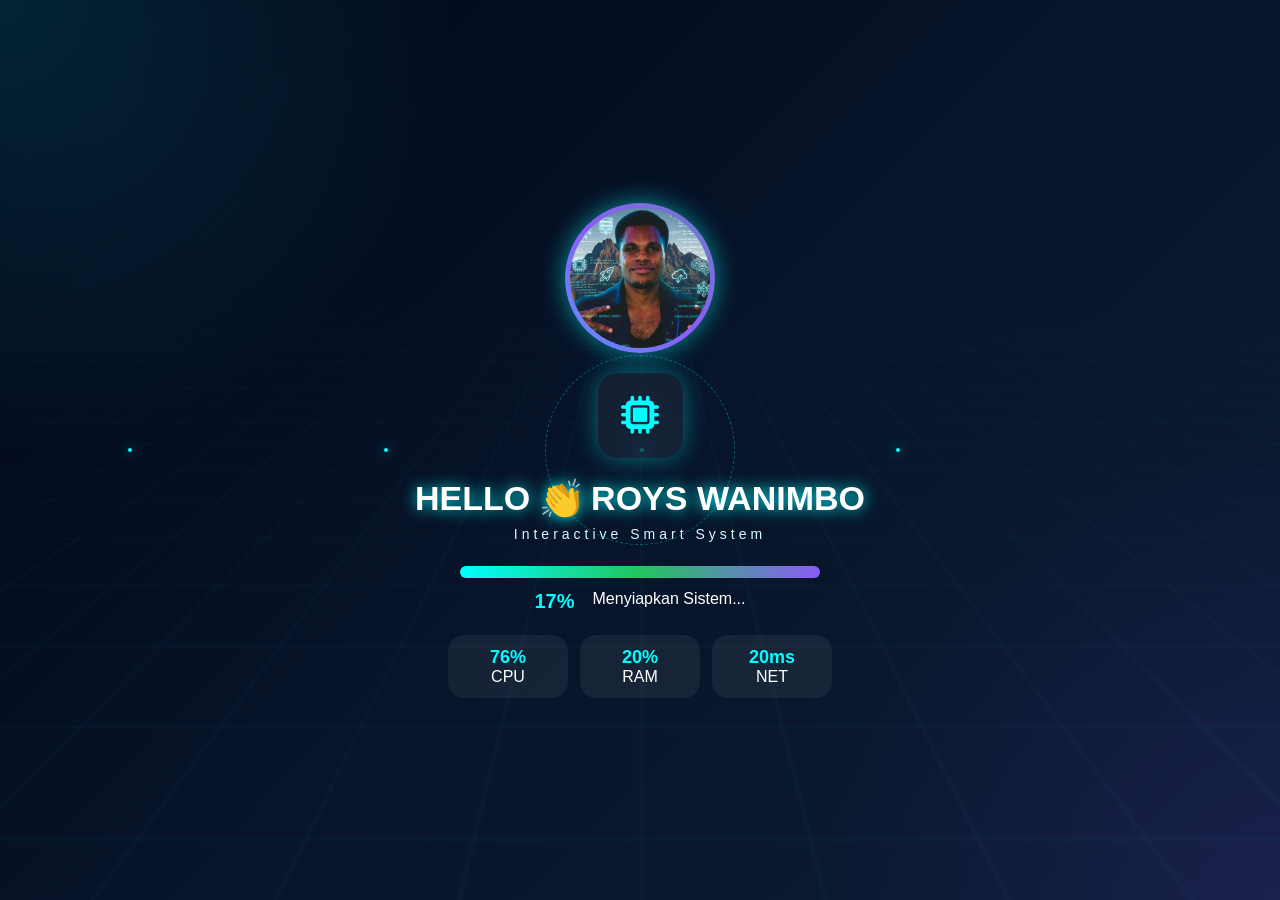
==== commit 7f62fde2: "file edit" ====
--- a/index.html
+++ b/index.html
@@ -3,7 +3,23 @@
 <head>
 <meta charset="UTF-8">
 <meta name="viewport" content="width=device-width, initial-scale=1.0">
-<title>Roys Loader Website</title>
+
+<title>Roys Wanimbo | Smart Loader System</title>
+
+<!-- Google Verification -->
+<meta name="google-site-verification" content="b3DIOTgV4Jn5BxZlN4tDuB2QtCaM4FMQyhHfQPiL6ns" />
+
+<!-- SEO -->
+<meta name="description" content="Website Roys Wanimbo - Smart system, blog, dan teknologi Papua">
+<meta name="keywords" content="Roys Wanimbo, Papua developer, web developer Papua, blog teknologi">
+<meta name="author" content="Roys Wanimbo">
+
+<!-- Open Graph -->
+<meta property="og:title" content="Roys Wanimbo Website">
+<meta property="og:description" content="Smart Loader System & Personal Website">
+<meta property="og:type" content="website">
+<meta property="og:url" content="https://royswanimbo-dev.github.io/royswanimbo.io/">
+<meta property="og:image" content="assets/images/roys/Profile-roys.png">
 
 <link rel="stylesheet" href="https://cdnjs.cloudflare.com/ajax/libs/font-awesome/6.5.0/css/all.min.css">
 
@@ -22,9 +38,7 @@
 background:#020617;
 }
 
-/* ======================
-   LOADER FULL SCREEN
-====================== */
+/* LOADER */
 #loader{
 position:fixed;
 inset:0;
@@ -33,16 +47,15 @@
 align-items:center;
 flex-direction:column;
 background:
-radial-gradient(circle at top left,#00eaff22 0%,transparent 30%),
-radial-gradient(circle at bottom right,#7c3aed22 0%,transparent 30%),
-linear-gradient(135deg,#020617,#071429,#0b1d34,#08111f);
+radial-gradient(circle at top left,#00eaff22,transparent 30%),
+radial-gradient(circle at bottom right,#7c3aed22,transparent 30%),
+linear-gradient(135deg,#020617,#071429,#0b1d34);
 color:#fff;
 z-index:99999;
-overflow:hidden;
 transition:1s ease;
 }
 
-/* grid */
+/* GRID */
 .grid{
 position:absolute;
 inset:0;
@@ -51,7 +64,6 @@
 linear-gradient(90deg,#00ffff10 1px,transparent 1px);
 background-size:40px 40px;
 transform:perspective(800px) rotateX(70deg) scale(1.8);
-transform-origin:bottom;
 animation:gridMove 10s linear infinite;
 opacity:.4;
 }
@@ -60,7 +72,7 @@
 100%{background-position:0 40px,40px 0;}
 }
 
-/* particles */
+/* PARTICLE */
 .particle{
 position:absolute;
 width:4px;
@@ -76,17 +88,17 @@
 100%{transform:translateY(-20vh);}
 }
 
-/* profile image */
+/* PROFILE */
 .profile-wrap{
-position:relative;
 width:150px;
 height:150px;
 border-radius:50%;
 padding:5px;
-background:linear-gradient(45deg,#00ffff,#8b5cf6,#22c55e,#00ffff);
+background:linear-gradient(45deg,#00ffff,#8b5cf6,#22c55e);
 background-size:300% 300%;
 animation:borderGlow 4s linear infinite;
 box-shadow:0 0 25px #00ffff88;
+position:relative;
 z-index:10;
 }
 
@@ -101,23 +113,21 @@
 height:100%;
 border-radius:50%;
 overflow:hidden;
-border:4px solid rgba(255,255,255,.08);
-background:#111827;
 }
 
 .profile img{
 width:100%;
 height:100%;
 object-fit:cover;
-animation:zoomPhoto 4s ease-in-out infinite;
-}
-
-@keyframes zoomPhoto{
+animation:zoom 4s ease-in-out infinite;
+}
+
+@keyframes zoom{
 0%,100%{transform:scale(1);}
 50%{transform:scale(1.08);}
 }
 
-/* orbit ring */
+/* ORBIT */
 .orbit{
 position:absolute;
 width:190px;
@@ -125,27 +135,13 @@
 border:1px dashed #00ffff55;
 border-radius:50%;
 animation:spin 8s linear infinite;
-z-index:2;
-}
-
-.orbit::before{
-content:"";
-position:absolute;
-top:-6px;
-left:50%;
-transform:translateX(-50%);
-width:12px;
-height:12px;
-border-radius:50%;
-background:#00ffff;
-box-shadow:0 0 12px #00ffff;
 }
 
 @keyframes spin{
 100%{transform:rotate(360deg);}
 }
 
-/* core icon */
+/* CORE BUTTON */
 .core{
 margin-top:20px;
 width:85px;
@@ -159,7 +155,6 @@
 box-shadow:0 0 25px #00ffff66;
 animation:pulse 2s infinite;
 cursor:pointer;
-z-index:10;
 }
 
 .core i{
@@ -172,25 +167,21 @@
 50%{transform:scale(1.08);}
 }
 
-/* text */
+/* TEXT */
 h1{
 margin-top:20px;
 font-size:34px;
-letter-spacing:2px;
 text-shadow:0 0 15px #00ffff;
-z-index:10;
 }
 
 .sub{
 margin-top:8px;
 font-size:14px;
 letter-spacing:4px;
-text-transform:uppercase;
 color:#d6faff;
-z-index:10;
-}
-
-/* progress */
+}
+
+/* PROGRESS */
 .progress-wrap{
 margin-top:24px;
 width:360px;
@@ -199,13 +190,11 @@
 background:#ffffff12;
 border-radius:40px;
 overflow:hidden;
-z-index:10;
 }
 
 .progress{
 height:100%;
 width:0%;
-border-radius:40px;
 background:linear-gradient(90deg,#00ffff,#22c55e,#8b5cf6);
 animation:load 6s linear forwards;
 }
@@ -214,32 +203,26 @@
 100%{width:100%;}
 }
 
+/* STATUS */
 .row{
 margin-top:12px;
 display:flex;
 gap:18px;
-z-index:10;
 }
 
 .percent{
 font-size:20px;
+color:#00ffff;
 font-weight:bold;
-color:#00ffff;
-}
-
-.status{
-font-size:14px;
-color:#e8f6ff;
-}
-
-/* cards */
+}
+
+/* STATS */
 .stats{
 margin-top:22px;
 display:flex;
 gap:12px;
 flex-wrap:wrap;
 justify-content:center;
-z-index:10;
 }
 
 .card{
@@ -254,32 +237,21 @@
 display:block;
 font-size:18px;
 color:#00ffff;
-margin-bottom:5px;
-}
-
-/* mobile */
-@media(max-width:768px){
-.profile-wrap{width:120px;height:120px;}
-.orbit{width:155px;height:155px;}
-h1{font-size:24px;}
-.progress-wrap{width:280px;}
-.row{flex-direction:column;gap:5px;}
 }
 </style>
 </head>
+
 <body>
 
 <div id="loader">
 
 <div class="grid"></div>
 
-<div class="particle" style="left:10%;animation-duration:8s;"></div>
-<div class="particle" style="left:22%;animation-duration:10s;"></div>
-<div class="particle" style="left:40%;animation-duration:7s;"></div>
-<div class="particle" style="left:60%;animation-duration:9s;"></div>
-<div class="particle" style="left:82%;animation-duration:6s;"></div>
-
-<!-- FOTO PROFIL -->
+<div class="particle" style="left:10%"></div>
+<div class="particle" style="left:30%"></div>
+<div class="particle" style="left:50%"></div>
+<div class="particle" style="left:70%"></div>
+
 <div class="orbit"></div>
 
 <div class="profile-wrap">
@@ -292,7 +264,7 @@
 <i class="fas fa-microchip"></i>
 </div>
 
-<h1>HELLO 👏  ROYS WANIMBO</h1>
+<h1>HELLO 👏 ROYS WANIMBO</h1>
 <div class="sub">Interactive Smart System</div>
 
 <div class="progress-wrap">
@@ -301,13 +273,13 @@
 
 <div class="row">
 <div class="percent" id="percent">0%</div>
-<div class="status" id="status">Menyiapkan Sistem...</div>
+<div id="status">Menyiapkan Sistem...</div>
 </div>
 
 <div class="stats">
 <div class="card"><b id="cpu">12%</b>CPU</div>
 <div class="card"><b id="ram">34%</b>RAM</div>
-<div class="card"><b id="net">21ms</b>NETWORK</div>
+<div class="card"><b id="net">21ms</b>NET</div>
 </div>
 
 </div>
@@ -316,70 +288,39 @@
 let p = 0;
 let done = false;
 
-const percent = document.getElementById("percent");
-const statusText = document.getElementById("status");
-const cpu = document.getElementById("cpu");
-const ram = document.getElementById("ram");
-const net = document.getElementById("net");
-
-const msgs = [
-"Menyiapkan Sistem...",
-"Menyambungkan Jaringan...",
-"Memuat Interface...",
-"Mengaktifkan Security...",
-"Mengoptimalkan Data...",
-"Hampir Selesai..."
-];
-
-function randomStats(){
-cpu.innerHTML = Math.floor(Math.random()*70+10)+"%";
-ram.innerHTML = Math.floor(Math.random()*60+20)+"%";
-net.innerHTML = Math.floor(Math.random()*40+10)+"ms";
+function updateStats(){
+document.getElementById("cpu").innerText = Math.floor(Math.random()*70+10)+"%";
+document.getElementById("ram").innerText = Math.floor(Math.random()*60+20)+"%";
+document.getElementById("net").innerText = Math.floor(Math.random()*40+10)+"ms";
 }
 
 function loop(){
-let timer = setInterval(()=>{
+let t = setInterval(()=>{
 p++;
-percent.innerHTML = p + "%";
-randomStats();
-
-if(p<20) statusText.innerHTML = msgs[0];
-else if(p<40) statusText.innerHTML = msgs[1];
-else if(p<60) statusText.innerHTML = msgs[2];
-else if(p<80) statusText.innerHTML = msgs[3];
-else if(p<95) statusText.innerHTML = msgs[4];
-else statusText.innerHTML = msgs[5];
+document.getElementById("percent").innerText = p+"%";
+updateStats();
 
 if(p>=100){
-clearInterval(timer);
-finish();
-}
-},60);
-}
-
-function boostLoad(){
-if(p<85){
-p += 10;
-statusText.innerHTML = "Boost Mode Activated ⚡";
-}
-}
-
-function finish(){
-if(done) return;
-done = true;
-
+clearInterval(t);
 setTimeout(()=>{
 document.getElementById("loader").style.opacity="0";
-
 setTimeout(()=>{
 window.location.href="index1.html";
 },1000);
-
-},700);
+},500);
+}
+},60);
+}
+
+function boostLoad(){
+if(p<90){
+p+=10;
+document.getElementById("status").innerText="BOOST MODE ⚡";
+}
 }
 
 loop();
 </script>
 
 </body>
-</html>+</html>
